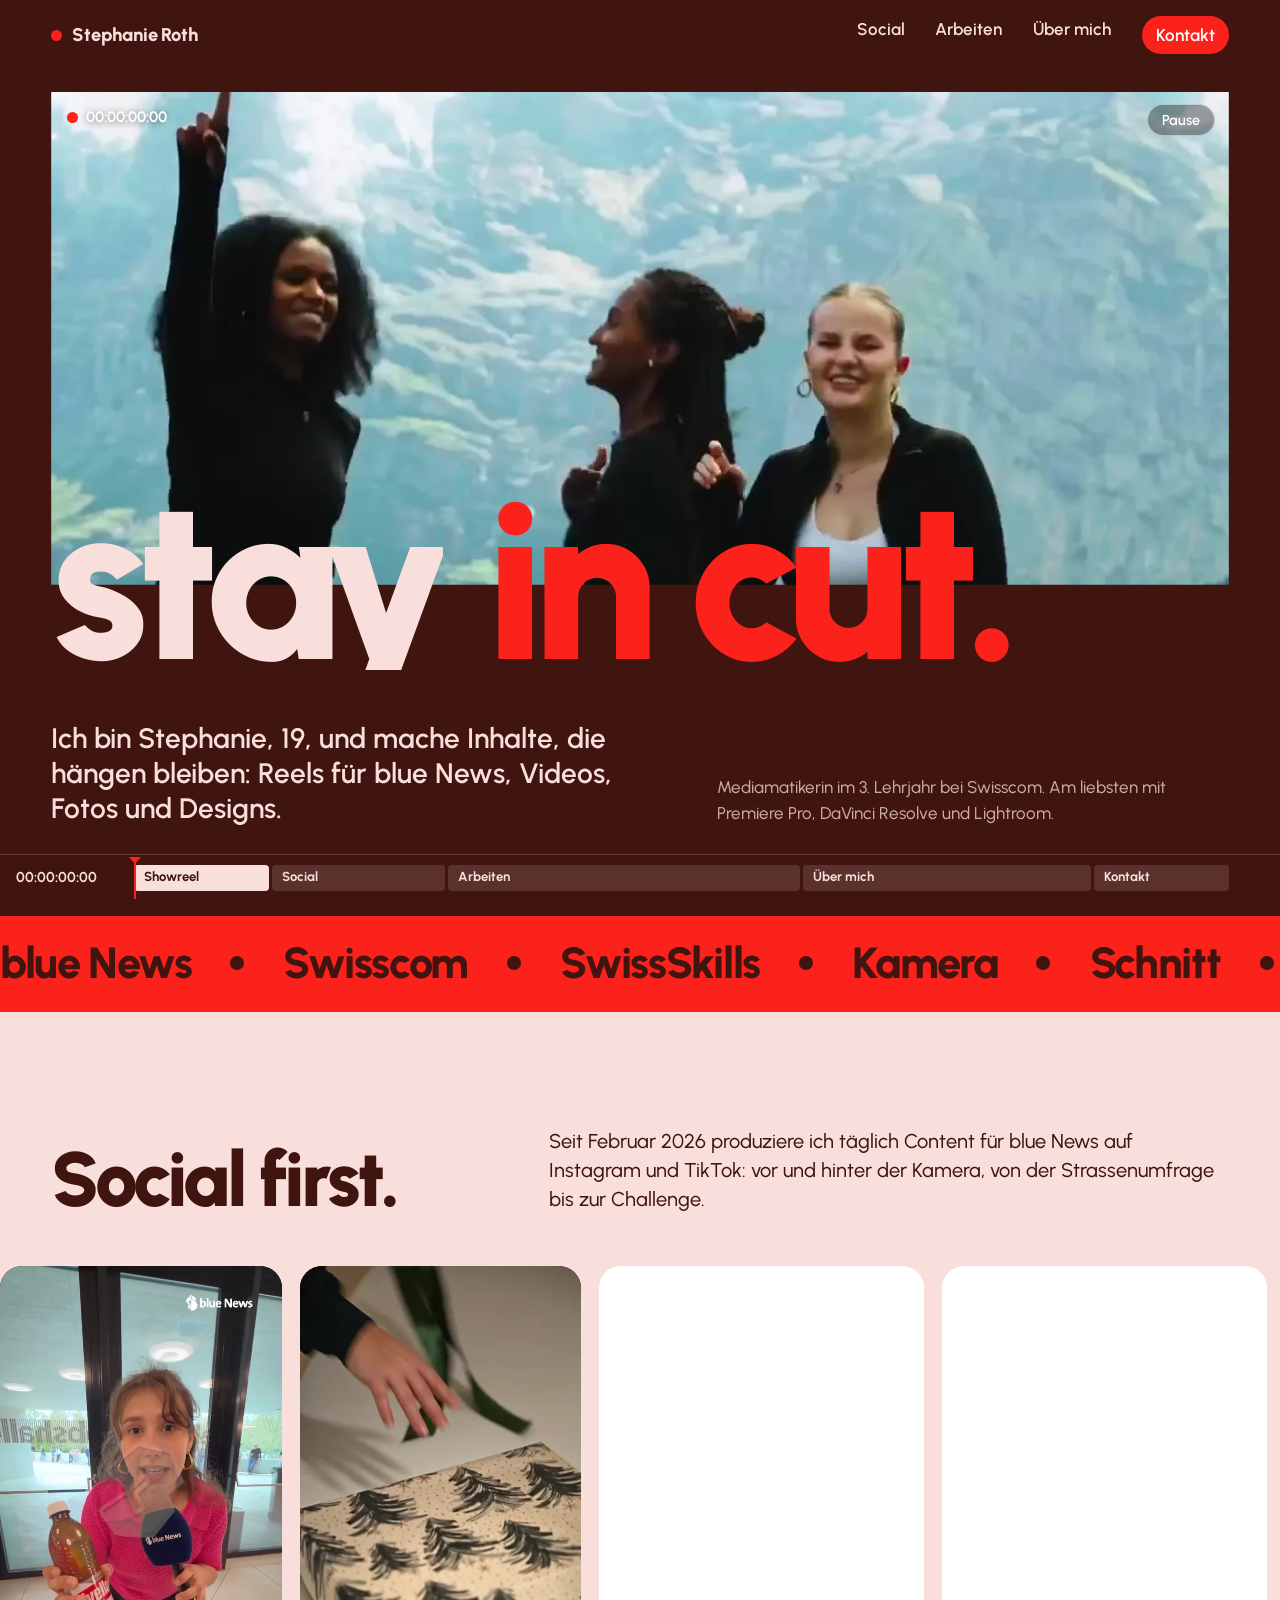
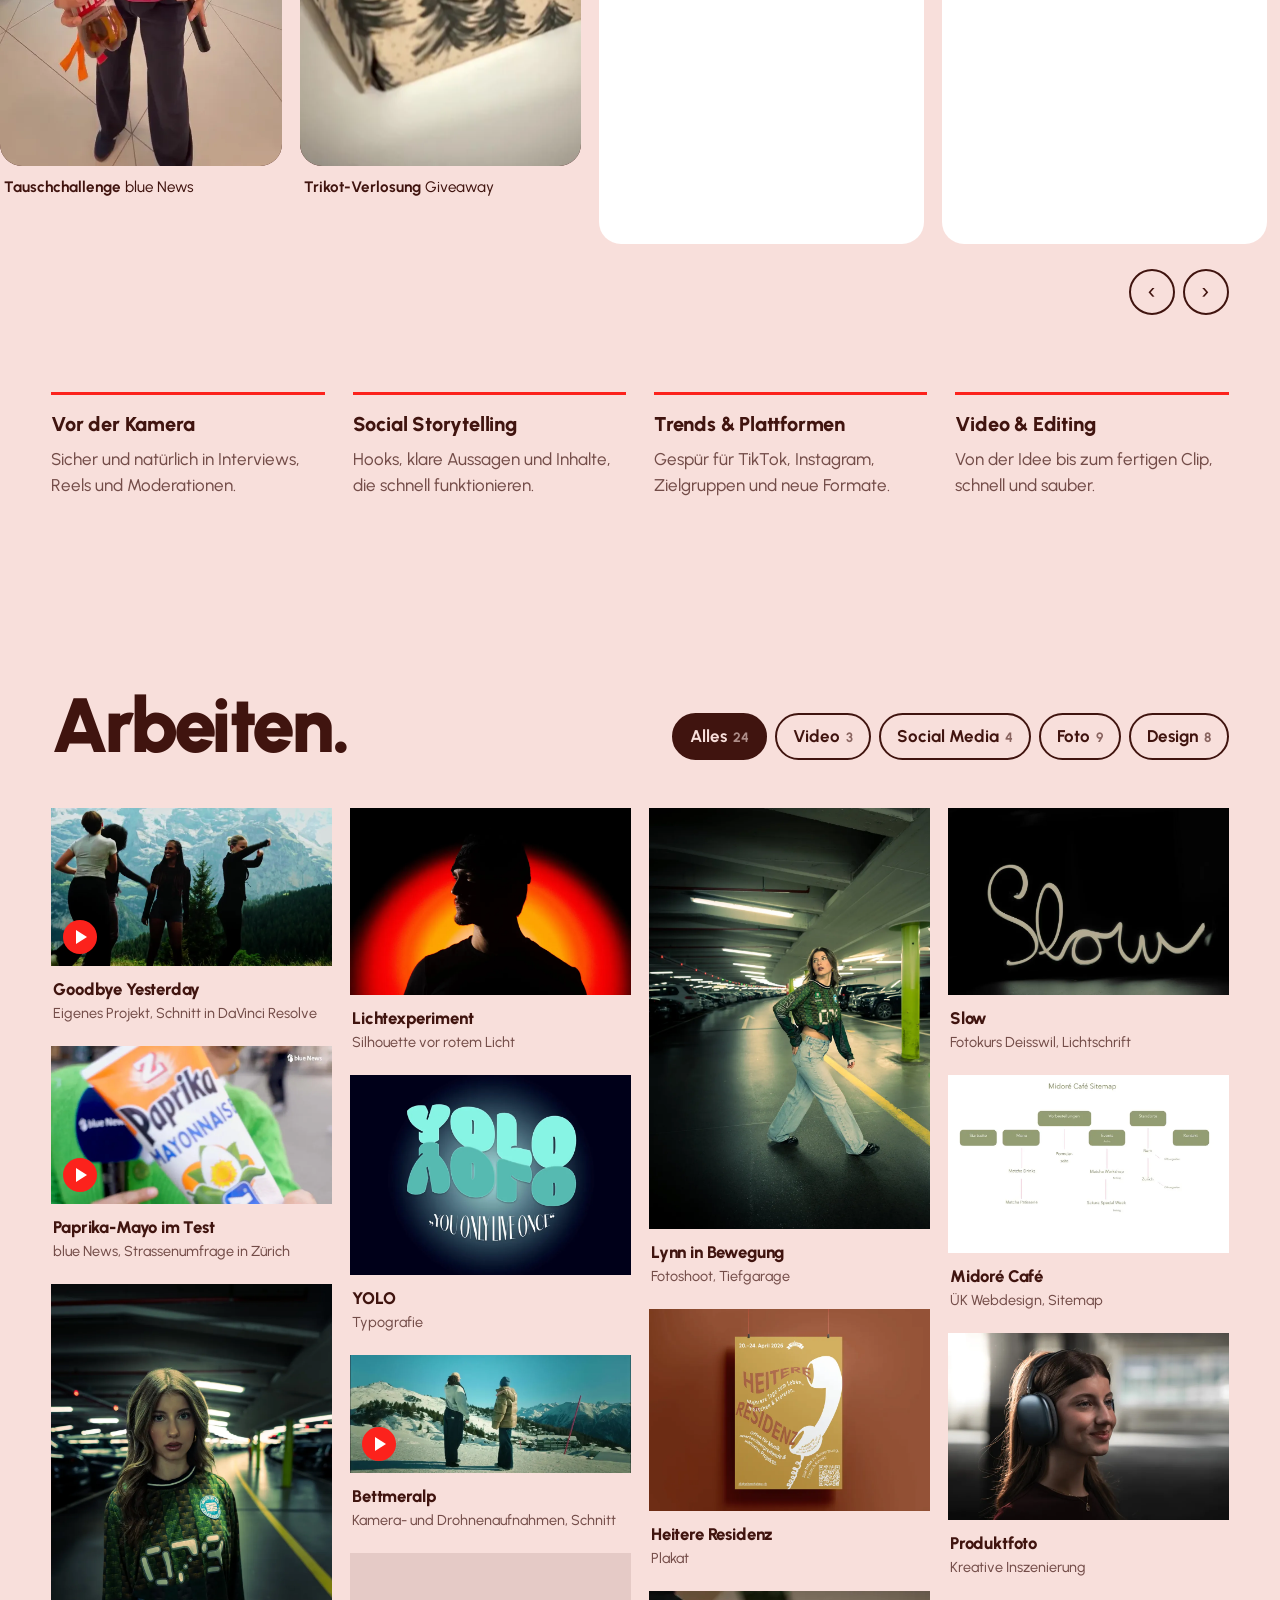
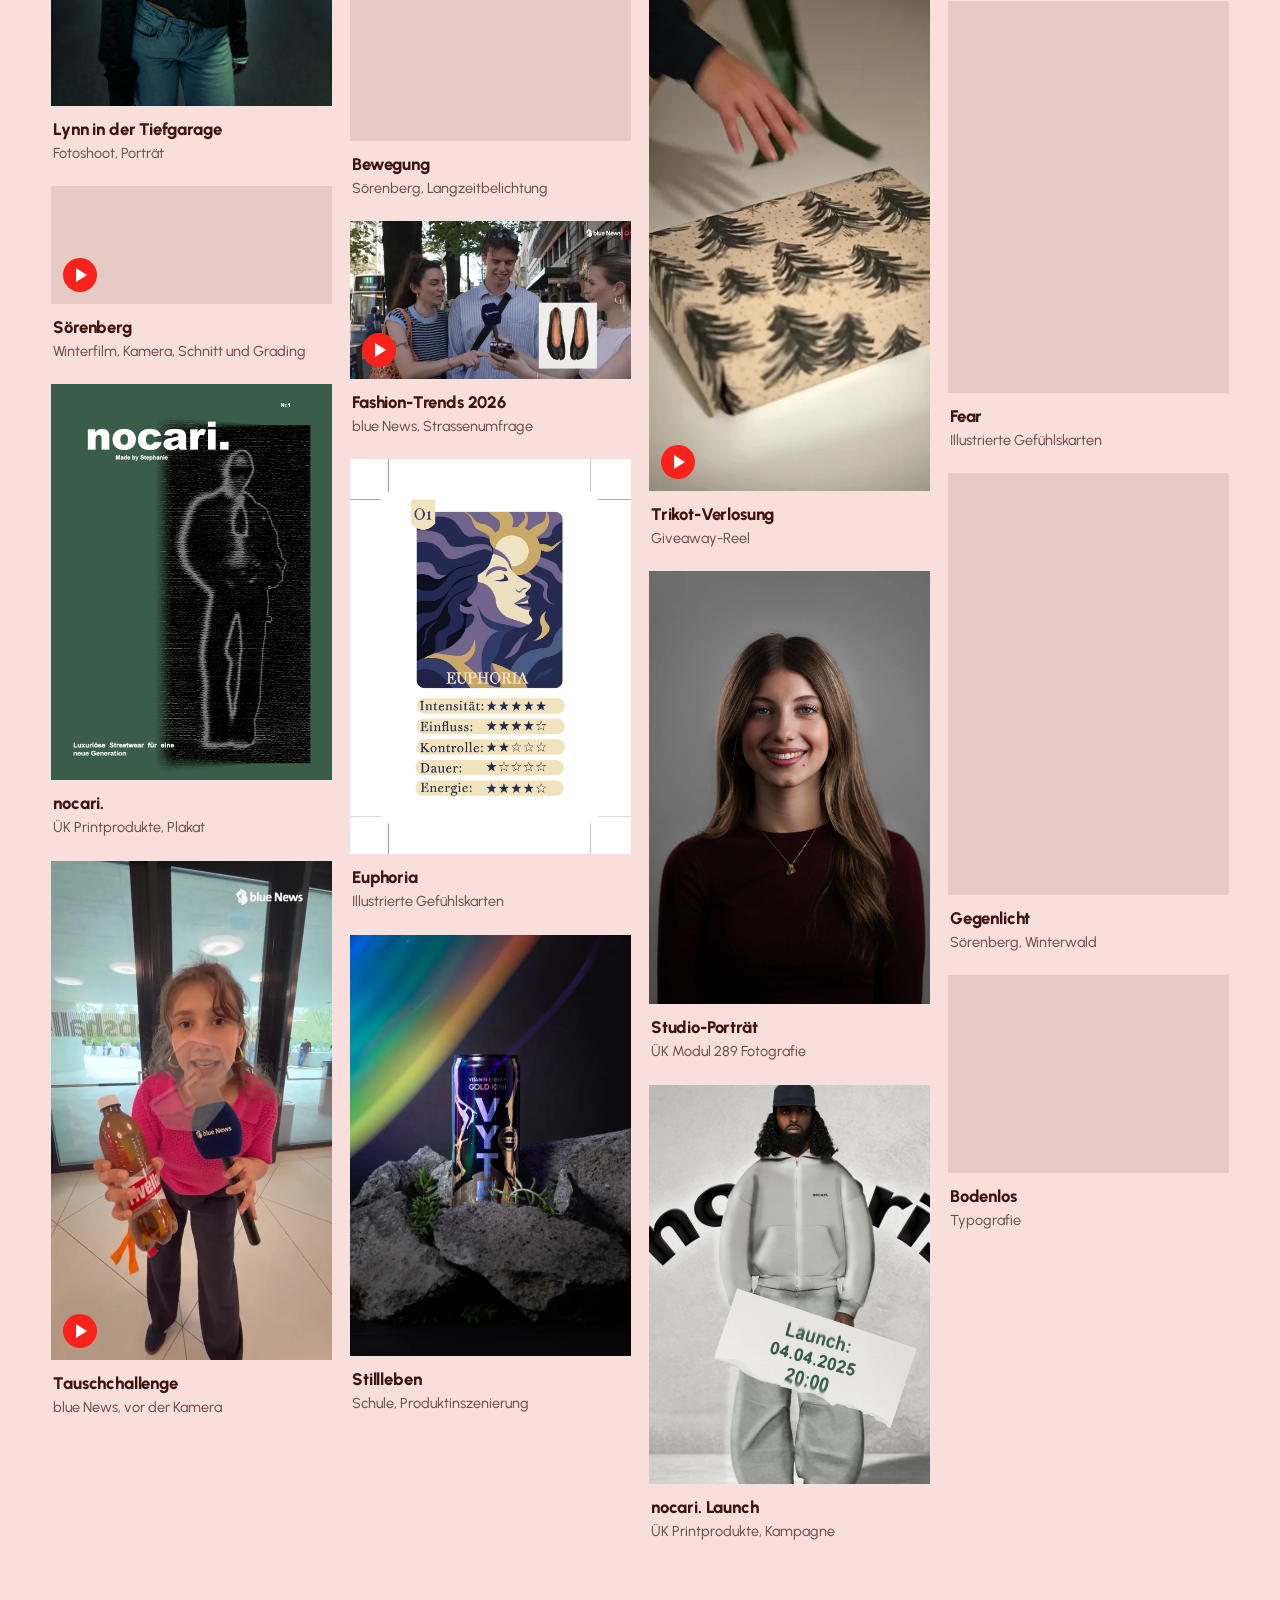
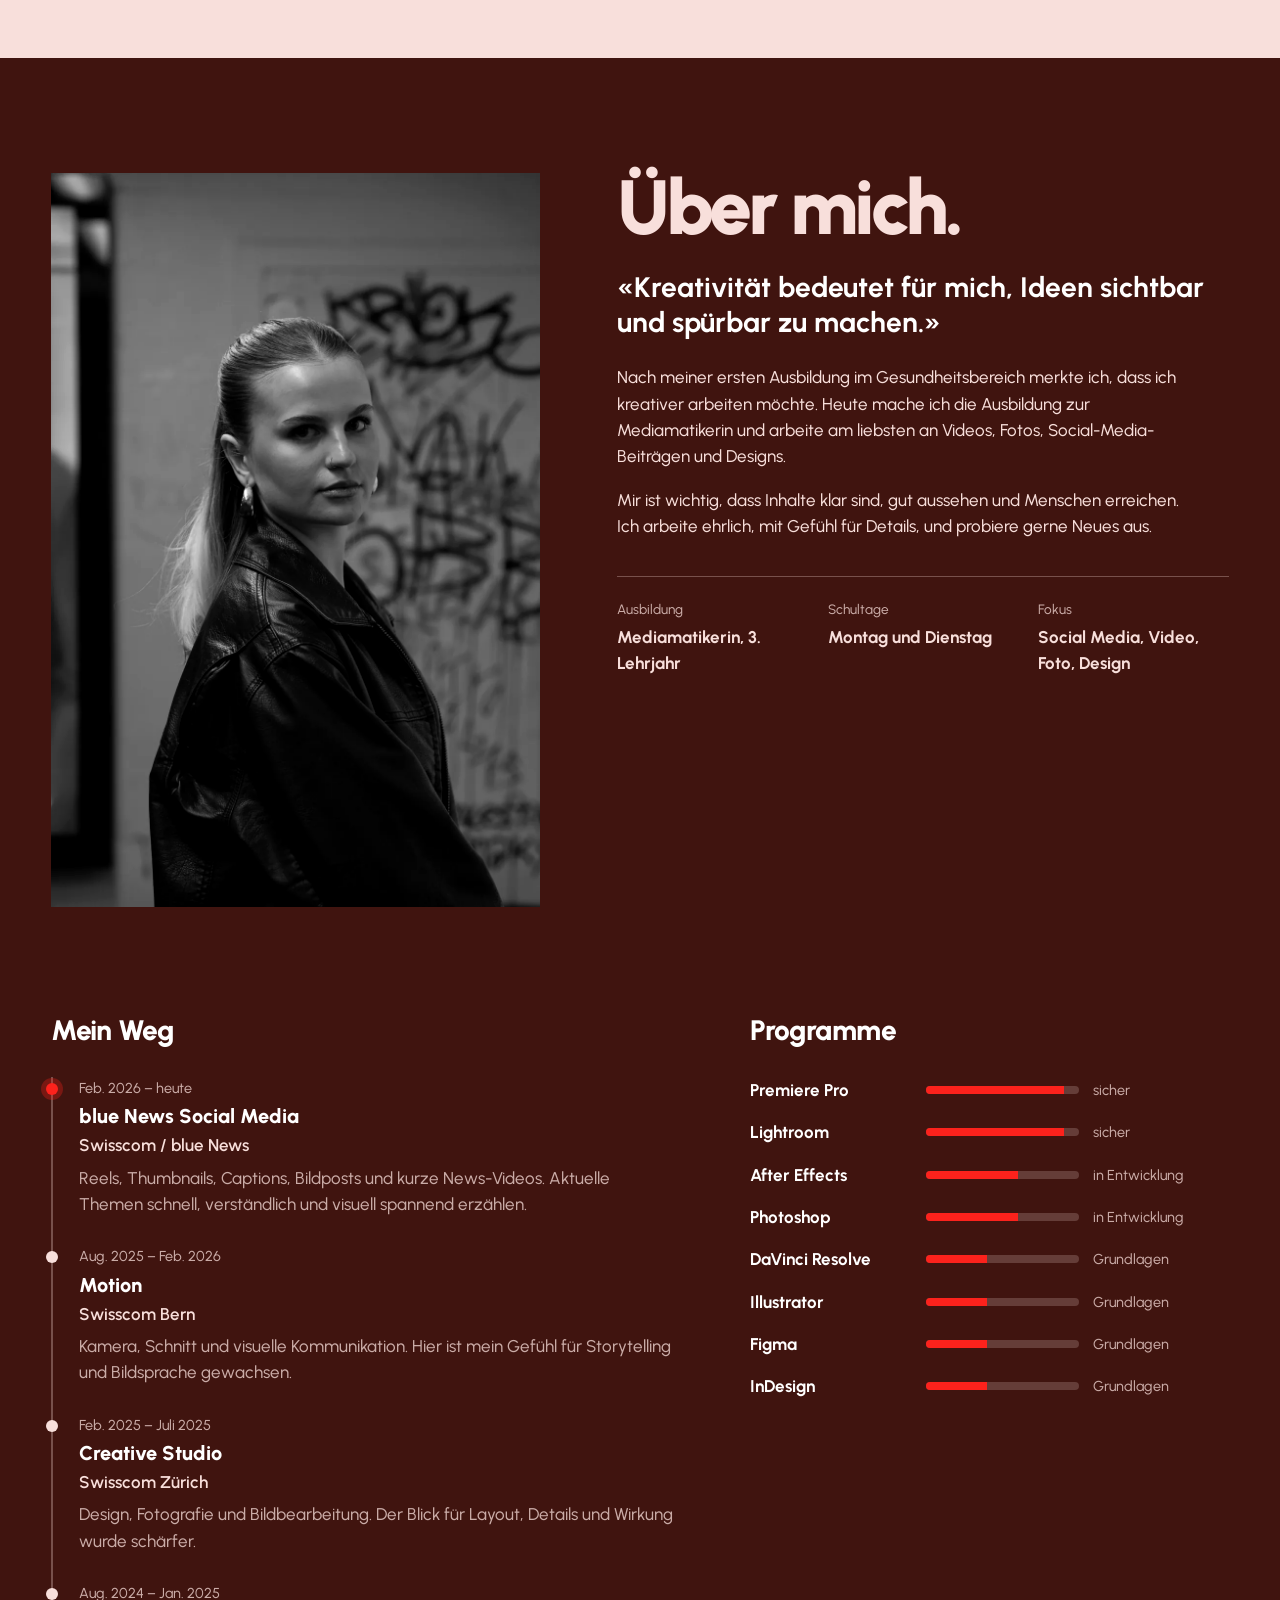
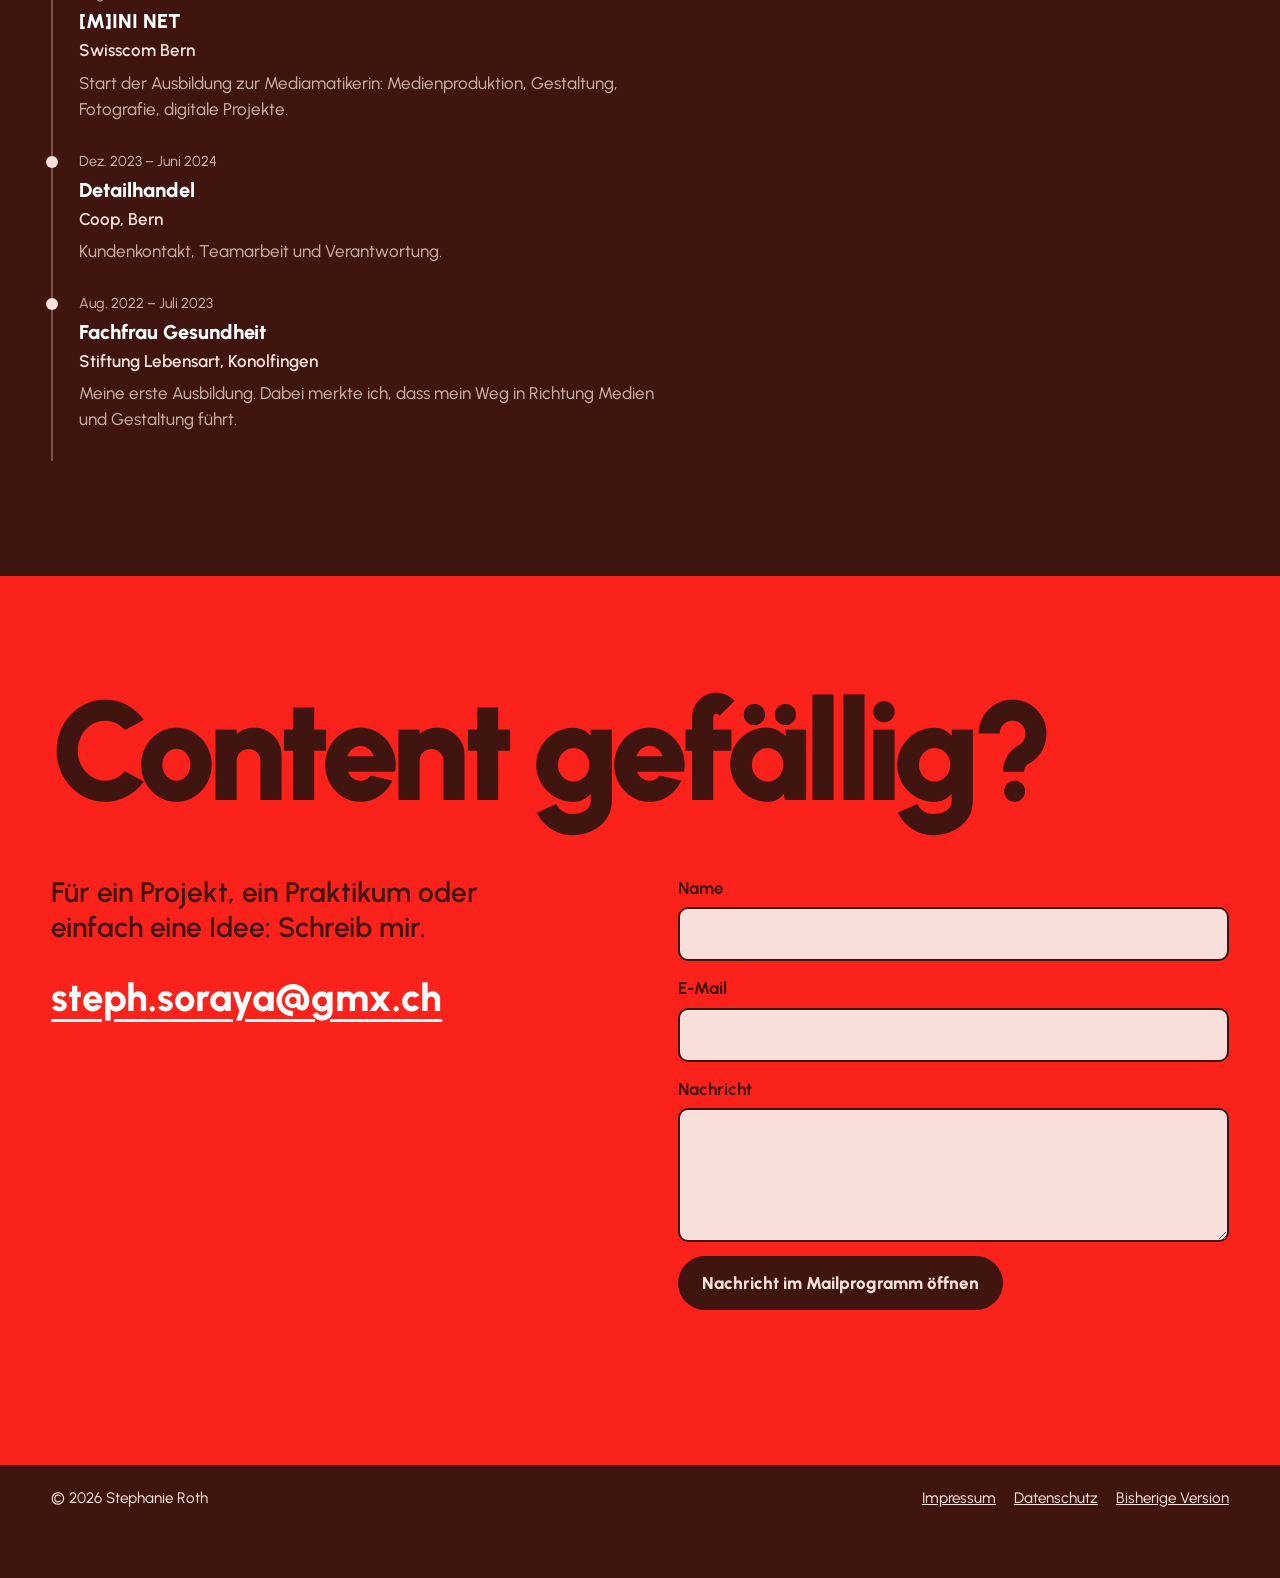
==== neu/index.html @ 3352e047 "Neue Version als Vorschau unter /neu/ Co-Authored-By: Claude Opus 5.5 <noreply@anthropic.com> Claude" ====
<!DOCTYPE html>
<html lang="de-CH">
<head>
<meta charset="utf-8">
<meta name="viewport" content="width=device-width, initial-scale=1">
<title>Stephanie Roth – Social Media, Video, Foto & Design</title>
<meta name="description" content="Stephanie Roth, Mediamatikerin in Ausbildung bei Swisscom und blue News: Social Media, Video, Fotografie und Design.">
<meta name="theme-color" content="#40140f">
<link rel="icon" href="../assets/img/favicon.svg" type="image/svg+xml">
<link rel="preload" href="../assets/fonts/Urbanist-var.woff" as="font" type="font/woff" crossorigin>
<link rel="stylesheet" href="neu.css">
</head>
<body>
<a class="skip" href="#arbeiten">Direkt zu den Arbeiten</a>

<header class="top">
  <a class="brand" href="#reel" aria-label="Stephanie Roth, zum Anfang"><span class="rec" aria-hidden="true"></span>Stephanie Roth</a>
  <nav class="top-nav" aria-label="Hauptnavigation">
    <a href="#social">Social</a><a href="#arbeiten">Arbeiten</a><a href="#ueber-mich">Über mich</a><a class="top-cta" href="#kontakt">Kontakt</a>
  </nav>
</header>

<main>
<section id="reel" class="hero" aria-label="Showreel">
  <div class="hero-frame">
    <video class="hero-video" autoplay muted loop playsinline poster="../assets/img/showreel-poster.webp" aria-label="Showreel mit Ausschnitten aus Stephanies Videos">
      <source src="../assets/video/showreel.mp4" type="video/mp4">
    </video>
    <span class="hero-tc" aria-hidden="true"><span class="rec"></span><span id="hero-tc">00:00:00:00</span></span>
    <button class="hero-pause" type="button" aria-pressed="false">Pause</button>
  </div>
  <h1 class="hero-title"><span class="ht-line">stay</span> <span class="ht-line">in cut.</span></h1>
  <div class="hero-intro">
    <p class="hero-lead">Ich bin Stephanie, 19, und mache Inhalte, die hängen bleiben: Reels für blue News, Videos, Fotos und Designs.</p>
    <p class="hero-sub">Mediamatikerin im 3. Lehrjahr bei Swisscom. Am liebsten mit Premiere Pro, DaVinci Resolve und Lightroom.</p>
  </div>
</section>

<div class="ticker" aria-hidden="true"><div class="ticker-track">
  <span>blue News</span><span>Swisscom</span><span>SwissSkills</span><span>Kamera</span><span>Schnitt</span><span>Reels</span><span>Video</span><span>Fotografie</span><span>Design</span>
  <span>blue News</span><span>Swisscom</span><span>SwissSkills</span><span>Kamera</span><span>Schnitt</span><span>Reels</span><span>Video</span><span>Fotografie</span><span>Design</span>
</div></div>

<section id="social" class="social" aria-labelledby="social-h">
  <div class="sec-head">
    <h2 id="social-h" class="sec-title">Social first.</h2>
    <p class="sec-lead">Seit Februar 2026 produziere ich täglich Content für blue News auf Instagram und TikTok: vor und hinter der Kamera, von der Strassenumfrage bis zur Challenge.</p>
  </div>
  <div class="reels-wrap">
    <ul class="reels" tabindex="0" aria-label="Reels, seitlich scrollbar"><li class="reel"><button class="reel-open" type="button" data-kind="video" data-src="../assets/video/tauschchallenge.mp4" data-poster="../assets/img/video-tauschchallenge-poster.webp" data-title="Tauschchallenge" data-ctx="blue News" aria-label="Tauschchallenge abspielen"><img src="../assets/img/video-tauschchallenge-poster-1000.webp" width="1000" height="1778" alt="Tauschchallenge: blue News" loading="lazy"><video muted loop playsinline preload="none" data-src="../assets/video/tauschchallenge.mp4" aria-hidden="true"></video></button><p class="reel-cap"><strong>Tauschchallenge</strong> blue News</p></li><li class="reel"><button class="reel-open" type="button" data-kind="video" data-src="../assets/video/trikot-verlosung.mp4" data-poster="../assets/img/video-trikot-verlosung-poster.webp" data-title="Trikot-Verlosung" data-ctx="Giveaway" aria-label="Trikot-Verlosung abspielen"><img src="../assets/img/video-trikot-verlosung-poster-1000.webp" width="1000" height="1778" alt="Trikot-Verlosung: Giveaway" loading="lazy"><video muted loop playsinline preload="none" data-src="../assets/video/trikot-verlosung.mp4" aria-hidden="true"></video></button><p class="reel-cap"><strong>Trikot-Verlosung</strong> Giveaway</p></li><li class="reel reel--tt"><iframe src="https://www.tiktok.com/embed/v2/7646430064350907670" title="TikTok-Video von blue News" loading="lazy" allow="encrypted-media; fullscreen" allowfullscreen></iframe></li><li class="reel reel--tt"><iframe src="https://www.tiktok.com/embed/v2/7629666635774807318" title="TikTok-Video von blue News" loading="lazy" allow="encrypted-media; fullscreen" allowfullscreen></iframe></li><li class="reel reel--tt"><iframe src="https://www.tiktok.com/embed/v2/7621860293647420694" title="TikTok-Video von blue News" loading="lazy" allow="encrypted-media; fullscreen" allowfullscreen></iframe></li><li class="reel reel--tt"><iframe src="https://www.tiktok.com/embed/v2/7602118811889749270" title="TikTok-Video von blue News" loading="lazy" allow="encrypted-media; fullscreen" allowfullscreen></iframe></li><li class="reel reel--tt"><iframe src="https://www.tiktok.com/embed/v2/7623432811201973507" title="TikTok-Video von blue News" loading="lazy" allow="encrypted-media; fullscreen" allowfullscreen></iframe></li><li class="reel reel--tt"><iframe src="https://www.tiktok.com/embed/v2/7626313377173769494" title="TikTok-Video von blue News" loading="lazy" allow="encrypted-media; fullscreen" allowfullscreen></iframe></li></ul>
    <div class="reels-nav"><button type="button" class="rn" data-dir="-1" aria-label="Zurück">‹</button><button type="button" class="rn" data-dir="1" aria-label="Weiter">›</button></div>
  </div>
  <ul class="strengths">
    <li><h3>Vor der Kamera</h3><p>Sicher und natürlich in Interviews, Reels und Moderationen.</p></li>
    <li><h3>Social Storytelling</h3><p>Hooks, klare Aussagen und Inhalte, die schnell funktionieren.</p></li>
    <li><h3>Trends & Plattformen</h3><p>Gespür für TikTok, Instagram, Zielgruppen und neue Formate.</p></li>
    <li><h3>Video & Editing</h3><p>Von der Idee bis zum fertigen Clip, schnell und sauber.</p></li>
  </ul>
</section>

<section id="arbeiten" class="work" aria-labelledby="work-h">
  <div class="sec-head">
    <h2 id="work-h" class="sec-title">Arbeiten.</h2>
    <div class="filters" role="group" aria-label="Arbeiten filtern"><button type="button" class="f-chip" data-filter="alle" aria-pressed="true">Alles<span class="f-n">24</span></button><button type="button" class="f-chip" data-filter="video" aria-pressed="false">Video<span class="f-n">3</span></button><button type="button" class="f-chip" data-filter="social" aria-pressed="false">Social Media<span class="f-n">4</span></button><button type="button" class="f-chip" data-filter="foto" aria-pressed="false">Foto<span class="f-n">9</span></button><button type="button" class="f-chip" data-filter="design" aria-pressed="false">Design<span class="f-n">8</span></button></div>
  </div>
  <ul class="w-grid">
<li class="w-item" data-cat="video" style="--ar:1920/1080"><button class="w-open" type="button" data-kind="video" data-src="../assets/video/goodbye-yesterday.mp4" data-poster="../assets/img/video-goodbye-yesterday-poster.webp" data-title="Goodbye Yesterday" data-ctx="Eigenes Projekt, Schnitt in DaVinci Resolve" aria-label="Goodbye Yesterday gross ansehen"><span class="w-media"><img src="../assets/img/video-goodbye-yesterday-poster-1000.webp" srcset="../assets/img/video-goodbye-yesterday-poster-1000.webp 1000w, ../assets/img/video-goodbye-yesterday-poster.webp 1920w" sizes="(max-width: 700px) 50vw, 25vw" width="1920" height="1080" alt="Goodbye Yesterday: Eigenes Projekt, Schnitt in DaVinci Resolve" loading="lazy" decoding="async"><video muted loop playsinline preload="none" data-src="../assets/video/goodbye-yesterday.mp4" aria-hidden="true"></video><span class="w-play" aria-hidden="true"></span></span><span class="w-cap"><span class="w-title">Goodbye Yesterday</span><span class="w-ctx">Eigenes Projekt, Schnitt in DaVinci Resolve</span></span></button></li>
<li class="w-item" data-cat="social" style="--ar:1920/1080"><button class="w-open" type="button" data-kind="video" data-src="../assets/video/bluenews-1.mp4" data-poster="../assets/img/video-bluenews-1-thumb.webp" data-title="Paprika-Mayo im Test" data-ctx="blue News, Strassenumfrage in Zürich" aria-label="Paprika-Mayo im Test gross ansehen"><span class="w-media"><img src="../assets/img/video-bluenews-1-thumb-1000.webp" srcset="../assets/img/video-bluenews-1-thumb-1000.webp 1000w, ../assets/img/video-bluenews-1-thumb.webp 1920w" sizes="(max-width: 700px) 50vw, 25vw" width="1920" height="1080" alt="Paprika-Mayo im Test: blue News, Strassenumfrage in Zürich" loading="lazy" decoding="async"><video muted loop playsinline preload="none" data-src="../assets/video/bluenews-1.mp4" aria-hidden="true"></video><span class="w-play" aria-hidden="true"></span></span><span class="w-cap"><span class="w-title">Paprika-Mayo im Test</span><span class="w-ctx">blue News, Strassenumfrage in Zürich</span></span></button></li>
<li class="w-item" data-cat="foto" style="--ar:2000/3000"><button class="w-open" type="button" data-kind="img" data-src="../assets/img/photoshoot-16-12-24.webp" data-title="Lynn in der Tiefgarage" data-ctx="Fotoshoot, Porträt" aria-label="Lynn in der Tiefgarage gross ansehen"><span class="w-media"><img src="../assets/img/photoshoot-16-12-24-1000.webp" srcset="../assets/img/photoshoot-16-12-24-1000.webp 1000w, ../assets/img/photoshoot-16-12-24.webp 2000w" sizes="(max-width: 700px) 50vw, 25vw" width="2000" height="3000" alt="Lynn in der Tiefgarage: Fotoshoot, Porträt" loading="lazy" decoding="async"></span><span class="w-cap"><span class="w-title">Lynn in der Tiefgarage</span><span class="w-ctx">Fotoshoot, Porträt</span></span></button></li>
<li class="w-item" data-cat="video" style="--ar:2000/837"><button class="w-open" type="button" data-kind="video" data-src="../assets/video/soerenberg.mp4" data-poster="../assets/img/video-soerenberg-thumb.webp" data-title="Sörenberg" data-ctx="Winterfilm, Kamera, Schnitt und Grading" aria-label="Sörenberg gross ansehen"><span class="w-media"><img src="../assets/img/video-soerenberg-thumb-1000.webp" srcset="../assets/img/video-soerenberg-thumb-1000.webp 1000w, ../assets/img/video-soerenberg-thumb.webp 2000w" sizes="(max-width: 700px) 50vw, 25vw" width="2000" height="837" alt="Sörenberg: Winterfilm, Kamera, Schnitt und Grading" loading="lazy" decoding="async"><video muted loop playsinline preload="none" data-src="../assets/video/soerenberg.mp4" aria-hidden="true"></video><span class="w-play" aria-hidden="true"></span></span><span class="w-cap"><span class="w-title">Sörenberg</span><span class="w-ctx">Winterfilm, Kamera, Schnitt und Grading</span></span></button></li>
<li class="w-item" data-cat="design" style="--ar:1242/1752"><button class="w-open" type="button" data-kind="img" data-src="../assets/img/screen-2026-06-19-09-17-55.webp" data-title="nocari." data-ctx="ÜK Printprodukte, Plakat" aria-label="nocari. gross ansehen"><span class="w-media"><img src="../assets/img/screen-2026-06-19-09-17-55-1000.webp" srcset="../assets/img/screen-2026-06-19-09-17-55-1000.webp 1000w, ../assets/img/screen-2026-06-19-09-17-55.webp 1242w" sizes="(max-width: 700px) 50vw, 25vw" width="1242" height="1752" alt="nocari.: ÜK Printprodukte, Plakat" loading="lazy" decoding="async"></span><span class="w-cap"><span class="w-title">nocari.</span><span class="w-ctx">ÜK Printprodukte, Plakat</span></span></button></li>
<li class="w-item" data-cat="social" style="--ar:1080/1920"><button class="w-open" type="button" data-kind="video" data-src="../assets/video/tauschchallenge.mp4" data-poster="../assets/img/video-tauschchallenge-poster.webp" data-title="Tauschchallenge" data-ctx="blue News, vor der Kamera" aria-label="Tauschchallenge gross ansehen"><span class="w-media"><img src="../assets/img/video-tauschchallenge-poster-1000.webp" srcset="../assets/img/video-tauschchallenge-poster-1000.webp 1000w, ../assets/img/video-tauschchallenge-poster.webp 1080w" sizes="(max-width: 700px) 50vw, 25vw" width="1080" height="1920" alt="Tauschchallenge: blue News, vor der Kamera" loading="lazy" decoding="async"><video muted loop playsinline preload="none" data-src="../assets/video/tauschchallenge.mp4" aria-hidden="true"></video><span class="w-play" aria-hidden="true"></span></span><span class="w-cap"><span class="w-title">Tauschchallenge</span><span class="w-ctx">blue News, vor der Kamera</span></span></button></li>
<li class="w-item" data-cat="foto" style="--ar:2000/1334"><button class="w-open" type="button" data-kind="img" data-src="../assets/img/jan-1.webp" data-title="Lichtexperiment" data-ctx="Silhouette vor rotem Licht" aria-label="Lichtexperiment gross ansehen"><span class="w-media"><img src="../assets/img/jan-1-1000.webp" srcset="../assets/img/jan-1-1000.webp 1000w, ../assets/img/jan-1.webp 2000w" sizes="(max-width: 700px) 50vw, 25vw" width="2000" height="1334" alt="Lichtexperiment: Silhouette vor rotem Licht" loading="lazy" decoding="async"></span><span class="w-cap"><span class="w-title">Lichtexperiment</span><span class="w-ctx">Silhouette vor rotem Licht</span></span></button></li>
<li class="w-item" data-cat="design" style="--ar:2000/1420"><button class="w-open" type="button" data-kind="img" data-src="../assets/img/screen-2026-06-19-09-12-13.webp" data-title="YOLO" data-ctx="Typografie" aria-label="YOLO gross ansehen"><span class="w-media"><img src="../assets/img/screen-2026-06-19-09-12-13-1000.webp" srcset="../assets/img/screen-2026-06-19-09-12-13-1000.webp 1000w, ../assets/img/screen-2026-06-19-09-12-13.webp 2000w" sizes="(max-width: 700px) 50vw, 25vw" width="2000" height="1420" alt="YOLO: Typografie" loading="lazy" decoding="async"></span><span class="w-cap"><span class="w-title">YOLO</span><span class="w-ctx">Typografie</span></span></button></li>
<li class="w-item" data-cat="video" style="--ar:2000/838"><button class="w-open" type="button" data-kind="video" data-src="../assets/video/bettmeralp.mp4" data-poster="../assets/img/video-bettmeralp-thumb.webp" data-title="Bettmeralp" data-ctx="Kamera- und Drohnenaufnahmen, Schnitt" aria-label="Bettmeralp gross ansehen"><span class="w-media"><img src="../assets/img/video-bettmeralp-thumb-1000.webp" srcset="../assets/img/video-bettmeralp-thumb-1000.webp 1000w, ../assets/img/video-bettmeralp-thumb.webp 2000w" sizes="(max-width: 700px) 50vw, 25vw" width="2000" height="838" alt="Bettmeralp: Kamera- und Drohnenaufnahmen, Schnitt" loading="lazy" decoding="async"><video muted loop playsinline preload="none" data-src="../assets/video/bettmeralp.mp4" aria-hidden="true"></video><span class="w-play" aria-hidden="true"></span></span><span class="w-cap"><span class="w-title">Bettmeralp</span><span class="w-ctx">Kamera- und Drohnenaufnahmen, Schnitt</span></span></button></li>
<li class="w-item" data-cat="foto" style="--ar:2000/1334"><button class="w-open" type="button" data-kind="img" data-src="../assets/img/photoshoot-07-02-10.webp" data-title="Bewegung" data-ctx="Sörenberg, Langzeitbelichtung" aria-label="Bewegung gross ansehen"><span class="w-media"><img src="../assets/img/photoshoot-07-02-10-1000.webp" srcset="../assets/img/photoshoot-07-02-10-1000.webp 1000w, ../assets/img/photoshoot-07-02-10.webp 2000w" sizes="(max-width: 700px) 50vw, 25vw" width="2000" height="1334" alt="Bewegung: Sörenberg, Langzeitbelichtung" loading="lazy" decoding="async"></span><span class="w-cap"><span class="w-title">Bewegung</span><span class="w-ctx">Sörenberg, Langzeitbelichtung</span></span></button></li>
<li class="w-item" data-cat="social" style="--ar:1920/1080"><button class="w-open" type="button" data-kind="video" data-src="../assets/video/bluenews-2.mp4" data-poster="../assets/img/video-bluenews-2-thumb.webp" data-title="Fashion-Trends 2026" data-ctx="blue News, Strassenumfrage" aria-label="Fashion-Trends 2026 gross ansehen"><span class="w-media"><img src="../assets/img/video-bluenews-2-thumb-1000.webp" srcset="../assets/img/video-bluenews-2-thumb-1000.webp 1000w, ../assets/img/video-bluenews-2-thumb.webp 1920w" sizes="(max-width: 700px) 50vw, 25vw" width="1920" height="1080" alt="Fashion-Trends 2026: blue News, Strassenumfrage" loading="lazy" decoding="async"><video muted loop playsinline preload="none" data-src="../assets/video/bluenews-2.mp4" aria-hidden="true"></video><span class="w-play" aria-hidden="true"></span></span><span class="w-cap"><span class="w-title">Fashion-Trends 2026</span><span class="w-ctx">blue News, Strassenumfrage</span></span></button></li>
<li class="w-item" data-cat="design" style="--ar:1258/1768"><button class="w-open" type="button" data-kind="img" data-src="../assets/img/screen-2026-06-19-09-14-17.webp" data-title="Euphoria" data-ctx="Illustrierte Gefühlskarten" aria-label="Euphoria gross ansehen"><span class="w-media"><img src="../assets/img/screen-2026-06-19-09-14-17-1000.webp" srcset="../assets/img/screen-2026-06-19-09-14-17-1000.webp 1000w, ../assets/img/screen-2026-06-19-09-14-17.webp 1258w" sizes="(max-width: 700px) 50vw, 25vw" width="1258" height="1768" alt="Euphoria: Illustrierte Gefühlskarten" loading="lazy" decoding="async"></span><span class="w-cap"><span class="w-title">Euphoria</span><span class="w-ctx">Illustrierte Gefühlskarten</span></span></button></li>
<li class="w-item" data-cat="foto" style="--ar:1333/2000"><button class="w-open" type="button" data-kind="img" data-src="../assets/img/stillleben-vyte.webp" data-title="Stillleben" data-ctx="Schule, Produktinszenierung" aria-label="Stillleben gross ansehen"><span class="w-media"><img src="../assets/img/stillleben-vyte-1000.webp" srcset="../assets/img/stillleben-vyte-1000.webp 1000w, ../assets/img/stillleben-vyte.webp 1333w" sizes="(max-width: 700px) 50vw, 25vw" width="1333" height="2000" alt="Stillleben: Schule, Produktinszenierung" loading="lazy" decoding="async"></span><span class="w-cap"><span class="w-title">Stillleben</span><span class="w-ctx">Schule, Produktinszenierung</span></span></button></li>
<li class="w-item" data-cat="foto" style="--ar:2000/3000"><button class="w-open" type="button" data-kind="img" data-src="../assets/img/photoshoot-16-12-26.webp" data-title="Lynn in Bewegung" data-ctx="Fotoshoot, Tiefgarage" aria-label="Lynn in Bewegung gross ansehen"><span class="w-media"><img src="../assets/img/photoshoot-16-12-26-1000.webp" srcset="../assets/img/photoshoot-16-12-26-1000.webp 1000w, ../assets/img/photoshoot-16-12-26.webp 2000w" sizes="(max-width: 700px) 50vw, 25vw" width="2000" height="3000" alt="Lynn in Bewegung: Fotoshoot, Tiefgarage" loading="lazy" decoding="async"></span><span class="w-cap"><span class="w-title">Lynn in Bewegung</span><span class="w-ctx">Fotoshoot, Tiefgarage</span></span></button></li>
<li class="w-item" data-cat="design" style="--ar:2000/1434"><button class="w-open" type="button" data-kind="img" data-src="../assets/img/screen-2026-06-19-09-13-52.webp" data-title="Heitere Residenz" data-ctx="Plakat" aria-label="Heitere Residenz gross ansehen"><span class="w-media"><img src="../assets/img/screen-2026-06-19-09-13-52-1000.webp" srcset="../assets/img/screen-2026-06-19-09-13-52-1000.webp 1000w, ../assets/img/screen-2026-06-19-09-13-52.webp 2000w" sizes="(max-width: 700px) 50vw, 25vw" width="2000" height="1434" alt="Heitere Residenz: Plakat" loading="lazy" decoding="async"></span><span class="w-cap"><span class="w-title">Heitere Residenz</span><span class="w-ctx">Plakat</span></span></button></li>
<li class="w-item" data-cat="social" style="--ar:1080/1920"><button class="w-open" type="button" data-kind="video" data-src="../assets/video/trikot-verlosung.mp4" data-poster="../assets/img/video-trikot-verlosung-poster.webp" data-title="Trikot-Verlosung" data-ctx="Giveaway-Reel" aria-label="Trikot-Verlosung gross ansehen"><span class="w-media"><img src="../assets/img/video-trikot-verlosung-poster-1000.webp" srcset="../assets/img/video-trikot-verlosung-poster-1000.webp 1000w, ../assets/img/video-trikot-verlosung-poster.webp 1080w" sizes="(max-width: 700px) 50vw, 25vw" width="1080" height="1920" alt="Trikot-Verlosung: Giveaway-Reel" loading="lazy" decoding="async"><video muted loop playsinline preload="none" data-src="../assets/video/trikot-verlosung.mp4" aria-hidden="true"></video><span class="w-play" aria-hidden="true"></span></span><span class="w-cap"><span class="w-title">Trikot-Verlosung</span><span class="w-ctx">Giveaway-Reel</span></span></button></li>
<li class="w-item" data-cat="foto" style="--ar:2000/3086"><button class="w-open" type="button" data-kind="img" data-src="../assets/img/dsc05055.webp" data-title="Studio-Porträt" data-ctx="ÜK Modul 289 Fotografie" aria-label="Studio-Porträt gross ansehen"><span class="w-media"><img src="../assets/img/dsc05055-1000.webp" srcset="../assets/img/dsc05055-1000.webp 1000w, ../assets/img/dsc05055.webp 2000w" sizes="(max-width: 700px) 50vw, 25vw" width="2000" height="3086" alt="Studio-Porträt: ÜK Modul 289 Fotografie" loading="lazy" decoding="async"></span><span class="w-cap"><span class="w-title">Studio-Porträt</span><span class="w-ctx">ÜK Modul 289 Fotografie</span></span></button></li>
<li class="w-item" data-cat="design" style="--ar:1246/1772"><button class="w-open" type="button" data-kind="img" data-src="../assets/img/screen-2026-06-19-09-18-38.webp" data-title="nocari. Launch" data-ctx="ÜK Printprodukte, Kampagne" aria-label="nocari. Launch gross ansehen"><span class="w-media"><img src="../assets/img/screen-2026-06-19-09-18-38-1000.webp" srcset="../assets/img/screen-2026-06-19-09-18-38-1000.webp 1000w, ../assets/img/screen-2026-06-19-09-18-38.webp 1246w" sizes="(max-width: 700px) 50vw, 25vw" width="1246" height="1772" alt="nocari. Launch: ÜK Printprodukte, Kampagne" loading="lazy" decoding="async"></span><span class="w-cap"><span class="w-title">nocari. Launch</span><span class="w-ctx">ÜK Printprodukte, Kampagne</span></span></button></li>
<li class="w-item" data-cat="foto" style="--ar:2000/1334"><button class="w-open" type="button" data-kind="img" data-src="../assets/img/photoshoot-07-02-22.webp" data-title="Slow" data-ctx="Fotokurs Deisswil, Lichtschrift" aria-label="Slow gross ansehen"><span class="w-media"><img src="../assets/img/photoshoot-07-02-22-1000.webp" srcset="../assets/img/photoshoot-07-02-22-1000.webp 1000w, ../assets/img/photoshoot-07-02-22.webp 2000w" sizes="(max-width: 700px) 50vw, 25vw" width="2000" height="1334" alt="Slow: Fotokurs Deisswil, Lichtschrift" loading="lazy" decoding="async"></span><span class="w-cap"><span class="w-title">Slow</span><span class="w-ctx">Fotokurs Deisswil, Lichtschrift</span></span></button></li>
<li class="w-item" data-cat="design" style="--ar:1996/1259"><button class="w-open" type="button" data-kind="img" data-src="../assets/img/midore-sitemap.webp" data-title="Midoré Café" data-ctx="ÜK Webdesign, Sitemap" aria-label="Midoré Café gross ansehen"><span class="w-media"><img src="../assets/img/midore-sitemap-1000.webp" srcset="../assets/img/midore-sitemap-1000.webp 1000w, ../assets/img/midore-sitemap.webp 1996w" sizes="(max-width: 700px) 50vw, 25vw" width="1996" height="1259" alt="Midoré Café: ÜK Webdesign, Sitemap" loading="lazy" decoding="async"></span><span class="w-cap"><span class="w-title">Midoré Café</span><span class="w-ctx">ÜK Webdesign, Sitemap</span></span></button></li>
<li class="w-item" data-cat="foto" style="--ar:2000/1334"><button class="w-open" type="button" data-kind="img" data-src="../assets/img/kreatives-produktfoto-stephanie.webp" data-title="Produktfoto" data-ctx="Kreative Inszenierung" aria-label="Produktfoto gross ansehen"><span class="w-media"><img src="../assets/img/kreatives-produktfoto-stephanie-1000.webp" srcset="../assets/img/kreatives-produktfoto-stephanie-1000.webp 1000w, ../assets/img/kreatives-produktfoto-stephanie.webp 2000w" sizes="(max-width: 700px) 50vw, 25vw" width="2000" height="1334" alt="Produktfoto: Kreative Inszenierung" loading="lazy" decoding="async"></span><span class="w-cap"><span class="w-title">Produktfoto</span><span class="w-ctx">Kreative Inszenierung</span></span></button></li>
<li class="w-item" data-cat="design" style="--ar:1266/1768"><button class="w-open" type="button" data-kind="img" data-src="../assets/img/screen-2026-06-19-09-14-29.webp" data-title="Fear" data-ctx="Illustrierte Gefühlskarten" aria-label="Fear gross ansehen"><span class="w-media"><img src="../assets/img/screen-2026-06-19-09-14-29-1000.webp" srcset="../assets/img/screen-2026-06-19-09-14-29-1000.webp 1000w, ../assets/img/screen-2026-06-19-09-14-29.webp 1266w" sizes="(max-width: 700px) 50vw, 25vw" width="1266" height="1768" alt="Fear: Illustrierte Gefühlskarten" loading="lazy" decoding="async"></span><span class="w-cap"><span class="w-title">Fear</span><span class="w-ctx">Illustrierte Gefühlskarten</span></span></button></li>
<li class="w-item" data-cat="foto" style="--ar:2000/3000"><button class="w-open" type="button" data-kind="img" data-src="../assets/img/photoshoot-07-02-42.webp" data-title="Gegenlicht" data-ctx="Sörenberg, Winterwald" aria-label="Gegenlicht gross ansehen"><span class="w-media"><img src="../assets/img/photoshoot-07-02-42-1000.webp" srcset="../assets/img/photoshoot-07-02-42-1000.webp 1000w, ../assets/img/photoshoot-07-02-42.webp 2000w" sizes="(max-width: 700px) 50vw, 25vw" width="2000" height="3000" alt="Gegenlicht: Sörenberg, Winterwald" loading="lazy" decoding="async"></span><span class="w-cap"><span class="w-title">Gegenlicht</span><span class="w-ctx">Sörenberg, Winterwald</span></span></button></li>
<li class="w-item" data-cat="design" style="--ar:2000/1408"><button class="w-open" type="button" data-kind="img" data-src="../assets/img/screen-2026-06-19-09-12-18.webp" data-title="Bodenlos" data-ctx="Typografie" aria-label="Bodenlos gross ansehen"><span class="w-media"><img src="../assets/img/screen-2026-06-19-09-12-18-1000.webp" srcset="../assets/img/screen-2026-06-19-09-12-18-1000.webp 1000w, ../assets/img/screen-2026-06-19-09-12-18.webp 2000w" sizes="(max-width: 700px) 50vw, 25vw" width="2000" height="1408" alt="Bodenlos: Typografie" loading="lazy" decoding="async"></span><span class="w-cap"><span class="w-title">Bodenlos</span><span class="w-ctx">Typografie</span></span></button></li>
  </ul>
</section>

<section id="ueber-mich" class="about" aria-labelledby="about-h">
  <div class="about-top">
    <figure class="about-pic"><img src="../assets/img/steph-1000.webp" srcset="../assets/img/steph-1000.webp 1000w, ../assets/img/steph.webp 2000w" sizes="(max-width: 800px) 90vw, 36vw" width="2000" height="3000" alt="Schwarzweiss-Porträt von Stephanie Roth" loading="lazy"></figure>
    <div class="about-text">
      <h2 id="about-h" class="sec-title">Über mich.</h2>
      <p class="about-quote">«Kreativität bedeutet für mich, Ideen sichtbar und spürbar zu machen.»</p>
      <p>Nach meiner ersten Ausbildung im Gesundheitsbereich merkte ich, dass ich kreativer arbeiten möchte. Heute mache ich die Ausbildung zur Mediamatikerin und arbeite am liebsten an Videos, Fotos, Social-Media-Beiträgen und Designs.</p>
      <p>Mir ist wichtig, dass Inhalte klar sind, gut aussehen und Menschen erreichen. Ich arbeite ehrlich, mit Gefühl für Details, und probiere gerne Neues aus.</p>
      <dl class="facts">
        <div><dt>Ausbildung</dt><dd>Mediamatikerin, 3. Lehrjahr</dd></div>
        <div><dt>Schultage</dt><dd>Montag und Dienstag</dd></div>
        <div><dt>Fokus</dt><dd>Social Media, Video, Foto, Design</dd></div>
      </dl>
    </div>
  </div>
  <div class="about-bottom">
    <div class="cv">
      <h3 class="sub-title">Mein Weg</h3>
      <ol class="cv-list"><li class="cv-item"><p class="cv-when">Feb. 2026 – heute</p><h3 class="cv-what">blue News Social Media</h3><p class="cv-where">Swisscom / blue News</p><p class="cv-text">Reels, Thumbnails, Captions, Bildposts und kurze News-Videos. Aktuelle Themen schnell, verständlich und visuell spannend erzählen.</p></li><li class="cv-item"><p class="cv-when">Aug. 2025 – Feb. 2026</p><h3 class="cv-what">Motion</h3><p class="cv-where">Swisscom Bern</p><p class="cv-text">Kamera, Schnitt und visuelle Kommunikation. Hier ist mein Gefühl für Storytelling und Bildsprache gewachsen.</p></li><li class="cv-item"><p class="cv-when">Feb. 2025 – Juli 2025</p><h3 class="cv-what">Creative Studio</h3><p class="cv-where">Swisscom Zürich</p><p class="cv-text">Design, Fotografie und Bildbearbeitung. Der Blick für Layout, Details und Wirkung wurde schärfer.</p></li><li class="cv-item"><p class="cv-when">Aug. 2024 – Jan. 2025</p><h3 class="cv-what">[M]INI NET</h3><p class="cv-where">Swisscom Bern</p><p class="cv-text">Start der Ausbildung zur Mediamatikerin: Medienproduktion, Gestaltung, Fotografie, digitale Projekte.</p></li><li class="cv-item"><p class="cv-when">Dez. 2023 – Juni 2024</p><h3 class="cv-what">Detailhandel</h3><p class="cv-where">Coop, Bern</p><p class="cv-text">Kundenkontakt, Teamarbeit und Verantwortung.</p></li><li class="cv-item"><p class="cv-when">Aug. 2022 – Juli 2023</p><h3 class="cv-what">Fachfrau Gesundheit</h3><p class="cv-where">Stiftung Lebensart, Konolfingen</p><p class="cv-text">Meine erste Ausbildung. Dabei merkte ich, dass mein Weg in Richtung Medien und Gestaltung führt.</p></li></ol>
    </div>
    <div class="skills">
      <h3 class="sub-title">Programme</h3>
      <ul class="sk-list"><li class="sk"><span class="sk-name">Premiere Pro</span><span class="sk-bar" style="--v:90%"><span></span></span><span class="sk-lvl">sicher</span></li><li class="sk"><span class="sk-name">Lightroom</span><span class="sk-bar" style="--v:90%"><span></span></span><span class="sk-lvl">sicher</span></li><li class="sk"><span class="sk-name">After Effects</span><span class="sk-bar" style="--v:60%"><span></span></span><span class="sk-lvl">in Entwicklung</span></li><li class="sk"><span class="sk-name">Photoshop</span><span class="sk-bar" style="--v:60%"><span></span></span><span class="sk-lvl">in Entwicklung</span></li><li class="sk"><span class="sk-name">DaVinci Resolve</span><span class="sk-bar" style="--v:40%"><span></span></span><span class="sk-lvl">Grundlagen</span></li><li class="sk"><span class="sk-name">Illustrator</span><span class="sk-bar" style="--v:40%"><span></span></span><span class="sk-lvl">Grundlagen</span></li><li class="sk"><span class="sk-name">Figma</span><span class="sk-bar" style="--v:40%"><span></span></span><span class="sk-lvl">Grundlagen</span></li><li class="sk"><span class="sk-name">InDesign</span><span class="sk-bar" style="--v:40%"><span></span></span><span class="sk-lvl">Grundlagen</span></li></ul>
    </div>
  </div>
</section>

<section id="kontakt" class="contact" aria-labelledby="contact-h">
  <h2 id="contact-h" class="contact-title">Content gefällig?</h2>
  <div class="contact-grid">
    <div>
      <p class="contact-lead">Für ein Projekt, ein Praktikum oder einfach eine Idee: Schreib mir.</p>
      <a class="mail" href="mailto:steph.soraya@gmx.ch">steph.soraya@gmx.ch</a>
    </div>
    <form class="c-form" data-to="steph.soraya@gmx.ch" novalidate>
      <label>Name<input name="name" autocomplete="name" required></label>
      <label>E-Mail<input name="email" type="email" autocomplete="email" required></label>
      <label>Nachricht<textarea name="msg" rows="4" required></textarea></label>
      <input class="hp" name="website" tabindex="-1" autocomplete="off" aria-hidden="true">
      <button type="submit">Nachricht im Mailprogramm öffnen</button>
      <p class="c-note" role="status"></p>
    </form>
  </div>
</section>
</main>

<footer class="foot">
  <p>© 2026 Stephanie Roth</p>
  <p><a href="../impressum.html">Impressum</a> <a href="../datenschutz.html">Datenschutz</a> <a href="../index.html">Bisherige Version</a></p>
</footer>

<nav class="timeline" aria-label="Schnittleiste: Abschnitte der Seite">
  <span class="tl-tc" id="tl-tc">00:00:00:00</span>
  <div class="tl-track"><a class="tl-clip" href="#reel" data-sec="reel"><span>Showreel</span></a><a class="tl-clip" href="#social" data-sec="social"><span>Social</span></a><a class="tl-clip" href="#arbeiten" data-sec="arbeiten"><span>Arbeiten</span></a><a class="tl-clip" href="#ueber-mich" data-sec="ueber-mich"><span>Über mich</span></a><a class="tl-clip" href="#kontakt" data-sec="kontakt"><span>Kontakt</span></a><span class="tl-head" aria-hidden="true"></span></div>
</nav>

<dialog class="lb" aria-label="Arbeit gross ansehen">
  <div class="lb-stage"></div>
  <p class="lb-cap"><strong class="lb-title"></strong> <span class="lb-ctx"></span></p>
  <button class="lb-close" type="button" aria-label="Schliessen">×</button>
  <button class="lb-nav lb-prev" type="button" aria-label="Vorherige Arbeit">‹</button>
  <button class="lb-nav lb-next" type="button" aria-label="Nächste Arbeit">›</button>
</dialog>

<script src="neu.js" defer></script>
</body>
</html>
---- neu/neu.css ----
/* Stephanie Roth – neue Version. Idee: die Seite als Schnittleiste ("stay in cut"). */
@font-face {
  font-family: "Urbanist";
  src: url("../assets/fonts/Urbanist-var.woff") format("woff");
  font-weight: 100 900;
  font-display: swap;
}

:root {
  --blush: #f8dfdb;
  --ox: #40140f;
  --red: #fc221c;
  --white: #ffffff;
  --ox-70: rgba(64, 20, 15, 0.72);
  --blush-70: rgba(248, 223, 219, 0.75);
  --pad: clamp(20px, 4vw, 64px);
  --tl-h: 46px;
  --step-0: 1.0625rem;
  --step-1: 1.25rem;
  --step-2: clamp(1.5rem, 2.2vw, 2rem);
  --step-3: clamp(2.6rem, 6vw, 5.5rem);
}

*, *::before, *::after { box-sizing: border-box; }
html { scroll-behavior: smooth; scroll-padding-top: 70px; }
body {
  margin: 0;
  background: var(--blush);
  color: var(--ox);
  font: 450 var(--step-0)/1.55 "Urbanist", "Helvetica Neue", Arial, sans-serif;
  font-variant-numeric: tabular-nums;
  -webkit-font-smoothing: antialiased;
}
img, video { display: block; max-width: 100%; }
a { color: inherit; }
button { font: inherit; color: inherit; }
:focus-visible { outline: 3px solid var(--red); outline-offset: 3px; }
.skip { position: absolute; left: -999px; top: 8px; z-index: 100; background: var(--red); color: var(--white); padding: 10px 16px; }
.skip:focus { left: 8px; }

/* ---------- Kopfzeile ---------- */
.top {
  position: fixed; inset: 0 0 auto 0; z-index: 40;
  display: flex; align-items: center; justify-content: space-between;
  padding: 16px var(--pad);
  color: var(--blush);
  transition: background-color .3s, color .3s;
}
.top.is-solid { background: var(--blush); color: var(--ox); box-shadow: 0 1px 0 rgba(64, 20, 15, .12); }
.brand { display: inline-flex; align-items: center; gap: 10px; font-weight: 800; font-size: 1.15rem; text-decoration: none; letter-spacing: -.01em; }
.rec { width: 11px; height: 11px; border-radius: 50%; background: var(--red); display: inline-block; animation: rec 1.6s steps(2, jump-none) infinite; }
@keyframes rec { 50% { opacity: .25; } }
.top-nav { display: flex; gap: clamp(14px, 2.4vw, 32px); font-weight: 600; }
.top-nav a { text-decoration: none; }
.top-nav a:hover { text-decoration: underline; text-decoration-thickness: 2px; text-underline-offset: 5px; }
.top-cta { background: var(--red); color: var(--white); padding: 6px 14px; border-radius: 999px; }
.top-cta:hover { text-decoration: none !important; background: var(--white); color: var(--red); }

/* ---------- Hero: Showreel im Kinoformat ---------- */
.hero { background: var(--ox); color: var(--blush); padding: 92px var(--pad) clamp(48px, 7vw, 96px); overflow: hidden; }
.hero-frame { position: relative; aspect-ratio: 2.39 / 1; background: #000; overflow: hidden; }
.hero-video { width: 100%; height: 100%; object-fit: cover; }
.hero-tc {
  position: absolute; top: 14px; left: 16px; display: inline-flex; align-items: center; gap: 8px;
  color: var(--white); font-weight: 700; font-size: .95rem; text-shadow: 0 1px 6px rgba(0, 0, 0, .5);
}
.hero-pause {
  position: absolute; right: 14px; top: 12px; background: rgba(0, 0, 0, .35); color: var(--white);
  border: 1px solid rgba(255, 255, 255, .5); border-radius: 999px; padding: 4px 14px; cursor: pointer; font-weight: 600; font-size: .9rem;
}
.hero-title {
  margin: -0.42em 0 0; position: relative; z-index: 2;
  font-size: clamp(4.5rem, 17.5vw, 17rem); line-height: .8; font-weight: 900; letter-spacing: -.055em;
  color: var(--blush);
}
.ht-line { display: inline-block; }
.hero-title .ht-line:last-child { color: var(--red); }
.hero-intro { display: grid; grid-template-columns: minmax(0, 1.2fr) minmax(0, 1fr); gap: 4vw; margin-top: clamp(28px, 4vw, 56px); }
.hero-lead { font-size: var(--step-2); line-height: 1.25; font-weight: 600; margin: 0; max-width: 24em; }
.hero-sub { margin: 0; color: var(--blush-70); max-width: 30em; align-self: end; }

/* Schnitt-Moment beim Laden: der Titel wird wie ein Clip hineingeschnitten */
@media (prefers-reduced-motion: no-preference) {
  .hero-frame { animation: cutin .7s cubic-bezier(.2, .8, .2, 1) both; }
  .ht-line { animation: slice .55s cubic-bezier(.2, .8, .2, 1) both; }
  .ht-line:first-child { animation-delay: .35s; }
  .ht-line:last-child { animation-delay: .5s; }
}
@keyframes cutin { from { clip-path: inset(0 50% 0 50%); } to { clip-path: inset(0 0 0 0); } }
@keyframes slice { from { clip-path: inset(0 100% 0 0); transform: translateX(-.06em); } to { clip-path: inset(0 0 0 0); transform: none; } }

/* ---------- Laufband ---------- */
.ticker { background: var(--red); color: var(--ox); overflow: hidden; padding: 14px 0; }
.ticker-track { display: flex; width: max-content; gap: 0; animation: tick 38s linear infinite; }
.ticker span { font-weight: 800; font-size: clamp(1.6rem, 3.4vw, 2.8rem); letter-spacing: -.03em; padding-right: .9em; white-space: nowrap; }
.ticker span::after { content: ""; display: inline-block; width: .32em; height: .32em; border-radius: 50%; background: var(--ox); margin-left: .9em; vertical-align: .18em; }
@keyframes tick { to { transform: translateX(-50%); } }

/* ---------- Abschnitts-Köpfe ---------- */
.sec-head { display: flex; flex-wrap: wrap; align-items: end; justify-content: space-between; gap: 18px 40px; margin-bottom: clamp(28px, 4vw, 48px); }
.sec-title { font-size: var(--step-3); line-height: .9; letter-spacing: -.045em; font-weight: 900; margin: 0; }
.sec-lead { max-width: 34em; margin: 0; font-size: var(--step-1); line-height: 1.45; }

/* ---------- Social ---------- */
.social { padding: clamp(64px, 9vw, 128px) var(--pad); }
.reels-wrap { position: relative; margin: 0 calc(var(--pad) * -1); }
.reels {
  list-style: none; margin: 0; padding: 4px var(--pad) 18px;
  display: flex; gap: 18px; overflow-x: auto; scroll-snap-type: x mandatory; scrollbar-width: thin; scrollbar-color: var(--red) transparent;
}
.reel { flex: 0 0 auto; width: clamp(220px, 22vw, 300px); scroll-snap-align: start; }
.reel-open { position: relative; display: block; width: 100%; aspect-ratio: 9 / 16; padding: 0; border: 0; border-radius: 22px; overflow: hidden; background: var(--ox); cursor: pointer; }
.reel-open img, .reel-open video { position: absolute; inset: 0; width: 100%; height: 100%; object-fit: cover; }
.reel-open video { opacity: 0; transition: opacity .2s; }
.reel-open.is-playing video { opacity: 1; }
.reel-cap { margin: 10px 4px 0; font-size: .95rem; }
.reel--tt { width: 325px; }
.reel--tt iframe { width: 325px; height: 578px; border: 0; border-radius: 22px; background: var(--white); }
.reels-nav { display: flex; gap: 8px; justify-content: flex-end; padding: 0 var(--pad); }
.rn { width: 46px; height: 46px; border-radius: 50%; border: 2px solid var(--ox); background: transparent; font-size: 1.6rem; line-height: 1; cursor: pointer; }
.rn:hover { background: var(--ox); color: var(--blush); }
.strengths { list-style: none; padding: 0; margin: clamp(48px, 6vw, 80px) 0 0; display: grid; grid-template-columns: repeat(4, minmax(0, 1fr)); gap: 28px; }
.strengths li { border-top: 3px solid var(--red); padding-top: 14px; }
.strengths h3 { margin: 0 0 6px; font-size: var(--step-1); font-weight: 800; letter-spacing: -.01em; }
.strengths p { margin: 0; color: var(--ox-70); }

/* ---------- Arbeiten ---------- */
.work { padding: clamp(40px, 6vw, 96px) var(--pad) clamp(64px, 9vw, 128px); }
.filters { display: flex; flex-wrap: wrap; gap: 8px; }
.f-chip {
  display: inline-flex; align-items: baseline; gap: 6px; padding: 8px 16px; border-radius: 999px;
  border: 2px solid var(--ox); background: transparent; font-weight: 700; cursor: pointer;
}
.f-chip .f-n { font-size: .8em; opacity: .6; }
.f-chip[aria-pressed="true"] { background: var(--ox); color: var(--blush); }
.f-chip:hover { border-color: var(--red); }
.w-grid { list-style: none; margin: 0; padding: 0; columns: 4 240px; column-gap: 18px; }
.w-item { break-inside: avoid; margin: 0 0 22px; }
.w-item[hidden] { display: none; }
.w-open { display: block; width: 100%; padding: 0; border: 0; background: none; text-align: left; cursor: pointer; }
.w-media { position: relative; display: block; aspect-ratio: var(--ar); overflow: hidden; background: rgba(64, 20, 15, .1); }
.w-media img, .w-media video { width: 100%; height: 100%; object-fit: cover; }
.w-media video { position: absolute; inset: 0; opacity: 0; transition: opacity .2s; }
.w-open.is-playing .w-media video { opacity: 1; }
.w-play { position: absolute; left: 12px; bottom: 12px; width: 34px; height: 34px; border-radius: 50%; background: var(--red); }
.w-play::after { content: ""; position: absolute; left: 13px; top: 10px; border-style: solid; border-width: 7px 0 7px 11px; border-color: transparent transparent transparent var(--white); }
.w-cap { display: flex; flex-direction: column; padding: 10px 2px 0; }
.w-title { font-weight: 800; font-size: 1.05rem; letter-spacing: -.01em; }
.w-ctx { font-size: .9rem; color: var(--ox-70); }
.w-open:hover .w-title { color: var(--red); }

/* ---------- Über mich ---------- */
.about { background: var(--ox); color: var(--blush); padding: clamp(64px, 9vw, 128px) var(--pad); }
.about-top { display: grid; grid-template-columns: minmax(0, .8fr) minmax(0, 1fr); gap: clamp(28px, 6vw, 96px); align-items: start; }
.about-pic { margin: 0; }
.about-pic img { width: 100%; height: auto; filter: grayscale(1) contrast(1.05); }
.about-text p { max-width: 34em; }
.about-quote { font-size: var(--step-2); line-height: 1.25; font-weight: 700; color: var(--white); margin: 28px 0 24px; }
.facts { display: grid; grid-template-columns: repeat(3, minmax(0, 1fr)); gap: 20px; margin: 36px 0 0; padding-top: 22px; border-top: 1px solid rgba(248, 223, 219, .3); }
.facts dt { font-size: .85rem; color: var(--blush-70); }
.facts dd { margin: 4px 0 0; font-weight: 700; }
.about-bottom { display: grid; grid-template-columns: minmax(0, 1.3fr) minmax(0, 1fr); gap: clamp(28px, 6vw, 96px); margin-top: clamp(56px, 8vw, 112px); }
.sub-title { font-size: var(--step-2); font-weight: 800; letter-spacing: -.02em; margin: 0 0 24px; color: var(--white); }
.cv-list { list-style: none; margin: 0; padding: 0 0 0 26px; border-left: 2px solid rgba(248, 223, 219, .3); }
.cv-item { position: relative; padding: 0 0 28px; }
.cv-item::before { content: ""; position: absolute; left: -33px; top: 6px; width: 12px; height: 12px; border-radius: 50%; background: var(--blush); }
.cv-item:first-child::before { background: var(--red); box-shadow: 0 0 0 5px rgba(252, 34, 28, .3); }
.cv-when { margin: 0; font-size: .9rem; color: var(--blush-70); }
.cv-what { margin: 2px 0 0; font-size: var(--step-1); font-weight: 800; color: var(--white); }
.cv-where { margin: 0 0 6px; font-weight: 600; }
.cv-text { margin: 0; color: var(--blush-70); max-width: 36em; }
.sk-list { list-style: none; margin: 0; padding: 0; display: grid; gap: 16px; }
.sk { display: grid; grid-template-columns: 9.5em 1fr 8em; gap: 14px; align-items: center; }
.sk-name { font-weight: 700; color: var(--white); }
.sk-bar { height: 8px; background: rgba(248, 223, 219, .2); border-radius: 4px; overflow: hidden; }
.sk-bar span { display: block; height: 100%; width: var(--v); background: var(--red); }
.sk-lvl { font-size: .9rem; color: var(--blush-70); }

/* ---------- Kontakt ---------- */
.contact { background: var(--red); color: var(--ox); padding: clamp(64px, 9vw, 128px) var(--pad); }
.contact-title { font-size: clamp(3.4rem, 11vw, 11rem); line-height: .85; letter-spacing: -.055em; font-weight: 900; margin: 0 0 clamp(36px, 5vw, 64px); }
.contact-grid { display: grid; grid-template-columns: minmax(0, 1fr) minmax(0, 1fr); gap: clamp(28px, 6vw, 96px); }
.contact-lead { font-size: var(--step-2); font-weight: 600; line-height: 1.25; margin: 0 0 24px; max-width: 18em; }
.mail { font-size: clamp(1.4rem, 3vw, 2.4rem); font-weight: 800; color: var(--white); text-decoration-thickness: 3px; text-underline-offset: 8px; word-break: break-all; }
.mail:hover { color: var(--ox); }
.c-form { display: grid; gap: 14px; }
.c-form label { display: grid; gap: 6px; font-weight: 700; }
.c-form input, .c-form textarea { font: inherit; color: var(--ox); background: var(--blush); border: 2px solid var(--ox); border-radius: 10px; padding: 12px 14px; }
.c-form .hp { position: absolute; left: -9999px; }
.c-form button { justify-self: start; background: var(--ox); color: var(--blush); border: 0; border-radius: 999px; padding: 14px 24px; font-weight: 800; cursor: pointer; }
.c-form button:hover { background: var(--white); color: var(--ox); }
.c-note { margin: 0; font-weight: 600; min-height: 1.5em; }

.foot { display: flex; justify-content: space-between; flex-wrap: wrap; gap: 12px; padding: 22px var(--pad) calc(22px + var(--tl-h)); background: var(--ox); color: var(--blush); font-size: .95rem; }
.foot p { margin: 0; display: flex; gap: 18px; }

/* ---------- Schnittleiste (fix unten) ---------- */
.timeline {
  position: fixed; inset: auto 0 0 0; z-index: 45; height: var(--tl-h);
  display: flex; align-items: center; gap: 14px; padding: 0 var(--pad) 0 16px;
  background: var(--ox); color: var(--blush); border-top: 1px solid rgba(248, 223, 219, .2);
}
.tl-tc { font-weight: 700; font-size: .9rem; min-width: 7.2em; }
.tl-track { position: relative; flex: 1; display: flex; gap: 3px; height: 26px; }
.tl-clip {
  flex: 1 1 0; display: flex; align-items: center; padding: 0 10px; min-width: 0;
  background: rgba(248, 223, 219, .14); border-radius: 4px; text-decoration: none; font-size: .82rem; font-weight: 700;
  white-space: nowrap; overflow: hidden; transition: background-color .2s;
}
.tl-clip span { overflow: hidden; text-overflow: ellipsis; }
.tl-clip:hover { background: rgba(248, 223, 219, .3); }
.tl-clip.is-active { background: var(--blush); color: var(--ox); }
.tl-head { position: absolute; top: -8px; bottom: -8px; width: 2px; background: var(--red); left: 0; pointer-events: none; }
.tl-head::before { content: ""; position: absolute; top: 0; left: -5px; border-style: solid; border-width: 7px 6px 0; border-color: var(--red) transparent transparent; }

/* ---------- Grossansicht ---------- */
.lb { width: 100vw; height: 100dvh; max-width: none; max-height: none; margin: 0; padding: 56px 72px 64px; border: 0; background: rgba(20, 6, 4, .96); color: var(--blush); }
.lb::backdrop { background: rgba(0, 0, 0, .6); }
.lb[open] { display: grid; grid-template-rows: 1fr auto; }
.lb-stage { min-height: 0; display: grid; place-items: center; }
.lb-stage img, .lb-stage video { max-width: 100%; max-height: 100%; object-fit: contain; }
.lb-cap { text-align: center; margin: 14px 0 0; }
.lb-cap .lb-ctx { color: var(--blush-70); }
.lb-close, .lb-nav { position: absolute; background: none; border: 0; color: var(--blush); cursor: pointer; font-size: 2.4rem; line-height: 1; padding: 10px 14px; }
.lb-close { top: 8px; right: 12px; }
.lb-nav { top: 50%; transform: translateY(-50%); font-size: 3.2rem; }
.lb-prev { left: 8px; } .lb-next { right: 8px; }
.lb-close:hover, .lb-nav:hover { color: var(--red); }

/* ---------- Mobil ---------- */
@media (max-width: 900px) {
  .hero-intro, .about-top, .about-bottom, .contact-grid { grid-template-columns: 1fr; }
  .strengths { grid-template-columns: repeat(2, minmax(0, 1fr)); }
  .facts { grid-template-columns: 1fr 1fr; }
}
@media (max-width: 640px) {
  .top-nav a:not(.top-cta) { display: none; }
  .hero-frame { aspect-ratio: 4 / 5; }
  .hero-title { margin-top: -.35em; }
  .w-grid { columns: 2; column-gap: 12px; }
  .w-ctx { display: none; }
  .strengths { grid-template-columns: 1fr; }
  .sk { grid-template-columns: 8em 1fr; }
  .sk-lvl { display: none; }
  .tl-clip span { display: none; }
  .tl-clip { padding: 0; }
  .lb { padding: 48px 8px 56px; }
  .lb-nav { top: auto; bottom: 6px; transform: none; }
}
@media (prefers-reduced-motion: reduce) {
  html { scroll-behavior: auto; }
  .ticker-track, .rec { animation: none; }
}
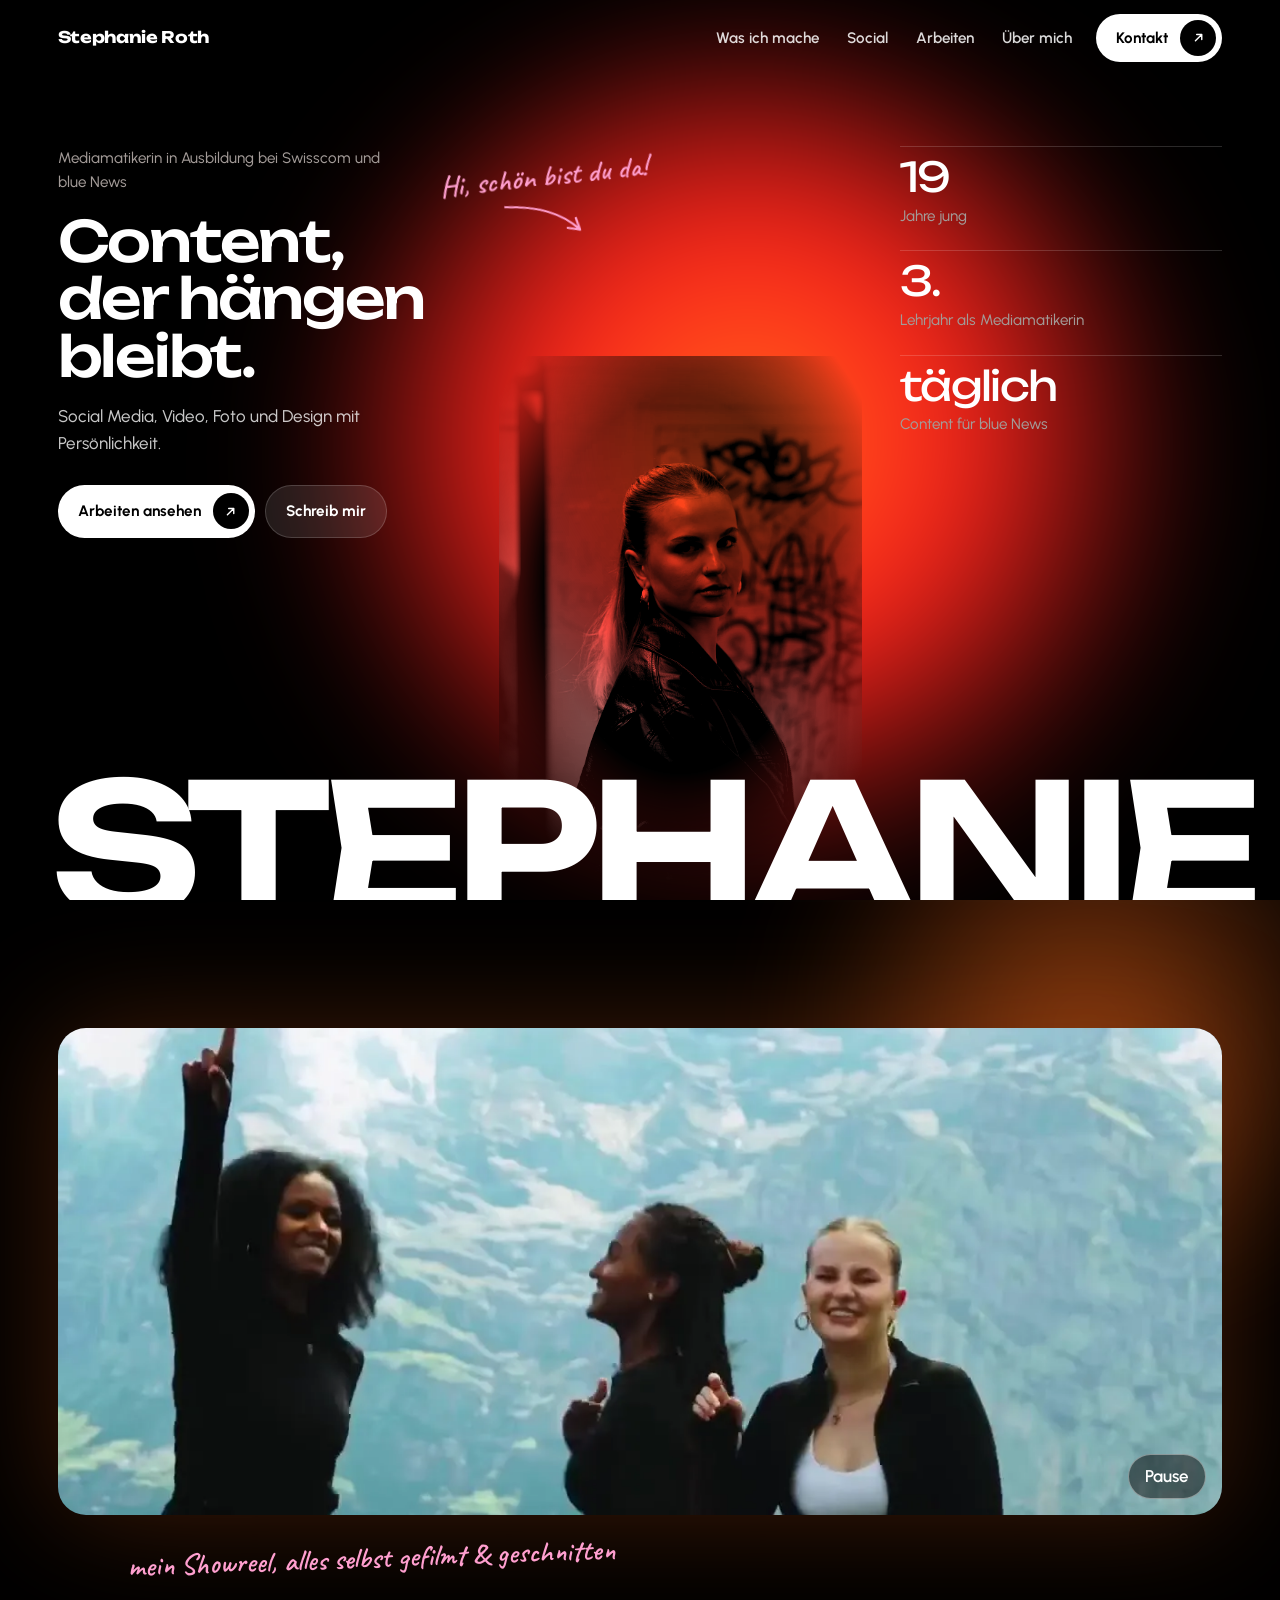
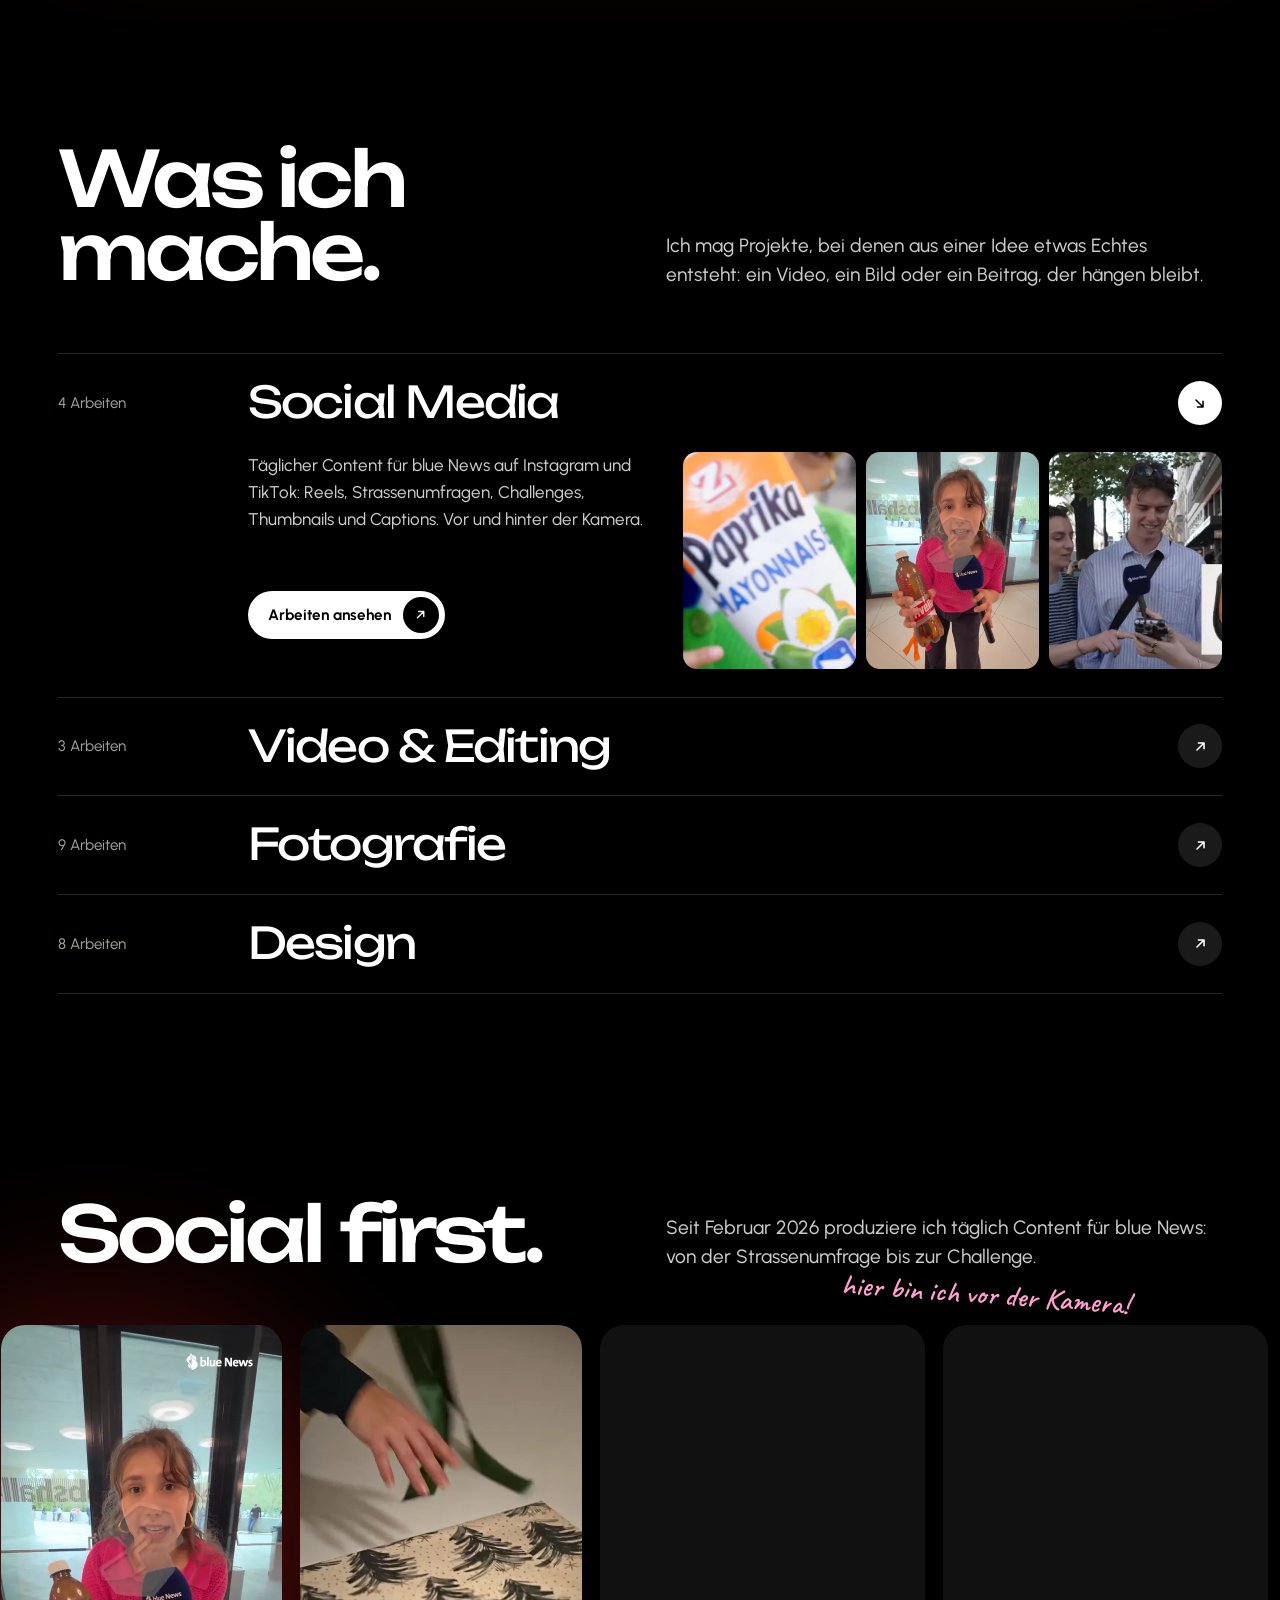
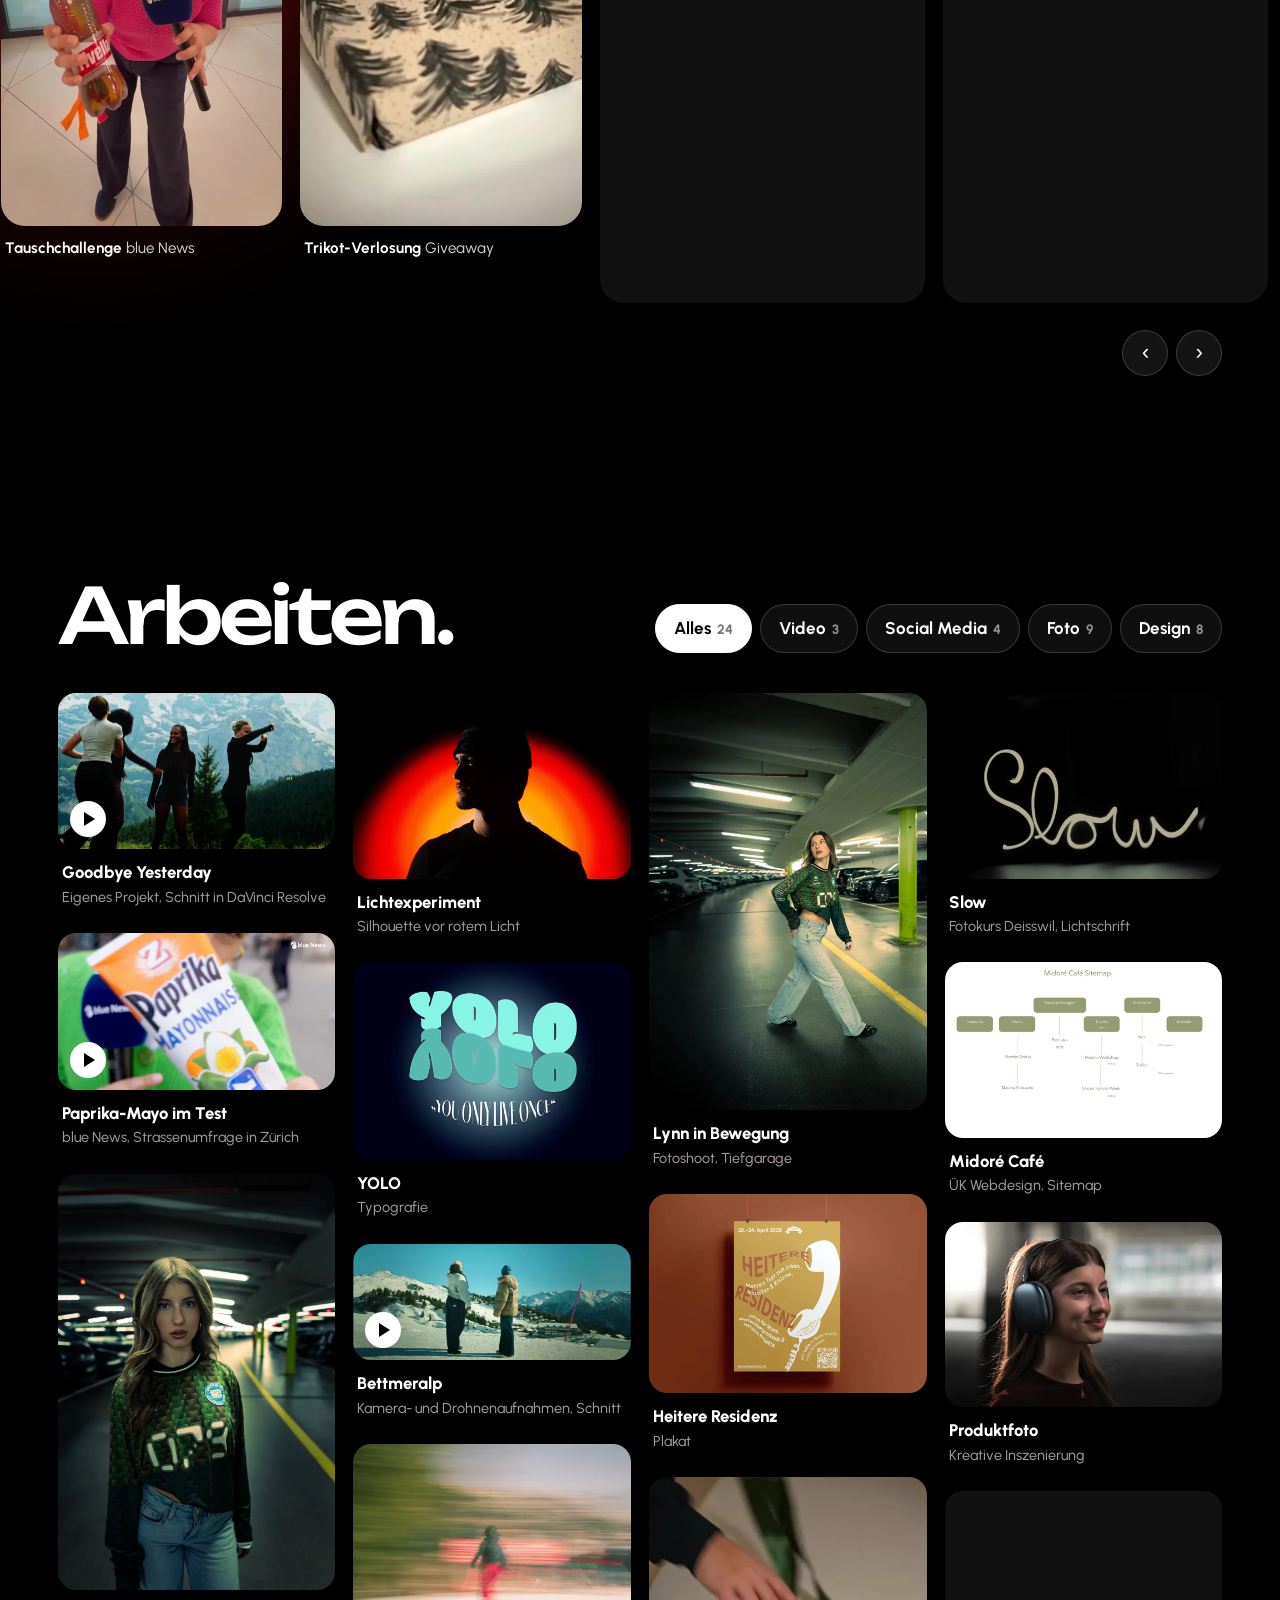
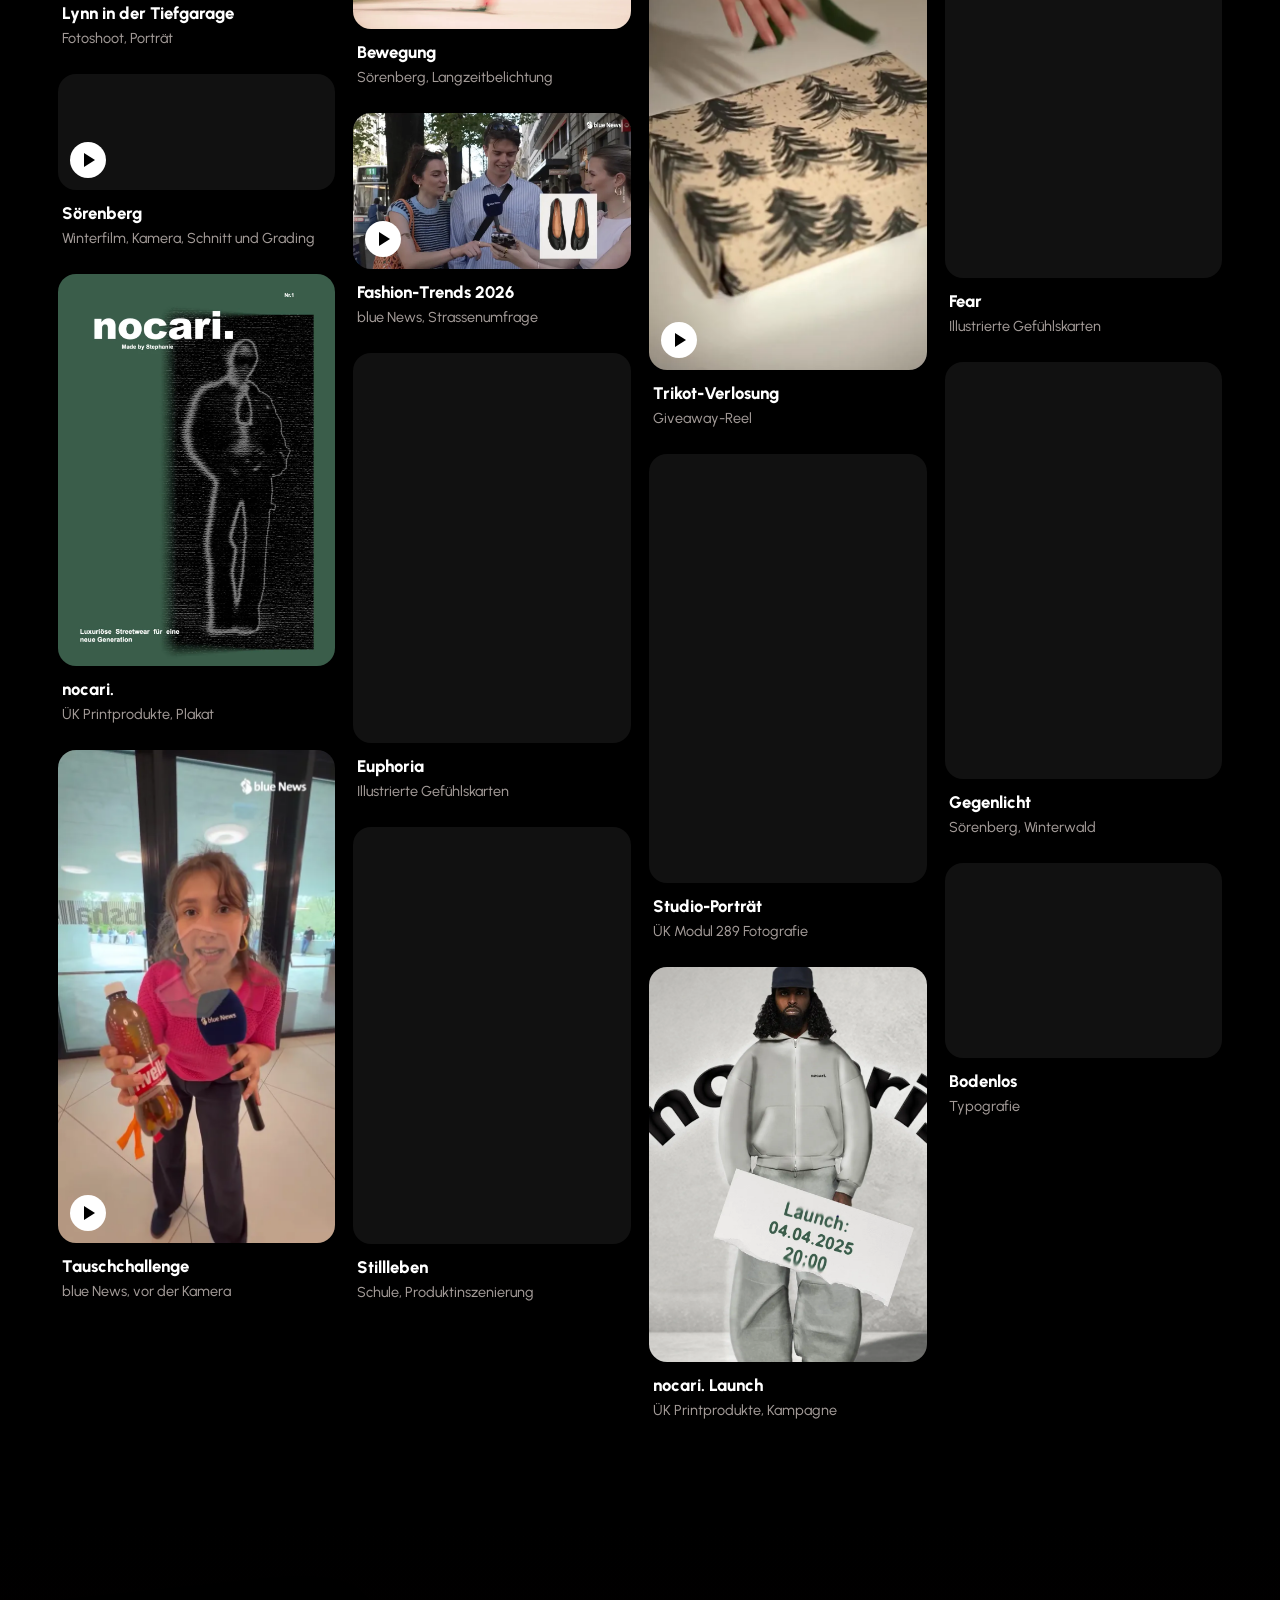
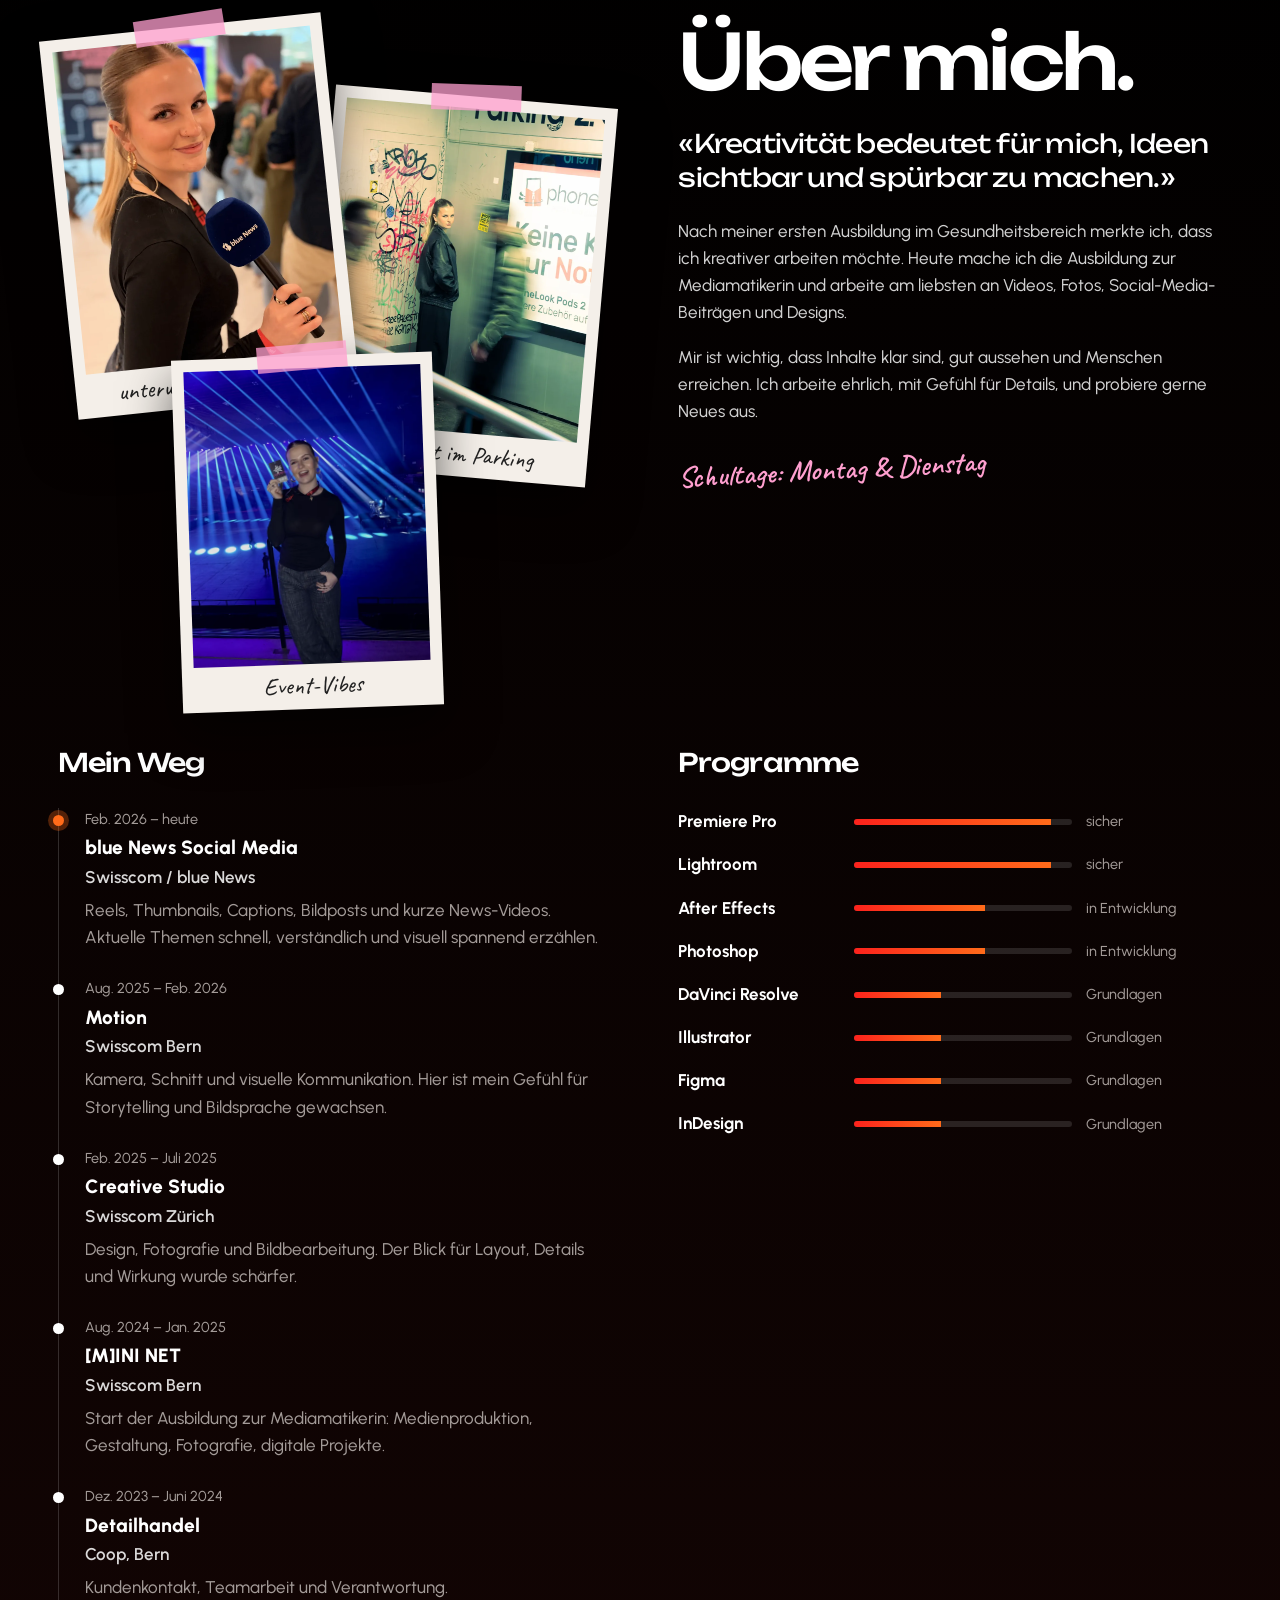
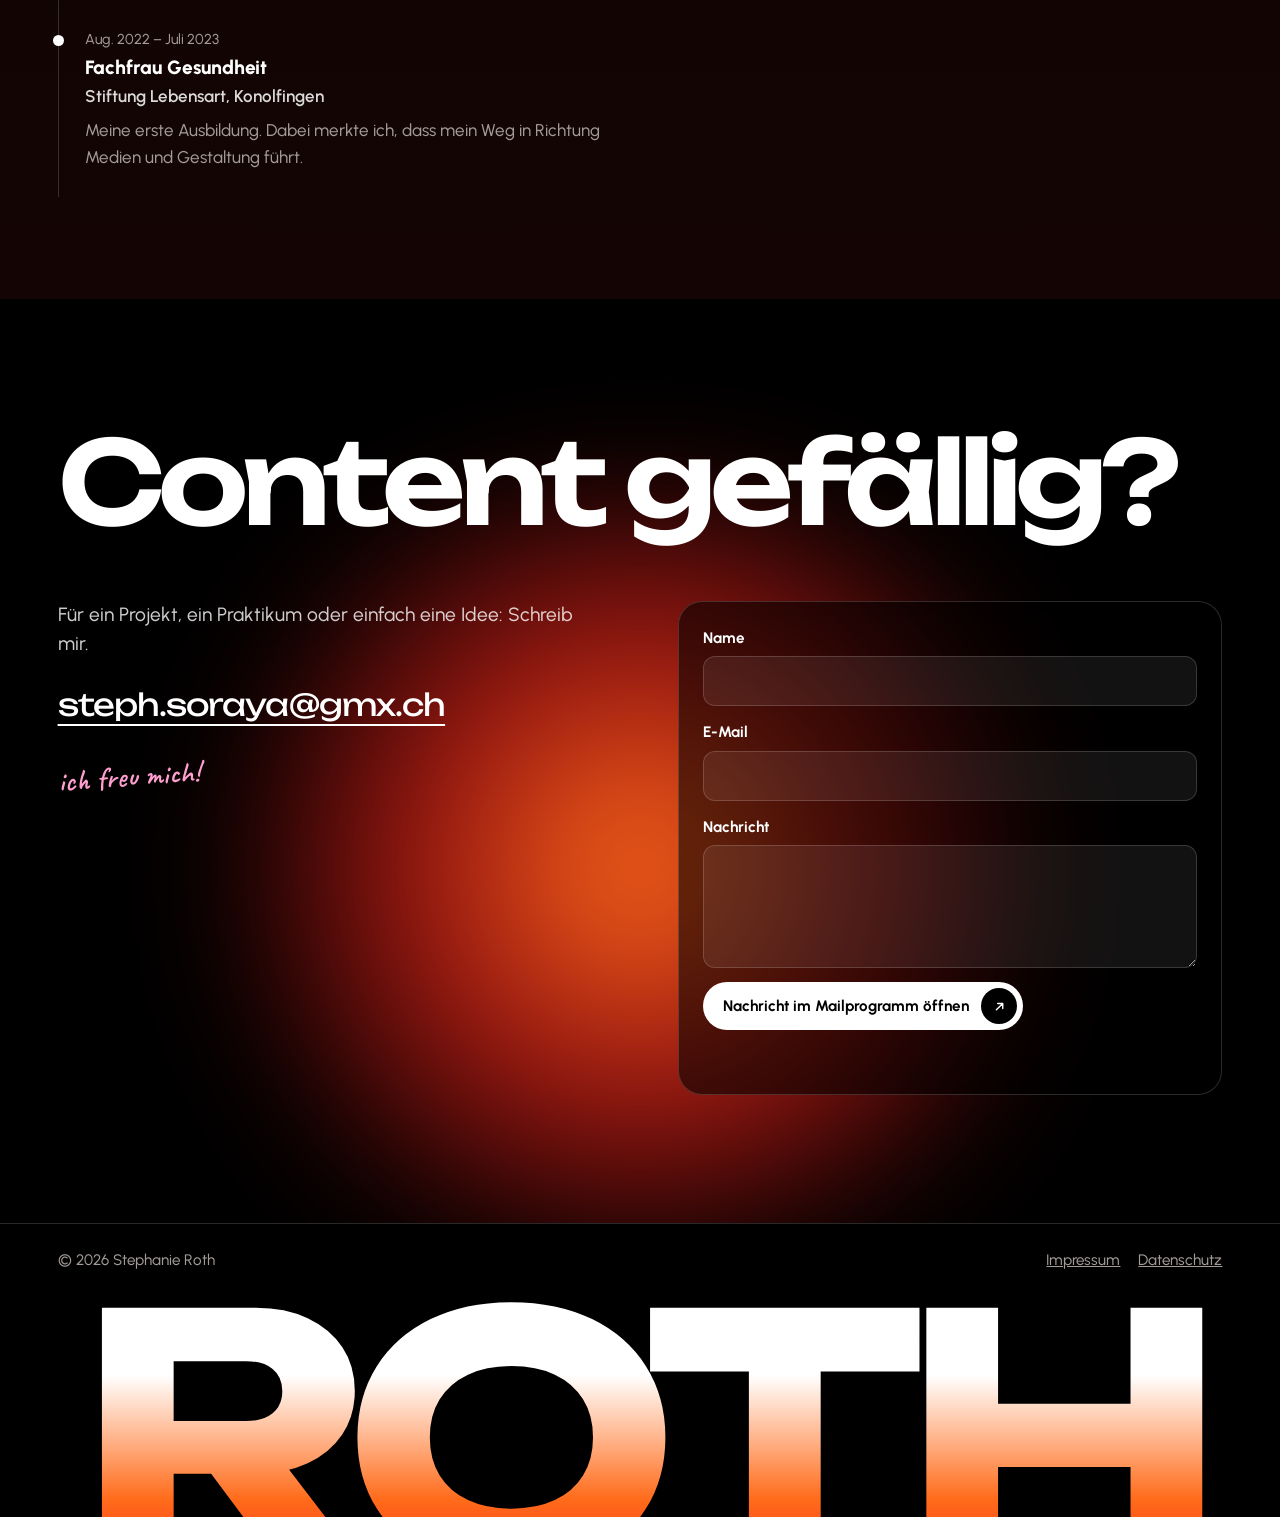
==== commit f4d7f2c8: "Neue Version (dunkel mit Glow und Collage) unter /neu/ Co-Authored-By: Claude Opus 5.5 <noreply@anth" ====
--- a/neu/index.html
+++ b/neu/index.html
@@ -5,62 +5,81 @@
 <meta name="viewport" content="width=device-width, initial-scale=1">
 <title>Stephanie Roth – Social Media, Video, Foto & Design</title>
 <meta name="description" content="Stephanie Roth, Mediamatikerin in Ausbildung bei Swisscom und blue News: Social Media, Video, Fotografie und Design.">
-<meta name="theme-color" content="#40140f">
+<meta name="theme-color" content="#000000">
 <link rel="icon" href="../assets/img/favicon.svg" type="image/svg+xml">
-<link rel="preload" href="../assets/fonts/Urbanist-var.woff" as="font" type="font/woff" crossorigin>
+<link rel="preload" href="fonts/Unbounded.woff" as="font" type="font/woff" crossorigin>
 <link rel="stylesheet" href="neu.css">
 </head>
 <body>
 <a class="skip" href="#arbeiten">Direkt zu den Arbeiten</a>
 
 <header class="top">
-  <a class="brand" href="#reel" aria-label="Stephanie Roth, zum Anfang"><span class="rec" aria-hidden="true"></span>Stephanie Roth</a>
+  <a class="brand" href="#start">Stephanie Roth</a>
   <nav class="top-nav" aria-label="Hauptnavigation">
-    <a href="#social">Social</a><a href="#arbeiten">Arbeiten</a><a href="#ueber-mich">Über mich</a><a class="top-cta" href="#kontakt">Kontakt</a>
+    <a href="#angebot">Was ich mache</a><a href="#social">Social</a><a href="#arbeiten">Arbeiten</a><a href="#ueber-mich">Über mich</a>
   </nav>
+  <a class="pill pill--light top-cta" href="#kontakt">Kontakt<span class="pill-ic"><svg class="ic" viewBox="0 0 24 24" aria-hidden="true"><path d="M7 17 17 7M9 7h8v8" fill="none" stroke="currentColor" stroke-width="2.2" stroke-linecap="round" stroke-linejoin="round"/></svg></span></a>
 </header>
 
 <main>
-<section id="reel" class="hero" aria-label="Showreel">
-  <div class="hero-frame">
-    <video class="hero-video" autoplay muted loop playsinline poster="../assets/img/showreel-poster.webp" aria-label="Showreel mit Ausschnitten aus Stephanies Videos">
+<section id="start" class="hero">
+  <div class="glow glow--hero" aria-hidden="true"></div>
+  <div class="hero-left">
+    <p class="hero-kicker">Mediamatikerin in Ausbildung bei Swisscom und blue News</p>
+    <h1 class="hero-h1">Content, der hängen bleibt.</h1>
+    <p class="hero-sub">Social Media, Video, Foto und Design mit Persönlichkeit.</p>
+    <div class="hero-btns">
+      <a class="pill pill--light" href="#arbeiten">Arbeiten ansehen<span class="pill-ic"><svg class="ic" viewBox="0 0 24 24" aria-hidden="true"><path d="M7 17 17 7M9 7h8v8" fill="none" stroke="currentColor" stroke-width="2.2" stroke-linecap="round" stroke-linejoin="round"/></svg></span></a>
+      <a class="pill pill--ghost" href="#kontakt">Schreib mir</a>
+    </div>
+  </div>
+  <figure class="hero-pic">
+    <img src="../assets/img/steph-1000.webp" srcset="../assets/img/steph-1000.webp 1000w, ../assets/img/steph.webp 2000w" sizes="(max-width: 800px) 80vw, 34vw" width="2000" height="3000" alt="Porträt von Stephanie Roth in Lederjacke vor einer Graffiti-Wand">
+  </figure>
+  <p class="note note--hero" aria-hidden="true">Hi, schön bist du da!<svg viewBox="0 0 120 60"><path d="M4 8c30 2 70 10 96 40m0 0-4-16m4 16-16-4" fill="none" stroke="currentColor" stroke-width="3" stroke-linecap="round" stroke-linejoin="round"/></svg></p>
+  <dl class="hero-facts">
+    <div><dt>19</dt><dd>Jahre jung</dd></div>
+    <div><dt>3.</dt><dd>Lehrjahr als Mediamatikerin</dd></div>
+    <div><dt>täglich</dt><dd>Content für blue News</dd></div>
+  </dl>
+  <p class="hero-name" aria-hidden="true">STEPHANIE</p>
+</section>
+
+<section class="showreel" aria-label="Showreel">
+  <div class="glow glow--reel" aria-hidden="true"></div>
+  <div class="reel-frame">
+    <video class="reel-video" autoplay muted loop playsinline poster="../assets/img/showreel-poster.webp" aria-label="Showreel mit Ausschnitten aus Stephanies Videos">
       <source src="../assets/video/showreel.mp4" type="video/mp4">
     </video>
-    <span class="hero-tc" aria-hidden="true"><span class="rec"></span><span id="hero-tc">00:00:00:00</span></span>
-    <button class="hero-pause" type="button" aria-pressed="false">Pause</button>
+    <button class="reel-pause" type="button" aria-pressed="false">Pause</button>
   </div>
-  <h1 class="hero-title"><span class="ht-line">stay</span> <span class="ht-line">in cut.</span></h1>
-  <div class="hero-intro">
-    <p class="hero-lead">Ich bin Stephanie, 19, und mache Inhalte, die hängen bleiben: Reels für blue News, Videos, Fotos und Designs.</p>
-    <p class="hero-sub">Mediamatikerin im 3. Lehrjahr bei Swisscom. Am liebsten mit Premiere Pro, DaVinci Resolve und Lightroom.</p>
-  </div>
+  <p class="note note--reel" aria-hidden="true">mein Showreel, alles selbst gefilmt &amp; geschnitten</p>
 </section>
 
-<div class="ticker" aria-hidden="true"><div class="ticker-track">
-  <span>blue News</span><span>Swisscom</span><span>SwissSkills</span><span>Kamera</span><span>Schnitt</span><span>Reels</span><span>Video</span><span>Fotografie</span><span>Design</span>
-  <span>blue News</span><span>Swisscom</span><span>SwissSkills</span><span>Kamera</span><span>Schnitt</span><span>Reels</span><span>Video</span><span>Fotografie</span><span>Design</span>
-</div></div>
+<section id="angebot" class="svcs" aria-labelledby="svc-h">
+  <div class="svcs-head">
+    <h2 id="svc-h" class="h2">Was ich mache.</h2>
+    <p class="lead">Ich mag Projekte, bei denen aus einer Idee etwas Echtes entsteht: ein Video, ein Bild oder ein Beitrag, der hängen bleibt.</p>
+  </div>
+  <ul class="svc-list"><li class="svc is-open"><button class="svc-head" type="button" aria-expanded="true"><span class="svc-n">4 Arbeiten</span><span class="svc-title">Social Media</span><span class="svc-ic" aria-hidden="true"><svg class="ic" viewBox="0 0 24 24" aria-hidden="true"><path d="M7 17 17 7M9 7h8v8" fill="none" stroke="currentColor" stroke-width="2.2" stroke-linecap="round" stroke-linejoin="round"/></svg></span></button><div class="svc-body"><div class="svc-inner"><p>Täglicher Content für blue News auf Instagram und TikTok: Reels, Strassenumfragen, Challenges, Thumbnails und Captions. Vor und hinter der Kamera.</p><div class="svc-thumbs"><img src="../assets/img/video-bluenews-1-thumb-1000.webp" width="1920" height="1080" alt="Paprika-Mayo im Test" loading="lazy"><img src="../assets/img/video-tauschchallenge-poster-1000.webp" width="1080" height="1920" alt="Tauschchallenge" loading="lazy"><img src="../assets/img/video-bluenews-2-thumb-1000.webp" width="1920" height="1080" alt="Fashion-Trends 2026" loading="lazy"></div><a class="pill pill--light" href="#arbeiten" data-jump="social">Arbeiten ansehen<span class="pill-ic"><svg class="ic" viewBox="0 0 24 24" aria-hidden="true"><path d="M7 17 17 7M9 7h8v8" fill="none" stroke="currentColor" stroke-width="2.2" stroke-linecap="round" stroke-linejoin="round"/></svg></span></a></div></div></li><li class="svc"><button class="svc-head" type="button" aria-expanded="false"><span class="svc-n">3 Arbeiten</span><span class="svc-title">Video & Editing</span><span class="svc-ic" aria-hidden="true"><svg class="ic" viewBox="0 0 24 24" aria-hidden="true"><path d="M7 17 17 7M9 7h8v8" fill="none" stroke="currentColor" stroke-width="2.2" stroke-linecap="round" stroke-linejoin="round"/></svg></span></button><div class="svc-body"><div class="svc-inner"><p>Von der Idee über Kamera und Drohne bis zum fertigen Schnitt mit Color Grading, am liebsten in Premiere Pro und DaVinci Resolve.</p><div class="svc-thumbs"><img src="../assets/img/video-goodbye-yesterday-poster-1000.webp" width="1920" height="1080" alt="Goodbye Yesterday" loading="lazy"><img src="../assets/img/video-soerenberg-thumb-1000.webp" width="2000" height="837" alt="Sörenberg" loading="lazy"><img src="../assets/img/video-bettmeralp-thumb-1000.webp" width="2000" height="838" alt="Bettmeralp" loading="lazy"></div><a class="pill pill--light" href="#arbeiten" data-jump="video">Arbeiten ansehen<span class="pill-ic"><svg class="ic" viewBox="0 0 24 24" aria-hidden="true"><path d="M7 17 17 7M9 7h8v8" fill="none" stroke="currentColor" stroke-width="2.2" stroke-linecap="round" stroke-linejoin="round"/></svg></span></a></div></div></li><li class="svc"><button class="svc-head" type="button" aria-expanded="false"><span class="svc-n">9 Arbeiten</span><span class="svc-title">Fotografie</span><span class="svc-ic" aria-hidden="true"><svg class="ic" viewBox="0 0 24 24" aria-hidden="true"><path d="M7 17 17 7M9 7h8v8" fill="none" stroke="currentColor" stroke-width="2.2" stroke-linecap="round" stroke-linejoin="round"/></svg></span></button><div class="svc-body"><div class="svc-inner"><p>Porträts im Studio und draussen, Lichtexperimente und Bewegung. Bearbeitet in Lightroom.</p><div class="svc-thumbs"><img src="../assets/img/photoshoot-16-12-24-1000.webp" width="2000" height="3000" alt="Lynn in der Tiefgarage" loading="lazy"><img src="../assets/img/jan-1-1000.webp" width="2000" height="1334" alt="Lichtexperiment" loading="lazy"><img src="../assets/img/photoshoot-07-02-10-1000.webp" width="2000" height="1334" alt="Bewegung" loading="lazy"></div><a class="pill pill--light" href="#arbeiten" data-jump="foto">Arbeiten ansehen<span class="pill-ic"><svg class="ic" viewBox="0 0 24 24" aria-hidden="true"><path d="M7 17 17 7M9 7h8v8" fill="none" stroke="currentColor" stroke-width="2.2" stroke-linecap="round" stroke-linejoin="round"/></svg></span></a></div></div></li><li class="svc"><button class="svc-head" type="button" aria-expanded="false"><span class="svc-n">8 Arbeiten</span><span class="svc-title">Design</span><span class="svc-ic" aria-hidden="true"><svg class="ic" viewBox="0 0 24 24" aria-hidden="true"><path d="M7 17 17 7M9 7h8v8" fill="none" stroke="currentColor" stroke-width="2.2" stroke-linecap="round" stroke-linejoin="round"/></svg></span></button><div class="svc-body"><div class="svc-inner"><p>Plakate, Typografie, Illustrationen und Kampagnen, zum Beispiel für die Modemarke nocari. im ÜK Printprodukte.</p><div class="svc-thumbs"><img src="../assets/img/screen-2026-06-19-09-17-55-1000.webp" width="1242" height="1752" alt="nocari." loading="lazy"><img src="../assets/img/screen-2026-06-19-09-12-13-1000.webp" width="2000" height="1420" alt="YOLO" loading="lazy"><img src="../assets/img/screen-2026-06-19-09-14-17-1000.webp" width="1258" height="1768" alt="Euphoria" loading="lazy"></div><a class="pill pill--light" href="#arbeiten" data-jump="design">Arbeiten ansehen<span class="pill-ic"><svg class="ic" viewBox="0 0 24 24" aria-hidden="true"><path d="M7 17 17 7M9 7h8v8" fill="none" stroke="currentColor" stroke-width="2.2" stroke-linecap="round" stroke-linejoin="round"/></svg></span></a></div></div></li></ul>
+</section>
 
 <section id="social" class="social" aria-labelledby="social-h">
-  <div class="sec-head">
-    <h2 id="social-h" class="sec-title">Social first.</h2>
-    <p class="sec-lead">Seit Februar 2026 produziere ich täglich Content für blue News auf Instagram und TikTok: vor und hinter der Kamera, von der Strassenumfrage bis zur Challenge.</p>
+  <div class="glow glow--social" aria-hidden="true"></div>
+  <div class="social-head">
+    <h2 id="social-h" class="h2">Social first.</h2>
+    <p class="lead">Seit Februar 2026 produziere ich täglich Content für blue News: von der Strassenumfrage bis zur Challenge.</p>
+    <p class="note note--social" aria-hidden="true">hier bin ich vor der Kamera!</p>
   </div>
   <div class="reels-wrap">
     <ul class="reels" tabindex="0" aria-label="Reels, seitlich scrollbar"><li class="reel"><button class="reel-open" type="button" data-kind="video" data-src="../assets/video/tauschchallenge.mp4" data-poster="../assets/img/video-tauschchallenge-poster.webp" data-title="Tauschchallenge" data-ctx="blue News" aria-label="Tauschchallenge abspielen"><img src="../assets/img/video-tauschchallenge-poster-1000.webp" width="1000" height="1778" alt="Tauschchallenge: blue News" loading="lazy"><video muted loop playsinline preload="none" data-src="../assets/video/tauschchallenge.mp4" aria-hidden="true"></video></button><p class="reel-cap"><strong>Tauschchallenge</strong> blue News</p></li><li class="reel"><button class="reel-open" type="button" data-kind="video" data-src="../assets/video/trikot-verlosung.mp4" data-poster="../assets/img/video-trikot-verlosung-poster.webp" data-title="Trikot-Verlosung" data-ctx="Giveaway" aria-label="Trikot-Verlosung abspielen"><img src="../assets/img/video-trikot-verlosung-poster-1000.webp" width="1000" height="1778" alt="Trikot-Verlosung: Giveaway" loading="lazy"><video muted loop playsinline preload="none" data-src="../assets/video/trikot-verlosung.mp4" aria-hidden="true"></video></button><p class="reel-cap"><strong>Trikot-Verlosung</strong> Giveaway</p></li><li class="reel reel--tt"><iframe src="https://www.tiktok.com/embed/v2/7646430064350907670" title="TikTok-Video von blue News" loading="lazy" allow="encrypted-media; fullscreen" allowfullscreen></iframe></li><li class="reel reel--tt"><iframe src="https://www.tiktok.com/embed/v2/7629666635774807318" title="TikTok-Video von blue News" loading="lazy" allow="encrypted-media; fullscreen" allowfullscreen></iframe></li><li class="reel reel--tt"><iframe src="https://www.tiktok.com/embed/v2/7621860293647420694" title="TikTok-Video von blue News" loading="lazy" allow="encrypted-media; fullscreen" allowfullscreen></iframe></li><li class="reel reel--tt"><iframe src="https://www.tiktok.com/embed/v2/7602118811889749270" title="TikTok-Video von blue News" loading="lazy" allow="encrypted-media; fullscreen" allowfullscreen></iframe></li><li class="reel reel--tt"><iframe src="https://www.tiktok.com/embed/v2/7623432811201973507" title="TikTok-Video von blue News" loading="lazy" allow="encrypted-media; fullscreen" allowfullscreen></iframe></li><li class="reel reel--tt"><iframe src="https://www.tiktok.com/embed/v2/7626313377173769494" title="TikTok-Video von blue News" loading="lazy" allow="encrypted-media; fullscreen" allowfullscreen></iframe></li></ul>
     <div class="reels-nav"><button type="button" class="rn" data-dir="-1" aria-label="Zurück">‹</button><button type="button" class="rn" data-dir="1" aria-label="Weiter">›</button></div>
   </div>
-  <ul class="strengths">
-    <li><h3>Vor der Kamera</h3><p>Sicher und natürlich in Interviews, Reels und Moderationen.</p></li>
-    <li><h3>Social Storytelling</h3><p>Hooks, klare Aussagen und Inhalte, die schnell funktionieren.</p></li>
-    <li><h3>Trends & Plattformen</h3><p>Gespür für TikTok, Instagram, Zielgruppen und neue Formate.</p></li>
-    <li><h3>Video & Editing</h3><p>Von der Idee bis zum fertigen Clip, schnell und sauber.</p></li>
-  </ul>
 </section>
 
 <section id="arbeiten" class="work" aria-labelledby="work-h">
-  <div class="sec-head">
-    <h2 id="work-h" class="sec-title">Arbeiten.</h2>
+  <div class="work-head">
+    <h2 id="work-h" class="h2">Arbeiten.</h2>
     <div class="filters" role="group" aria-label="Arbeiten filtern"><button type="button" class="f-chip" data-filter="alle" aria-pressed="true">Alles<span class="f-n">24</span></button><button type="button" class="f-chip" data-filter="video" aria-pressed="false">Video<span class="f-n">3</span></button><button type="button" class="f-chip" data-filter="social" aria-pressed="false">Social Media<span class="f-n">4</span></button><button type="button" class="f-chip" data-filter="foto" aria-pressed="false">Foto<span class="f-n">9</span></button><button type="button" class="f-chip" data-filter="design" aria-pressed="false">Design<span class="f-n">8</span></button></div>
   </div>
   <ul class="w-grid">
@@ -92,45 +111,43 @@
 </section>
 
 <section id="ueber-mich" class="about" aria-labelledby="about-h">
-  <div class="about-top">
-    <figure class="about-pic"><img src="../assets/img/steph-1000.webp" srcset="../assets/img/steph-1000.webp 1000w, ../assets/img/steph.webp 2000w" sizes="(max-width: 800px) 90vw, 36vw" width="2000" height="3000" alt="Schwarzweiss-Porträt von Stephanie Roth" loading="lazy"></figure>
-    <div class="about-text">
-      <h2 id="about-h" class="sec-title">Über mich.</h2>
-      <p class="about-quote">«Kreativität bedeutet für mich, Ideen sichtbar und spürbar zu machen.»</p>
-      <p>Nach meiner ersten Ausbildung im Gesundheitsbereich merkte ich, dass ich kreativer arbeiten möchte. Heute mache ich die Ausbildung zur Mediamatikerin und arbeite am liebsten an Videos, Fotos, Social-Media-Beiträgen und Designs.</p>
-      <p>Mir ist wichtig, dass Inhalte klar sind, gut aussehen und Menschen erreichen. Ich arbeite ehrlich, mit Gefühl für Details, und probiere gerne Neues aus.</p>
-      <dl class="facts">
-        <div><dt>Ausbildung</dt><dd>Mediamatikerin, 3. Lehrjahr</dd></div>
-        <div><dt>Schultage</dt><dd>Montag und Dienstag</dd></div>
-        <div><dt>Fokus</dt><dd>Social Media, Video, Foto, Design</dd></div>
-      </dl>
-    </div>
+  <div class="about-collage" aria-hidden="true">
+    <figure class="pola pola--1"><span class="tape"></span><img src="../assets/img/screen-2026-05-21-13-50-21-1000.webp" alt="" loading="lazy"><figcaption>unterwegs für blue News</figcaption></figure>
+    <figure class="pola pola--2"><span class="tape"></span><img src="../assets/img/photoshoot-16-12-01-1000.webp" alt="" loading="lazy"><figcaption>Fotoshoot im Parking</figcaption></figure>
+    <figure class="pola pola--3"><span class="tape"></span><img src="../assets/img/screen-2026-05-21-13-50-28-1000.webp" alt="" loading="lazy"><figcaption>Event-Vibes</figcaption></figure>
   </div>
-  <div class="about-bottom">
-    <div class="cv">
-      <h3 class="sub-title">Mein Weg</h3>
-      <ol class="cv-list"><li class="cv-item"><p class="cv-when">Feb. 2026 – heute</p><h3 class="cv-what">blue News Social Media</h3><p class="cv-where">Swisscom / blue News</p><p class="cv-text">Reels, Thumbnails, Captions, Bildposts und kurze News-Videos. Aktuelle Themen schnell, verständlich und visuell spannend erzählen.</p></li><li class="cv-item"><p class="cv-when">Aug. 2025 – Feb. 2026</p><h3 class="cv-what">Motion</h3><p class="cv-where">Swisscom Bern</p><p class="cv-text">Kamera, Schnitt und visuelle Kommunikation. Hier ist mein Gefühl für Storytelling und Bildsprache gewachsen.</p></li><li class="cv-item"><p class="cv-when">Feb. 2025 – Juli 2025</p><h3 class="cv-what">Creative Studio</h3><p class="cv-where">Swisscom Zürich</p><p class="cv-text">Design, Fotografie und Bildbearbeitung. Der Blick für Layout, Details und Wirkung wurde schärfer.</p></li><li class="cv-item"><p class="cv-when">Aug. 2024 – Jan. 2025</p><h3 class="cv-what">[M]INI NET</h3><p class="cv-where">Swisscom Bern</p><p class="cv-text">Start der Ausbildung zur Mediamatikerin: Medienproduktion, Gestaltung, Fotografie, digitale Projekte.</p></li><li class="cv-item"><p class="cv-when">Dez. 2023 – Juni 2024</p><h3 class="cv-what">Detailhandel</h3><p class="cv-where">Coop, Bern</p><p class="cv-text">Kundenkontakt, Teamarbeit und Verantwortung.</p></li><li class="cv-item"><p class="cv-when">Aug. 2022 – Juli 2023</p><h3 class="cv-what">Fachfrau Gesundheit</h3><p class="cv-where">Stiftung Lebensart, Konolfingen</p><p class="cv-text">Meine erste Ausbildung. Dabei merkte ich, dass mein Weg in Richtung Medien und Gestaltung führt.</p></li></ol>
-    </div>
-    <div class="skills">
-      <h3 class="sub-title">Programme</h3>
-      <ul class="sk-list"><li class="sk"><span class="sk-name">Premiere Pro</span><span class="sk-bar" style="--v:90%"><span></span></span><span class="sk-lvl">sicher</span></li><li class="sk"><span class="sk-name">Lightroom</span><span class="sk-bar" style="--v:90%"><span></span></span><span class="sk-lvl">sicher</span></li><li class="sk"><span class="sk-name">After Effects</span><span class="sk-bar" style="--v:60%"><span></span></span><span class="sk-lvl">in Entwicklung</span></li><li class="sk"><span class="sk-name">Photoshop</span><span class="sk-bar" style="--v:60%"><span></span></span><span class="sk-lvl">in Entwicklung</span></li><li class="sk"><span class="sk-name">DaVinci Resolve</span><span class="sk-bar" style="--v:40%"><span></span></span><span class="sk-lvl">Grundlagen</span></li><li class="sk"><span class="sk-name">Illustrator</span><span class="sk-bar" style="--v:40%"><span></span></span><span class="sk-lvl">Grundlagen</span></li><li class="sk"><span class="sk-name">Figma</span><span class="sk-bar" style="--v:40%"><span></span></span><span class="sk-lvl">Grundlagen</span></li><li class="sk"><span class="sk-name">InDesign</span><span class="sk-bar" style="--v:40%"><span></span></span><span class="sk-lvl">Grundlagen</span></li></ul>
-    </div>
+  <div class="about-text">
+    <h2 id="about-h" class="h2">Über mich.</h2>
+    <p class="about-quote">«Kreativität bedeutet für mich, Ideen sichtbar und spürbar zu machen.»</p>
+    <p>Nach meiner ersten Ausbildung im Gesundheitsbereich merkte ich, dass ich kreativer arbeiten möchte. Heute mache ich die Ausbildung zur Mediamatikerin und arbeite am liebsten an Videos, Fotos, Social-Media-Beiträgen und Designs.</p>
+    <p>Mir ist wichtig, dass Inhalte klar sind, gut aussehen und Menschen erreichen. Ich arbeite ehrlich, mit Gefühl für Details, und probiere gerne Neues aus.</p>
+    <p class="note note--about" aria-hidden="true">Schultage: Montag &amp; Dienstag</p>
+  </div>
+  <div class="about-cv">
+    <h3 class="h3">Mein Weg</h3>
+    <ol class="cv-list"><li class="cv-item"><p class="cv-when">Feb. 2026 – heute</p><h3 class="cv-what">blue News Social Media</h3><p class="cv-where">Swisscom / blue News</p><p class="cv-text">Reels, Thumbnails, Captions, Bildposts und kurze News-Videos. Aktuelle Themen schnell, verständlich und visuell spannend erzählen.</p></li><li class="cv-item"><p class="cv-when">Aug. 2025 – Feb. 2026</p><h3 class="cv-what">Motion</h3><p class="cv-where">Swisscom Bern</p><p class="cv-text">Kamera, Schnitt und visuelle Kommunikation. Hier ist mein Gefühl für Storytelling und Bildsprache gewachsen.</p></li><li class="cv-item"><p class="cv-when">Feb. 2025 – Juli 2025</p><h3 class="cv-what">Creative Studio</h3><p class="cv-where">Swisscom Zürich</p><p class="cv-text">Design, Fotografie und Bildbearbeitung. Der Blick für Layout, Details und Wirkung wurde schärfer.</p></li><li class="cv-item"><p class="cv-when">Aug. 2024 – Jan. 2025</p><h3 class="cv-what">[M]INI NET</h3><p class="cv-where">Swisscom Bern</p><p class="cv-text">Start der Ausbildung zur Mediamatikerin: Medienproduktion, Gestaltung, Fotografie, digitale Projekte.</p></li><li class="cv-item"><p class="cv-when">Dez. 2023 – Juni 2024</p><h3 class="cv-what">Detailhandel</h3><p class="cv-where">Coop, Bern</p><p class="cv-text">Kundenkontakt, Teamarbeit und Verantwortung.</p></li><li class="cv-item"><p class="cv-when">Aug. 2022 – Juli 2023</p><h3 class="cv-what">Fachfrau Gesundheit</h3><p class="cv-where">Stiftung Lebensart, Konolfingen</p><p class="cv-text">Meine erste Ausbildung. Dabei merkte ich, dass mein Weg in Richtung Medien und Gestaltung führt.</p></li></ol>
+  </div>
+  <div class="about-skills">
+    <h3 class="h3">Programme</h3>
+    <ul class="sk-list"><li class="sk"><span class="sk-name">Premiere Pro</span><span class="sk-bar" style="--v:90%"><span></span></span><span class="sk-lvl">sicher</span></li><li class="sk"><span class="sk-name">Lightroom</span><span class="sk-bar" style="--v:90%"><span></span></span><span class="sk-lvl">sicher</span></li><li class="sk"><span class="sk-name">After Effects</span><span class="sk-bar" style="--v:60%"><span></span></span><span class="sk-lvl">in Entwicklung</span></li><li class="sk"><span class="sk-name">Photoshop</span><span class="sk-bar" style="--v:60%"><span></span></span><span class="sk-lvl">in Entwicklung</span></li><li class="sk"><span class="sk-name">DaVinci Resolve</span><span class="sk-bar" style="--v:40%"><span></span></span><span class="sk-lvl">Grundlagen</span></li><li class="sk"><span class="sk-name">Illustrator</span><span class="sk-bar" style="--v:40%"><span></span></span><span class="sk-lvl">Grundlagen</span></li><li class="sk"><span class="sk-name">Figma</span><span class="sk-bar" style="--v:40%"><span></span></span><span class="sk-lvl">Grundlagen</span></li><li class="sk"><span class="sk-name">InDesign</span><span class="sk-bar" style="--v:40%"><span></span></span><span class="sk-lvl">Grundlagen</span></li></ul>
   </div>
 </section>
 
 <section id="kontakt" class="contact" aria-labelledby="contact-h">
-  <h2 id="contact-h" class="contact-title">Content gefällig?</h2>
+  <div class="glow glow--contact" aria-hidden="true"></div>
+  <h2 id="contact-h" class="contact-h">Content gefällig?</h2>
   <div class="contact-grid">
     <div>
-      <p class="contact-lead">Für ein Projekt, ein Praktikum oder einfach eine Idee: Schreib mir.</p>
+      <p class="lead">Für ein Projekt, ein Praktikum oder einfach eine Idee: Schreib mir.</p>
       <a class="mail" href="mailto:steph.soraya@gmx.ch">steph.soraya@gmx.ch</a>
+      <p class="note note--contact" aria-hidden="true">ich freu mich!</p>
     </div>
     <form class="c-form" data-to="steph.soraya@gmx.ch" novalidate>
       <label>Name<input name="name" autocomplete="name" required></label>
       <label>E-Mail<input name="email" type="email" autocomplete="email" required></label>
       <label>Nachricht<textarea name="msg" rows="4" required></textarea></label>
       <input class="hp" name="website" tabindex="-1" autocomplete="off" aria-hidden="true">
-      <button type="submit">Nachricht im Mailprogramm öffnen</button>
+      <button class="pill pill--light" type="submit">Nachricht im Mailprogramm öffnen<span class="pill-ic"><svg class="ic" viewBox="0 0 24 24" aria-hidden="true"><path d="M7 17 17 7M9 7h8v8" fill="none" stroke="currentColor" stroke-width="2.2" stroke-linecap="round" stroke-linejoin="round"/></svg></span></button>
       <p class="c-note" role="status"></p>
     </form>
   </div>
@@ -138,14 +155,12 @@
 </main>
 
 <footer class="foot">
-  <p>© 2026 Stephanie Roth</p>
-  <p><a href="../impressum.html">Impressum</a> <a href="../datenschutz.html">Datenschutz</a> <a href="../index.html">Bisherige Version</a></p>
+  <div class="foot-row">
+    <p>© 2026 Stephanie Roth</p>
+    <p><a href="../impressum.html">Impressum</a> <a href="../datenschutz.html">Datenschutz</a></p>
+  </div>
+  <p class="foot-name" aria-hidden="true">ROTH</p>
 </footer>
-
-<nav class="timeline" aria-label="Schnittleiste: Abschnitte der Seite">
-  <span class="tl-tc" id="tl-tc">00:00:00:00</span>
-  <div class="tl-track"><a class="tl-clip" href="#reel" data-sec="reel"><span>Showreel</span></a><a class="tl-clip" href="#social" data-sec="social"><span>Social</span></a><a class="tl-clip" href="#arbeiten" data-sec="arbeiten"><span>Arbeiten</span></a><a class="tl-clip" href="#ueber-mich" data-sec="ueber-mich"><span>Über mich</span></a><a class="tl-clip" href="#kontakt" data-sec="kontakt"><span>Kontakt</span></a><span class="tl-head" aria-hidden="true"></span></div>
-</nav>
 
 <dialog class="lb" aria-label="Arbeit gross ansehen">
   <div class="lb-stage"></div>
--- a/neu/neu.css
+++ b/neu/neu.css
@@ -1,253 +1,259 @@
-/* Stephanie Roth – neue Version. Idee: die Seite als Schnittleiste ("stay in cut"). */
-@font-face {
-  font-family: "Urbanist";
-  src: url("../assets/fonts/Urbanist-var.woff") format("woff");
-  font-weight: 100 900;
-  font-display: swap;
-}
+/* Stephanie Roth – neue Version: dunkel & edel mit rot-orangem Leuchten, dazu persönliche Collage-Elemente. */
+@font-face { font-family: "Unbounded"; src: url("fonts/Unbounded.woff") format("woff"); font-weight: 200 900; font-display: swap; }
+@font-face { font-family: "Caveat"; src: url("fonts/Caveat.woff") format("woff"); font-weight: 400 700; font-display: swap; }
+@font-face { font-family: "Urbanist"; src: url("../assets/fonts/Urbanist-var.woff") format("woff"); font-weight: 100 900; font-display: swap; }
 
 :root {
-  --blush: #f8dfdb;
-  --ox: #40140f;
+  --black: #000;
+  --white: #fff;
   --red: #fc221c;
-  --white: #ffffff;
-  --ox-70: rgba(64, 20, 15, 0.72);
-  --blush-70: rgba(248, 223, 219, 0.75);
-  --pad: clamp(20px, 4vw, 64px);
-  --tl-h: 46px;
-  --step-0: 1.0625rem;
-  --step-1: 1.25rem;
-  --step-2: clamp(1.5rem, 2.2vw, 2rem);
-  --step-3: clamp(2.6rem, 6vw, 5.5rem);
-}
-
+  --orange: #ff6b1a;
+  --pink: #ff9fcf;
+  --mute: #a39b98;
+  --line: rgba(255, 255, 255, .16);
+  --pad: clamp(20px, 4.5vw, 72px);
+  --display: "Unbounded", "Arial Black", sans-serif;
+  --hand: "Caveat", "Comic Sans MS", cursive;
+}
 *, *::before, *::after { box-sizing: border-box; }
-html { scroll-behavior: smooth; scroll-padding-top: 70px; }
-body {
-  margin: 0;
-  background: var(--blush);
-  color: var(--ox);
-  font: 450 var(--step-0)/1.55 "Urbanist", "Helvetica Neue", Arial, sans-serif;
-  font-variant-numeric: tabular-nums;
-  -webkit-font-smoothing: antialiased;
-}
+html { scroll-behavior: smooth; scroll-padding-top: 80px; background: var(--black); }
+body { margin: 0; background: var(--black); color: var(--white); font: 450 1.0625rem/1.6 "Urbanist", "Helvetica Neue", Arial, sans-serif; -webkit-font-smoothing: antialiased; overflow-x: hidden; }
 img, video { display: block; max-width: 100%; }
 a { color: inherit; }
 button { font: inherit; color: inherit; }
-:focus-visible { outline: 3px solid var(--red); outline-offset: 3px; }
-.skip { position: absolute; left: -999px; top: 8px; z-index: 100; background: var(--red); color: var(--white); padding: 10px 16px; }
+:focus-visible { outline: 3px solid var(--orange); outline-offset: 3px; }
+.skip { position: absolute; left: -999px; top: 8px; z-index: 100; background: var(--white); color: var(--black); padding: 10px 16px; }
 .skip:focus { left: 8px; }
-
-/* ---------- Kopfzeile ---------- */
-.top {
-  position: fixed; inset: 0 0 auto 0; z-index: 40;
-  display: flex; align-items: center; justify-content: space-between;
-  padding: 16px var(--pad);
-  color: var(--blush);
-  transition: background-color .3s, color .3s;
-}
-.top.is-solid { background: var(--blush); color: var(--ox); box-shadow: 0 1px 0 rgba(64, 20, 15, .12); }
-.brand { display: inline-flex; align-items: center; gap: 10px; font-weight: 800; font-size: 1.15rem; text-decoration: none; letter-spacing: -.01em; }
-.rec { width: 11px; height: 11px; border-radius: 50%; background: var(--red); display: inline-block; animation: rec 1.6s steps(2, jump-none) infinite; }
-@keyframes rec { 50% { opacity: .25; } }
-.top-nav { display: flex; gap: clamp(14px, 2.4vw, 32px); font-weight: 600; }
-.top-nav a { text-decoration: none; }
-.top-nav a:hover { text-decoration: underline; text-decoration-thickness: 2px; text-underline-offset: 5px; }
-.top-cta { background: var(--red); color: var(--white); padding: 6px 14px; border-radius: 999px; }
-.top-cta:hover { text-decoration: none !important; background: var(--white); color: var(--red); }
-
-/* ---------- Hero: Showreel im Kinoformat ---------- */
-.hero { background: var(--ox); color: var(--blush); padding: 92px var(--pad) clamp(48px, 7vw, 96px); overflow: hidden; }
-.hero-frame { position: relative; aspect-ratio: 2.39 / 1; background: #000; overflow: hidden; }
-.hero-video { width: 100%; height: 100%; object-fit: cover; }
-.hero-tc {
-  position: absolute; top: 14px; left: 16px; display: inline-flex; align-items: center; gap: 8px;
-  color: var(--white); font-weight: 700; font-size: .95rem; text-shadow: 0 1px 6px rgba(0, 0, 0, .5);
-}
-.hero-pause {
-  position: absolute; right: 14px; top: 12px; background: rgba(0, 0, 0, .35); color: var(--white);
-  border: 1px solid rgba(255, 255, 255, .5); border-radius: 999px; padding: 4px 14px; cursor: pointer; font-weight: 600; font-size: .9rem;
-}
-.hero-title {
-  margin: -0.42em 0 0; position: relative; z-index: 2;
-  font-size: clamp(4.5rem, 17.5vw, 17rem); line-height: .8; font-weight: 900; letter-spacing: -.055em;
-  color: var(--blush);
-}
-.ht-line { display: inline-block; }
-.hero-title .ht-line:last-child { color: var(--red); }
-.hero-intro { display: grid; grid-template-columns: minmax(0, 1.2fr) minmax(0, 1fr); gap: 4vw; margin-top: clamp(28px, 4vw, 56px); }
-.hero-lead { font-size: var(--step-2); line-height: 1.25; font-weight: 600; margin: 0; max-width: 24em; }
-.hero-sub { margin: 0; color: var(--blush-70); max-width: 30em; align-self: end; }
-
-/* Schnitt-Moment beim Laden: der Titel wird wie ein Clip hineingeschnitten */
-@media (prefers-reduced-motion: no-preference) {
-  .hero-frame { animation: cutin .7s cubic-bezier(.2, .8, .2, 1) both; }
-  .ht-line { animation: slice .55s cubic-bezier(.2, .8, .2, 1) both; }
-  .ht-line:first-child { animation-delay: .35s; }
-  .ht-line:last-child { animation-delay: .5s; }
-}
-@keyframes cutin { from { clip-path: inset(0 50% 0 50%); } to { clip-path: inset(0 0 0 0); } }
-@keyframes slice { from { clip-path: inset(0 100% 0 0); transform: translateX(-.06em); } to { clip-path: inset(0 0 0 0); transform: none; } }
-
-/* ---------- Laufband ---------- */
-.ticker { background: var(--red); color: var(--ox); overflow: hidden; padding: 14px 0; }
-.ticker-track { display: flex; width: max-content; gap: 0; animation: tick 38s linear infinite; }
-.ticker span { font-weight: 800; font-size: clamp(1.6rem, 3.4vw, 2.8rem); letter-spacing: -.03em; padding-right: .9em; white-space: nowrap; }
-.ticker span::after { content: ""; display: inline-block; width: .32em; height: .32em; border-radius: 50%; background: var(--ox); margin-left: .9em; vertical-align: .18em; }
-@keyframes tick { to { transform: translateX(-50%); } }
-
-/* ---------- Abschnitts-Köpfe ---------- */
-.sec-head { display: flex; flex-wrap: wrap; align-items: end; justify-content: space-between; gap: 18px 40px; margin-bottom: clamp(28px, 4vw, 48px); }
-.sec-title { font-size: var(--step-3); line-height: .9; letter-spacing: -.045em; font-weight: 900; margin: 0; }
-.sec-lead { max-width: 34em; margin: 0; font-size: var(--step-1); line-height: 1.45; }
-
-/* ---------- Social ---------- */
-.social { padding: clamp(64px, 9vw, 128px) var(--pad); }
-.reels-wrap { position: relative; margin: 0 calc(var(--pad) * -1); }
-.reels {
-  list-style: none; margin: 0; padding: 4px var(--pad) 18px;
-  display: flex; gap: 18px; overflow-x: auto; scroll-snap-type: x mandatory; scrollbar-width: thin; scrollbar-color: var(--red) transparent;
-}
-.reel { flex: 0 0 auto; width: clamp(220px, 22vw, 300px); scroll-snap-align: start; }
-.reel-open { position: relative; display: block; width: 100%; aspect-ratio: 9 / 16; padding: 0; border: 0; border-radius: 22px; overflow: hidden; background: var(--ox); cursor: pointer; }
+.ic { width: 1em; height: 1em; }
+
+/* Leuchten */
+.glow { position: absolute; pointer-events: none; border-radius: 50%; filter: blur(60px); z-index: 0; }
+.glow--hero { width: 70vw; height: 70vw; max-width: 1100px; max-height: 1100px; left: 50%; top: 4%; transform: translateX(-38%);
+  background: radial-gradient(circle at 50% 45%, var(--orange) 0%, var(--red) 32%, rgba(252, 34, 28, .35) 55%, transparent 70%); }
+.glow--reel { width: 60vw; height: 40vw; right: -15vw; top: -10vw; background: radial-gradient(circle, rgba(255, 107, 26, .55), transparent 65%); }
+.glow--social { width: 55vw; height: 55vw; left: -20vw; top: 10%; background: radial-gradient(circle, rgba(252, 34, 28, .5), transparent 65%); }
+.glow--contact { width: 80vw; height: 60vw; left: 10vw; top: 20%; background: radial-gradient(circle, var(--orange) 0%, rgba(252, 34, 28, .6) 35%, transparent 68%); }
+
+/* Knöpfe wie Pillen mit rundem Pfeil */
+.pill { display: inline-flex; align-items: center; gap: 12px; padding: 6px 6px 6px 20px; border-radius: 999px; text-decoration: none; font-weight: 700; font-size: .95rem; border: 0; cursor: pointer; white-space: nowrap; }
+.pill-ic { display: grid; place-items: center; width: 36px; height: 36px; border-radius: 50%; background: var(--black); color: var(--white); transition: transform .25s; }
+.pill--light { background: var(--white); color: var(--black); }
+.pill--light:hover .pill-ic { transform: rotate(45deg); background: var(--red); }
+.pill--ghost { padding: 13px 20px; background: rgba(255, 255, 255, .1); color: var(--white); border: 1px solid var(--line); }
+.pill--ghost:hover { background: rgba(255, 255, 255, .2); }
+
+/* Handschrift-Notizen */
+.note { font-family: var(--hand); color: var(--pink); font-size: clamp(1.5rem, 2.3vw, 2.1rem); line-height: 1.05; font-weight: 600; margin: 0; }
+
+/* Kopfzeile */
+.top { position: fixed; inset: 0 0 auto 0; z-index: 40; display: flex; align-items: center; gap: 24px; padding: 14px var(--pad); transition: background-color .3s; }
+.top.is-solid { background: rgba(0, 0, 0, .82); backdrop-filter: blur(10px); }
+.brand { font-family: var(--display); font-weight: 700; font-size: 1rem; text-decoration: none; letter-spacing: -.02em; margin-right: auto; }
+.top-nav { display: flex; gap: 28px; font-weight: 600; font-size: .95rem; }
+.top-nav a { text-decoration: none; opacity: .85; }
+.top-nav a:hover { opacity: 1; text-decoration: underline; text-underline-offset: 6px; }
+
+/* Hero */
+.hero { position: relative; min-height: 100vh; padding: 110px var(--pad) 0; display: grid; grid-template-columns: minmax(0, 1fr) minmax(0, .9fr) minmax(0, .8fr); grid-template-rows: 1fr auto; gap: 0 3vw; overflow: hidden; isolation: isolate; }
+.hero > * { position: relative; z-index: 1; }
+.hero > .glow--hero { position: absolute; z-index: 0; }
+.hero-left { grid-column: 1; align-self: start; padding-top: 4vh; }
+.hero-kicker { color: var(--mute); font-size: .95rem; margin: 0 0 18px; max-width: 22em; }
+.hero-h1 { font-family: var(--display); font-weight: 500; font-size: clamp(2.2rem, 4.4vw, 4.6rem); line-height: 1.02; letter-spacing: -.04em; margin: 0; max-width: 9em; }
+.hero-sub { margin: 18px 0 28px; color: rgba(255, 255, 255, .78); max-width: 22em; }
+.hero-btns { display: flex; flex-wrap: wrap; gap: 10px; }
+.hero-pic { grid-column: 2; grid-row: 1 / 3; margin: 0; align-self: end; mix-blend-mode: multiply; }
+.hero-pic img { width: 100%; height: auto; max-height: 86vh; object-fit: cover; object-position: 50% 20%; filter: grayscale(1) contrast(1.25) brightness(1.15);
+  -webkit-mask-image: radial-gradient(ellipse 62% 58% at 50% 42%, #000 60%, transparent 100%); mask-image: radial-gradient(ellipse 62% 58% at 50% 42%, #000 60%, transparent 100%); }
+.hero > .note--hero { position: absolute; z-index: 3; left: calc(var(--pad) + 30vw); top: 18vh; transform: rotate(-6deg); display: flex; flex-direction: column; align-items: flex-start; }
+.note--hero svg { width: 90px; height: 45px; margin: 4px 0 0 60px; color: var(--pink); }
+.hero-facts { grid-column: 3; align-self: start; margin: 4vh 0 0; display: grid; gap: 22px; }
+.hero-facts div { border-top: 1px solid var(--line); padding-top: 10px; }
+.hero-facts dt { font-family: var(--display); font-weight: 400; font-size: clamp(1.8rem, 3.2vw, 3rem); letter-spacing: -.04em; line-height: 1; }
+.hero-facts dd { margin: 6px 0 0; color: var(--mute); font-size: .95rem; }
+.hero-name { grid-column: 1 / -1; grid-row: 2; z-index: 2; margin: 0 -0.04em -0.17em; font-family: var(--display); font-weight: 600; font-size: 14.2vw; line-height: .9; letter-spacing: -.06em; color: var(--white); white-space: nowrap; text-align: center; }
+
+/* Showreel */
+.showreel { position: relative; padding: clamp(80px, 10vw, 140px) var(--pad) clamp(40px, 6vw, 80px); overflow: hidden; }
+.reel-frame { position: relative; z-index: 1; aspect-ratio: 2.39 / 1; border-radius: 28px; overflow: hidden; background: #111; box-shadow: 0 0 120px rgba(255, 107, 26, .25); }
+.reel-video { width: 100%; height: 100%; object-fit: cover; }
+.reel-pause { position: absolute; right: 16px; bottom: 16px; padding: 8px 16px; border-radius: 999px; background: rgba(0, 0, 0, .5); color: var(--white); border: 1px solid rgba(255, 255, 255, .4); cursor: pointer; font-weight: 600; }
+.note--reel { position: relative; z-index: 1; margin: 18px 0 0 6%; transform: rotate(-2deg); }
+
+/* Überschriften */
+.h2 { font-family: var(--display); font-weight: 500; font-size: clamp(2.4rem, 6vw, 5.6rem); line-height: .95; letter-spacing: -.05em; margin: 0; }
+.h3 { font-family: var(--display); font-weight: 500; font-size: clamp(1.3rem, 2vw, 1.7rem); letter-spacing: -.03em; margin: 0 0 24px; }
+.lead { font-size: clamp(1.1rem, 1.5vw, 1.3rem); line-height: 1.5; color: rgba(255, 255, 255, .8); max-width: 30em; margin: 0; }
+
+/* Was ich mache: aufklappbare Zeilen */
+.svcs { padding: clamp(60px, 8vw, 120px) var(--pad); }
+.svcs-head { display: grid; grid-template-columns: minmax(0, 1fr) minmax(0, 1fr); gap: 4vw; align-items: end; margin-bottom: clamp(36px, 5vw, 64px); }
+.svc-list { list-style: none; margin: 0; padding: 0; border-top: 1px solid var(--line); }
+.svc { border-bottom: 1px solid var(--line); }
+.svc-head { width: 100%; display: grid; grid-template-columns: 10em 1fr auto; align-items: center; gap: 20px; padding: 26px 0; background: none; border: 0; text-align: left; cursor: pointer; }
+.svc-n { color: var(--mute); font-size: .95rem; }
+.svc-title { font-family: var(--display); font-weight: 400; font-size: clamp(1.4rem, 3.4vw, 2.8rem); letter-spacing: -.04em; line-height: 1.05; transition: color .2s; }
+.svc-head:hover .svc-title { color: var(--orange); }
+.svc-ic { width: 44px; height: 44px; border-radius: 50%; display: grid; place-items: center; background: rgba(255, 255, 255, .1); transition: transform .3s, background-color .3s; }
+.svc.is-open .svc-ic { transform: rotate(90deg); background: var(--white); color: var(--black); }
+.svc-body { display: grid; grid-template-rows: 0fr; transition: grid-template-rows .4s ease; }
+.svc.is-open .svc-body { grid-template-rows: 1fr; }
+.svc-inner { overflow: hidden; display: grid; grid-template-columns: 10em minmax(0, 1fr) minmax(0, 1.3fr); gap: 0 20px; min-height: 0; }
+.svc-inner p { grid-column: 2; margin: 0 0 28px; color: rgba(255, 255, 255, .8); max-width: 30em; }
+.svc-thumbs { grid-column: 3; grid-row: 1 / 3; display: grid; grid-template-columns: repeat(3, 1fr); gap: 10px; padding-bottom: 28px; }
+.svc-thumbs img { width: 100%; height: auto; aspect-ratio: 4 / 5; object-fit: cover; border-radius: 14px; }
+.svc-inner .pill { grid-column: 2; justify-self: start; align-self: start; margin-bottom: 28px; }
+
+/* Social */
+.social { position: relative; padding: clamp(60px, 8vw, 120px) var(--pad); overflow: hidden; }
+.social-head { position: relative; z-index: 1; display: grid; grid-template-columns: minmax(0, 1fr) minmax(0, 1fr); gap: 4vw; align-items: end; margin-bottom: 48px; }
+.note--social { position: absolute; right: 8%; bottom: -40px; transform: rotate(4deg); }
+.reels-wrap { position: relative; z-index: 1; margin: 0 calc(var(--pad) * -1); }
+.reels { list-style: none; margin: 0; padding: 6px var(--pad) 18px; display: flex; gap: 18px; overflow-x: auto; scroll-snap-type: x mandatory; scrollbar-width: thin; scrollbar-color: var(--orange) transparent; }
+.reels .reel { flex: 0 0 auto; width: clamp(220px, 22vw, 300px); scroll-snap-align: start; padding: 0; overflow: visible; }
+.reel-open { position: relative; display: block; width: 100%; aspect-ratio: 9 / 16; padding: 0; border: 0; border-radius: 24px; overflow: hidden; background: #111; cursor: pointer; }
 .reel-open img, .reel-open video { position: absolute; inset: 0; width: 100%; height: 100%; object-fit: cover; }
 .reel-open video { opacity: 0; transition: opacity .2s; }
 .reel-open.is-playing video { opacity: 1; }
-.reel-cap { margin: 10px 4px 0; font-size: .95rem; }
-.reel--tt { width: 325px; }
-.reel--tt iframe { width: 325px; height: 578px; border: 0; border-radius: 22px; background: var(--white); }
+.reel-cap { margin: 10px 4px 0; font-size: .95rem; color: rgba(255, 255, 255, .8); }
+.reel-cap strong { color: var(--white); }
+.reels .reel--tt { width: 325px; }
+.reel--tt iframe { width: 325px; height: 578px; border: 0; border-radius: 24px; background: #111; }
 .reels-nav { display: flex; gap: 8px; justify-content: flex-end; padding: 0 var(--pad); }
-.rn { width: 46px; height: 46px; border-radius: 50%; border: 2px solid var(--ox); background: transparent; font-size: 1.6rem; line-height: 1; cursor: pointer; }
-.rn:hover { background: var(--ox); color: var(--blush); }
-.strengths { list-style: none; padding: 0; margin: clamp(48px, 6vw, 80px) 0 0; display: grid; grid-template-columns: repeat(4, minmax(0, 1fr)); gap: 28px; }
-.strengths li { border-top: 3px solid var(--red); padding-top: 14px; }
-.strengths h3 { margin: 0 0 6px; font-size: var(--step-1); font-weight: 800; letter-spacing: -.01em; }
-.strengths p { margin: 0; color: var(--ox-70); }
-
-/* ---------- Arbeiten ---------- */
-.work { padding: clamp(40px, 6vw, 96px) var(--pad) clamp(64px, 9vw, 128px); }
+.rn { width: 46px; height: 46px; border-radius: 50%; border: 1px solid var(--line); background: rgba(255, 255, 255, .08); font-size: 1.6rem; line-height: 1; cursor: pointer; }
+.rn:hover { background: var(--white); color: var(--black); }
+
+/* Arbeiten */
+.work { padding: clamp(60px, 8vw, 120px) var(--pad); }
+.work-head { display: flex; flex-wrap: wrap; justify-content: space-between; align-items: end; gap: 20px 40px; margin-bottom: 40px; }
 .filters { display: flex; flex-wrap: wrap; gap: 8px; }
-.f-chip {
-  display: inline-flex; align-items: baseline; gap: 6px; padding: 8px 16px; border-radius: 999px;
-  border: 2px solid var(--ox); background: transparent; font-weight: 700; cursor: pointer;
-}
-.f-chip .f-n { font-size: .8em; opacity: .6; }
-.f-chip[aria-pressed="true"] { background: var(--ox); color: var(--blush); }
-.f-chip:hover { border-color: var(--red); }
+.f-chip { display: inline-flex; align-items: baseline; gap: 6px; padding: 10px 18px; border-radius: 999px; border: 1px solid var(--line); background: rgba(255, 255, 255, .06); font-weight: 700; cursor: pointer; }
+.f-chip .f-n { font-size: .8em; opacity: .55; }
+.f-chip[aria-pressed="true"] { background: var(--white); color: var(--black); border-color: var(--white); }
+.f-chip:hover { border-color: var(--orange); }
 .w-grid { list-style: none; margin: 0; padding: 0; columns: 4 240px; column-gap: 18px; }
-.w-item { break-inside: avoid; margin: 0 0 22px; }
+.w-item { break-inside: avoid; margin: 0 0 24px; }
 .w-item[hidden] { display: none; }
 .w-open { display: block; width: 100%; padding: 0; border: 0; background: none; text-align: left; cursor: pointer; }
-.w-media { position: relative; display: block; aspect-ratio: var(--ar); overflow: hidden; background: rgba(64, 20, 15, .1); }
-.w-media img, .w-media video { width: 100%; height: 100%; object-fit: cover; }
+.w-media { position: relative; display: block; aspect-ratio: var(--ar); overflow: hidden; border-radius: 18px; background: #111; }
+.w-media img, .w-media video { width: 100%; height: 100%; object-fit: cover; transition: transform .5s ease; }
+.w-open:hover .w-media img { transform: scale(1.04); }
 .w-media video { position: absolute; inset: 0; opacity: 0; transition: opacity .2s; }
 .w-open.is-playing .w-media video { opacity: 1; }
-.w-play { position: absolute; left: 12px; bottom: 12px; width: 34px; height: 34px; border-radius: 50%; background: var(--red); }
-.w-play::after { content: ""; position: absolute; left: 13px; top: 10px; border-style: solid; border-width: 7px 0 7px 11px; border-color: transparent transparent transparent var(--white); }
-.w-cap { display: flex; flex-direction: column; padding: 10px 2px 0; }
-.w-title { font-weight: 800; font-size: 1.05rem; letter-spacing: -.01em; }
-.w-ctx { font-size: .9rem; color: var(--ox-70); }
-.w-open:hover .w-title { color: var(--red); }
-
-/* ---------- Über mich ---------- */
-.about { background: var(--ox); color: var(--blush); padding: clamp(64px, 9vw, 128px) var(--pad); }
-.about-top { display: grid; grid-template-columns: minmax(0, .8fr) minmax(0, 1fr); gap: clamp(28px, 6vw, 96px); align-items: start; }
-.about-pic { margin: 0; }
-.about-pic img { width: 100%; height: auto; filter: grayscale(1) contrast(1.05); }
-.about-text p { max-width: 34em; }
-.about-quote { font-size: var(--step-2); line-height: 1.25; font-weight: 700; color: var(--white); margin: 28px 0 24px; }
-.facts { display: grid; grid-template-columns: repeat(3, minmax(0, 1fr)); gap: 20px; margin: 36px 0 0; padding-top: 22px; border-top: 1px solid rgba(248, 223, 219, .3); }
-.facts dt { font-size: .85rem; color: var(--blush-70); }
-.facts dd { margin: 4px 0 0; font-weight: 700; }
-.about-bottom { display: grid; grid-template-columns: minmax(0, 1.3fr) minmax(0, 1fr); gap: clamp(28px, 6vw, 96px); margin-top: clamp(56px, 8vw, 112px); }
-.sub-title { font-size: var(--step-2); font-weight: 800; letter-spacing: -.02em; margin: 0 0 24px; color: var(--white); }
-.cv-list { list-style: none; margin: 0; padding: 0 0 0 26px; border-left: 2px solid rgba(248, 223, 219, .3); }
-.cv-item { position: relative; padding: 0 0 28px; }
-.cv-item::before { content: ""; position: absolute; left: -33px; top: 6px; width: 12px; height: 12px; border-radius: 50%; background: var(--blush); }
-.cv-item:first-child::before { background: var(--red); box-shadow: 0 0 0 5px rgba(252, 34, 28, .3); }
-.cv-when { margin: 0; font-size: .9rem; color: var(--blush-70); }
-.cv-what { margin: 2px 0 0; font-size: var(--step-1); font-weight: 800; color: var(--white); }
-.cv-where { margin: 0 0 6px; font-weight: 600; }
-.cv-text { margin: 0; color: var(--blush-70); max-width: 36em; }
+.w-play { position: absolute; left: 12px; bottom: 12px; width: 36px; height: 36px; border-radius: 50%; background: var(--white); }
+.w-play::after { content: ""; position: absolute; left: 14px; top: 11px; border-style: solid; border-width: 7px 0 7px 11px; border-color: transparent transparent transparent var(--black); }
+.w-cap { display: flex; flex-direction: column; padding: 10px 4px 0; }
+.w-title { font-weight: 800; font-size: 1.05rem; }
+.w-ctx { font-size: .9rem; color: var(--mute); }
+.w-open:hover .w-title { color: var(--orange); }
+
+/* Über mich mit Collage */
+.about { position: relative; padding: clamp(60px, 8vw, 120px) var(--pad); display: grid; grid-template-columns: minmax(0, 1fr) minmax(0, 1fr); gap: clamp(36px, 6vw, 96px); background: linear-gradient(180deg, #000 0%, #140504 100%); }
+.about-collage { position: relative; min-height: 640px; }
+.pola { position: absolute; margin: 0; background: #f4efe9; padding: 12px 12px 10px; width: 52%; box-shadow: 0 20px 50px rgba(0, 0, 0, .6); }
+.pola img { width: 100%; aspect-ratio: 4 / 5; object-fit: cover; }
+.pola figcaption { font-family: var(--hand); color: #222; font-size: 1.5rem; line-height: 1.1; padding-top: 8px; text-align: center; }
+.pola--1 { left: 0; top: 0; transform: rotate(-6deg); z-index: 2; }
+.pola--2 { right: 0; top: 70px; transform: rotate(5deg); z-index: 1; }
+.pola--3 { left: 22%; top: 330px; transform: rotate(-2deg); z-index: 3; width: 48%; }
+.tape { position: absolute; top: -12px; left: 50%; width: 90px; height: 26px; transform: translateX(-50%) rotate(-3deg); background: rgba(255, 159, 207, .75); }
+.about-text p { max-width: 34em; color: rgba(255, 255, 255, .82); }
+.about-text .about-quote { font-family: var(--display); font-weight: 400; font-size: clamp(1.2rem, 2vw, 1.6rem); line-height: 1.3; letter-spacing: -.03em; color: var(--white); margin: 28px 0 24px; }
+.about-text .note--about { transform: rotate(-3deg); margin-top: 24px; color: var(--pink); }
+.cv-list { list-style: none; margin: 0; padding: 0 0 0 26px; border-left: 1px solid var(--line); }
+.cv-item { position: relative; padding: 0 0 26px; }
+.cv-item::before { content: ""; position: absolute; left: -32px; top: 7px; width: 11px; height: 11px; border-radius: 50%; background: var(--white); }
+.cv-item:first-child::before { background: var(--orange); box-shadow: 0 0 0 5px rgba(255, 107, 26, .3); }
+.cv-when { margin: 0; font-size: .9rem; color: var(--mute); }
+.cv-what { margin: 2px 0 0; font-size: 1.2rem; font-weight: 800; }
+.cv-where { margin: 0 0 6px; font-weight: 600; color: rgba(255, 255, 255, .85); }
+.cv-text { margin: 0; color: var(--mute); max-width: 34em; }
 .sk-list { list-style: none; margin: 0; padding: 0; display: grid; gap: 16px; }
 .sk { display: grid; grid-template-columns: 9.5em 1fr 8em; gap: 14px; align-items: center; }
-.sk-name { font-weight: 700; color: var(--white); }
-.sk-bar { height: 8px; background: rgba(248, 223, 219, .2); border-radius: 4px; overflow: hidden; }
-.sk-bar span { display: block; height: 100%; width: var(--v); background: var(--red); }
-.sk-lvl { font-size: .9rem; color: var(--blush-70); }
-
-/* ---------- Kontakt ---------- */
-.contact { background: var(--red); color: var(--ox); padding: clamp(64px, 9vw, 128px) var(--pad); }
-.contact-title { font-size: clamp(3.4rem, 11vw, 11rem); line-height: .85; letter-spacing: -.055em; font-weight: 900; margin: 0 0 clamp(36px, 5vw, 64px); }
+.sk-name { font-weight: 700; }
+.sk-bar { height: 6px; background: rgba(255, 255, 255, .12); border-radius: 3px; overflow: hidden; }
+.sk-bar span { display: block; height: 100%; width: var(--v); background: linear-gradient(90deg, var(--red), var(--orange)); }
+.sk-lvl { font-size: .9rem; color: var(--mute); }
+
+/* Kontakt */
+.contact { position: relative; padding: clamp(80px, 10vw, 140px) var(--pad); overflow: hidden; }
+.contact > * { position: relative; z-index: 1; }
+.contact > .glow { position: absolute; z-index: 0; }
+.contact-h { font-family: var(--display); font-weight: 600; font-size: clamp(2.6rem, 9vw, 9.5rem); line-height: .95; letter-spacing: -.06em; margin: 0 0 clamp(36px, 5vw, 64px); }
 .contact-grid { display: grid; grid-template-columns: minmax(0, 1fr) minmax(0, 1fr); gap: clamp(28px, 6vw, 96px); }
-.contact-lead { font-size: var(--step-2); font-weight: 600; line-height: 1.25; margin: 0 0 24px; max-width: 18em; }
-.mail { font-size: clamp(1.4rem, 3vw, 2.4rem); font-weight: 800; color: var(--white); text-decoration-thickness: 3px; text-underline-offset: 8px; word-break: break-all; }
-.mail:hover { color: var(--ox); }
-.c-form { display: grid; gap: 14px; }
-.c-form label { display: grid; gap: 6px; font-weight: 700; }
-.c-form input, .c-form textarea { font: inherit; color: var(--ox); background: var(--blush); border: 2px solid var(--ox); border-radius: 10px; padding: 12px 14px; }
+.mail { display: inline-block; margin-top: 22px; font-family: var(--display); font-weight: 400; font-size: clamp(1.1rem, 2.4vw, 2rem); letter-spacing: -.03em; text-decoration-thickness: 2px; text-underline-offset: 8px; word-break: break-all; }
+.mail:hover { color: var(--orange); }
+.note--contact { margin-top: 18px; transform: rotate(-4deg); }
+.c-form { display: grid; gap: 14px; background: rgba(0, 0, 0, .55); border: 1px solid var(--line); border-radius: 24px; padding: 24px; backdrop-filter: blur(8px); }
+.c-form label { display: grid; gap: 6px; font-weight: 700; font-size: .95rem; }
+.c-form input, .c-form textarea { font: inherit; color: var(--white); background: rgba(255, 255, 255, .07); border: 1px solid var(--line); border-radius: 12px; padding: 12px 14px; }
+.c-form input:focus, .c-form textarea:focus { border-color: var(--orange); outline: none; }
 .c-form .hp { position: absolute; left: -9999px; }
-.c-form button { justify-self: start; background: var(--ox); color: var(--blush); border: 0; border-radius: 999px; padding: 14px 24px; font-weight: 800; cursor: pointer; }
-.c-form button:hover { background: var(--white); color: var(--ox); }
-.c-note { margin: 0; font-weight: 600; min-height: 1.5em; }
-
-.foot { display: flex; justify-content: space-between; flex-wrap: wrap; gap: 12px; padding: 22px var(--pad) calc(22px + var(--tl-h)); background: var(--ox); color: var(--blush); font-size: .95rem; }
-.foot p { margin: 0; display: flex; gap: 18px; }
-
-/* ---------- Schnittleiste (fix unten) ---------- */
-.timeline {
-  position: fixed; inset: auto 0 0 0; z-index: 45; height: var(--tl-h);
-  display: flex; align-items: center; gap: 14px; padding: 0 var(--pad) 0 16px;
-  background: var(--ox); color: var(--blush); border-top: 1px solid rgba(248, 223, 219, .2);
-}
-.tl-tc { font-weight: 700; font-size: .9rem; min-width: 7.2em; }
-.tl-track { position: relative; flex: 1; display: flex; gap: 3px; height: 26px; }
-.tl-clip {
-  flex: 1 1 0; display: flex; align-items: center; padding: 0 10px; min-width: 0;
-  background: rgba(248, 223, 219, .14); border-radius: 4px; text-decoration: none; font-size: .82rem; font-weight: 700;
-  white-space: nowrap; overflow: hidden; transition: background-color .2s;
-}
-.tl-clip span { overflow: hidden; text-overflow: ellipsis; }
-.tl-clip:hover { background: rgba(248, 223, 219, .3); }
-.tl-clip.is-active { background: var(--blush); color: var(--ox); }
-.tl-head { position: absolute; top: -8px; bottom: -8px; width: 2px; background: var(--red); left: 0; pointer-events: none; }
-.tl-head::before { content: ""; position: absolute; top: 0; left: -5px; border-style: solid; border-width: 7px 6px 0; border-color: var(--red) transparent transparent; }
-
-/* ---------- Grossansicht ---------- */
-.lb { width: 100vw; height: 100dvh; max-width: none; max-height: none; margin: 0; padding: 56px 72px 64px; border: 0; background: rgba(20, 6, 4, .96); color: var(--blush); }
+.c-form .pill { justify-self: start; }
+.c-note { margin: 0; min-height: 1.5em; color: var(--pink); }
+
+/* Fuss mit riesigem Namen */
+.foot { position: relative; padding: 24px var(--pad) 0; overflow: hidden; border-top: 1px solid var(--line); }
+.foot-row { display: flex; justify-content: space-between; flex-wrap: wrap; gap: 12px; font-size: .95rem; color: var(--mute); }
+.foot-row p { margin: 0; display: flex; gap: 18px; }
+.foot-name { margin: 10px 0 -0.22em; font-family: var(--display); font-weight: 700; font-size: 27vw; line-height: .9; letter-spacing: -.07em; text-align: center;
+  background: linear-gradient(180deg, var(--white) 30%, var(--orange) 70%, var(--red)); -webkit-background-clip: text; background-clip: text; color: transparent; }
+
+/* Grossansicht */
+.lb { width: 100vw; height: 100dvh; max-width: none; max-height: none; margin: 0; padding: 56px 72px 64px; border: 0; background: rgba(0, 0, 0, .96); color: var(--white); }
 .lb::backdrop { background: rgba(0, 0, 0, .6); }
 .lb[open] { display: grid; grid-template-rows: 1fr auto; }
 .lb-stage { min-height: 0; display: grid; place-items: center; }
-.lb-stage img, .lb-stage video { max-width: 100%; max-height: 100%; object-fit: contain; }
+.lb-stage img, .lb-stage video { max-width: 100%; max-height: 100%; object-fit: contain; border-radius: 12px; }
 .lb-cap { text-align: center; margin: 14px 0 0; }
-.lb-cap .lb-ctx { color: var(--blush-70); }
-.lb-close, .lb-nav { position: absolute; background: none; border: 0; color: var(--blush); cursor: pointer; font-size: 2.4rem; line-height: 1; padding: 10px 14px; }
+.lb-ctx { color: var(--mute); }
+.lb-close, .lb-nav { position: absolute; background: none; border: 0; color: var(--white); cursor: pointer; font-size: 2.4rem; line-height: 1; padding: 10px 14px; }
 .lb-close { top: 8px; right: 12px; }
 .lb-nav { top: 50%; transform: translateY(-50%); font-size: 3.2rem; }
 .lb-prev { left: 8px; } .lb-next { right: 8px; }
-.lb-close:hover, .lb-nav:hover { color: var(--red); }
-
-/* ---------- Mobil ---------- */
-@media (max-width: 900px) {
-  .hero-intro, .about-top, .about-bottom, .contact-grid { grid-template-columns: 1fr; }
-  .strengths { grid-template-columns: repeat(2, minmax(0, 1fr)); }
-  .facts { grid-template-columns: 1fr 1fr; }
-}
-@media (max-width: 640px) {
-  .top-nav a:not(.top-cta) { display: none; }
-  .hero-frame { aspect-ratio: 4 / 5; }
-  .hero-title { margin-top: -.35em; }
+.lb-close:hover, .lb-nav:hover { color: var(--orange); }
+
+/* Einmaliger Auftritt beim Laden */
+@media (prefers-reduced-motion: no-preference) {
+  .hero-name { animation: rise 1s .2s cubic-bezier(.2, .8, .2, 1) both; }
+  .hero-pic { animation: fadein 1.2s ease both; }
+  .hero > .glow--hero { animation: pulse 8s ease-in-out infinite alternate; }
+}
+@keyframes rise { from { transform: translateY(40%); opacity: 0; } to { transform: none; opacity: 1; } }
+@keyframes fadein { from { opacity: 0; } to { opacity: 1; } }
+@keyframes pulse { to { transform: translateX(-34%) scale(1.08); } }
+
+/* Tablet und Handy */
+@media (max-width: 1000px) {
+  .top-nav { display: none; }
+  .hero { grid-template-columns: 1fr 1fr; grid-template-rows: auto auto auto; }
+  .hero-left { grid-column: 1 / -1; }
+  .hero-pic { grid-column: 1; grid-row: 2; }
+  .hero-facts { grid-column: 2; grid-row: 2; align-self: center; }
+  .hero-name { grid-row: 3; }
+  .hero > .note--hero { display: none; }
+  .svcs-head, .social-head, .about, .contact-grid { grid-template-columns: 1fr; }
+  .svc-head { grid-template-columns: 1fr auto; }
+  .svc-n { display: none; }
+  .svc-inner { grid-template-columns: 1fr; }
+  .svc-inner p, .svc-thumbs, .svc-inner .pill { grid-column: 1; grid-row: auto; }
+  .about-collage { min-height: 560px; max-width: 520px; }
+}
+@media (max-width: 600px) {
+  .hero { grid-template-columns: 1fr; padding-top: 96px; }
+  .hero > .glow--hero { width: 150vw; height: 150vw; left: 50%; top: 38%; transform: translateX(-50%); animation: none; }
+  .hero-pic, .hero-facts { grid-column: 1; }
+  .hero-facts { grid-row: 3; grid-template-columns: repeat(3, 1fr); gap: 12px; margin: 10px 0 0; }
+  .hero-name { grid-row: 4; }
+  .hero-facts dt { font-size: 1.5rem; }
+  .hero-facts dd { font-size: .8rem; }
   .w-grid { columns: 2; column-gap: 12px; }
   .w-ctx { display: none; }
-  .strengths { grid-template-columns: 1fr; }
   .sk { grid-template-columns: 8em 1fr; }
   .sk-lvl { display: none; }
-  .tl-clip span { display: none; }
-  .tl-clip { padding: 0; }
+  .about-collage { min-height: 460px; }
+  .pola figcaption { font-size: 1.2rem; }
   .lb { padding: 48px 8px 56px; }
   .lb-nav { top: auto; bottom: 6px; transform: none; }
 }
-@media (prefers-reduced-motion: reduce) {
-  html { scroll-behavior: auto; }
-  .ticker-track, .rec { animation: none; }
-}
+@media (prefers-reduced-motion: reduce) { html { scroll-behavior: auto; } }
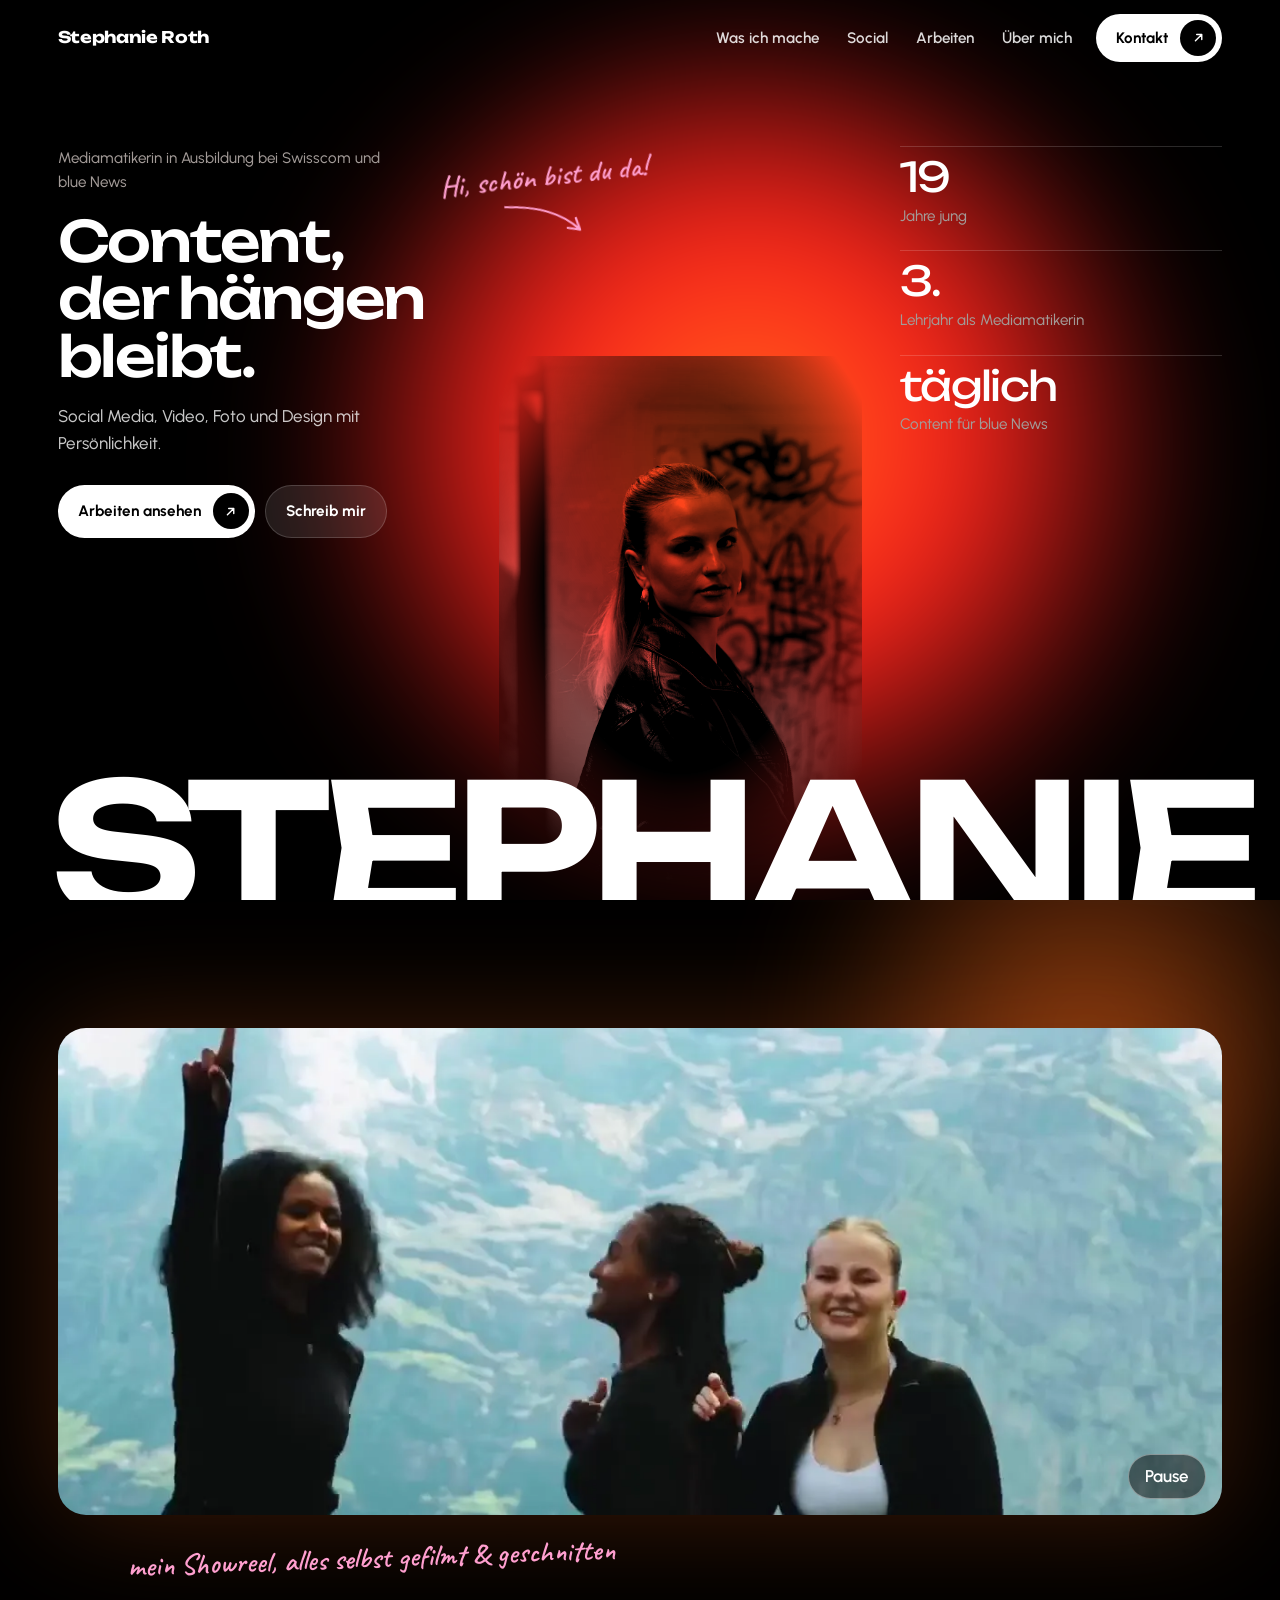
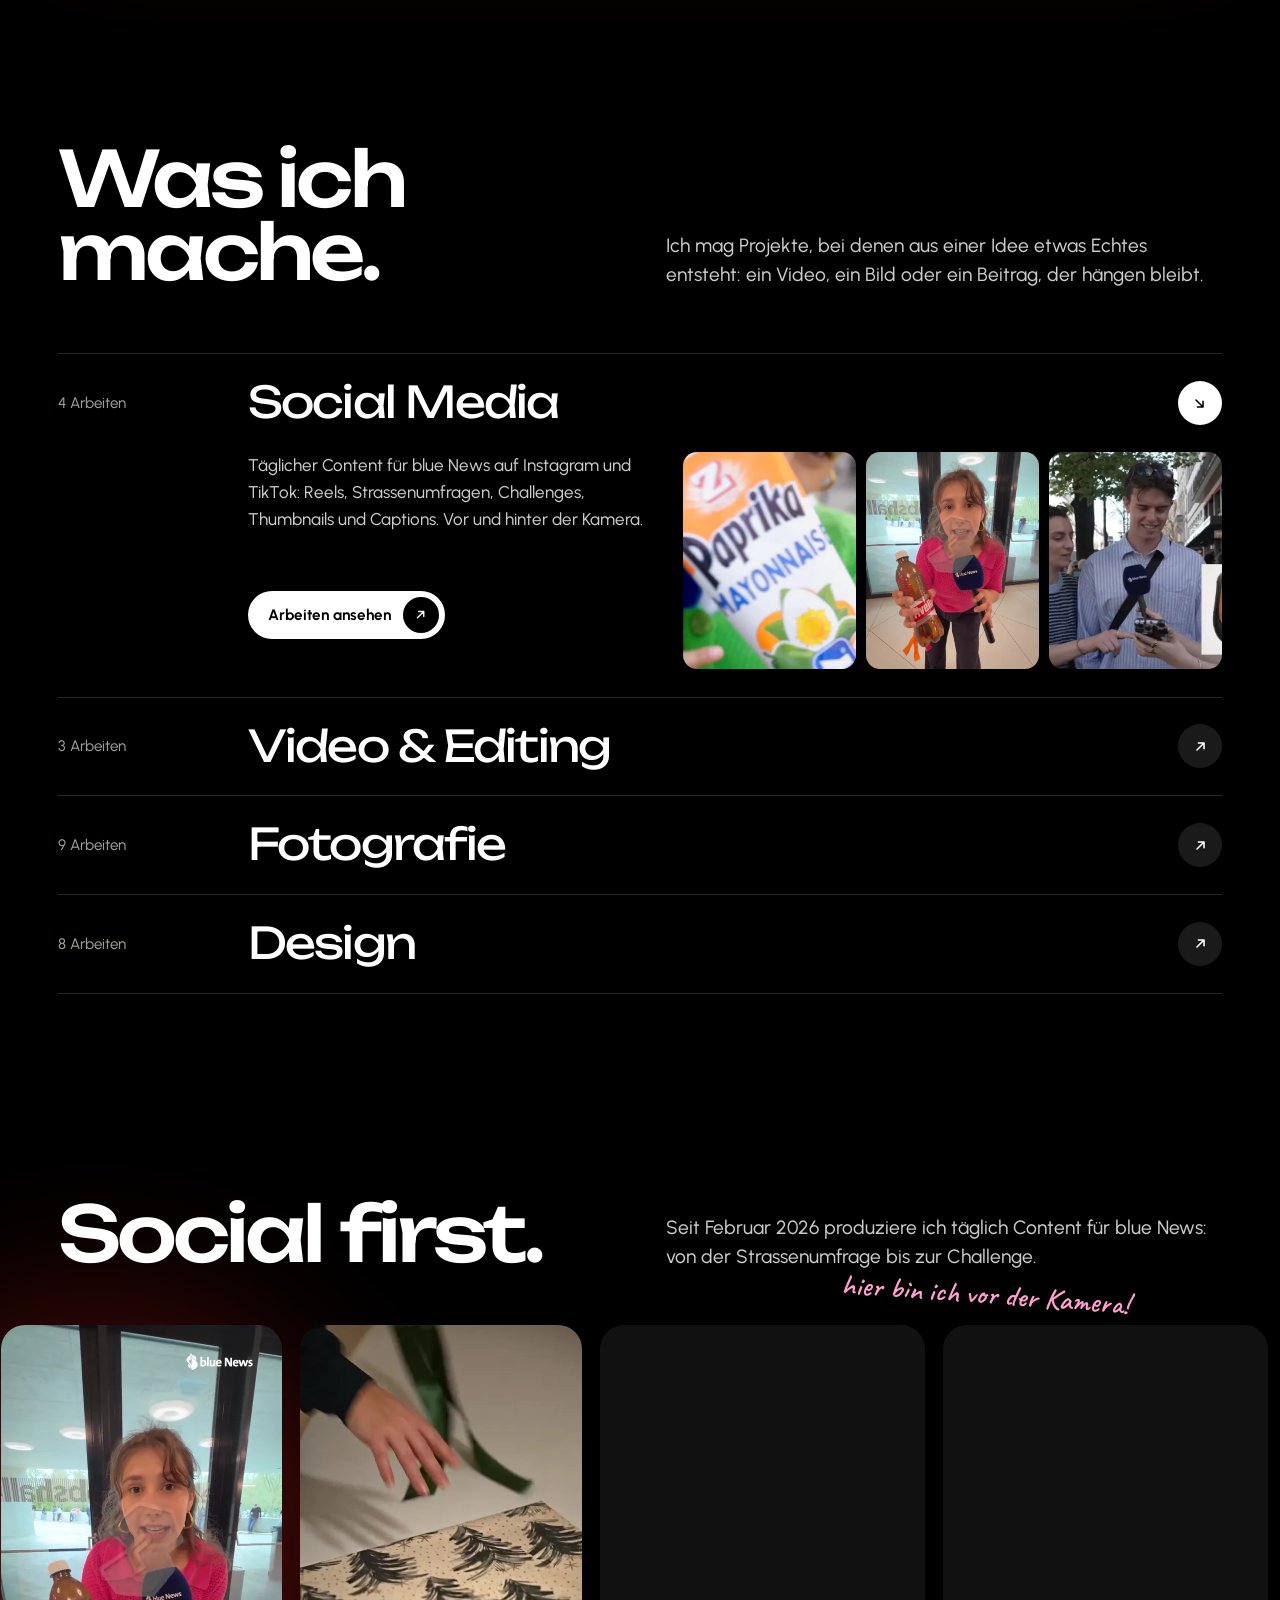
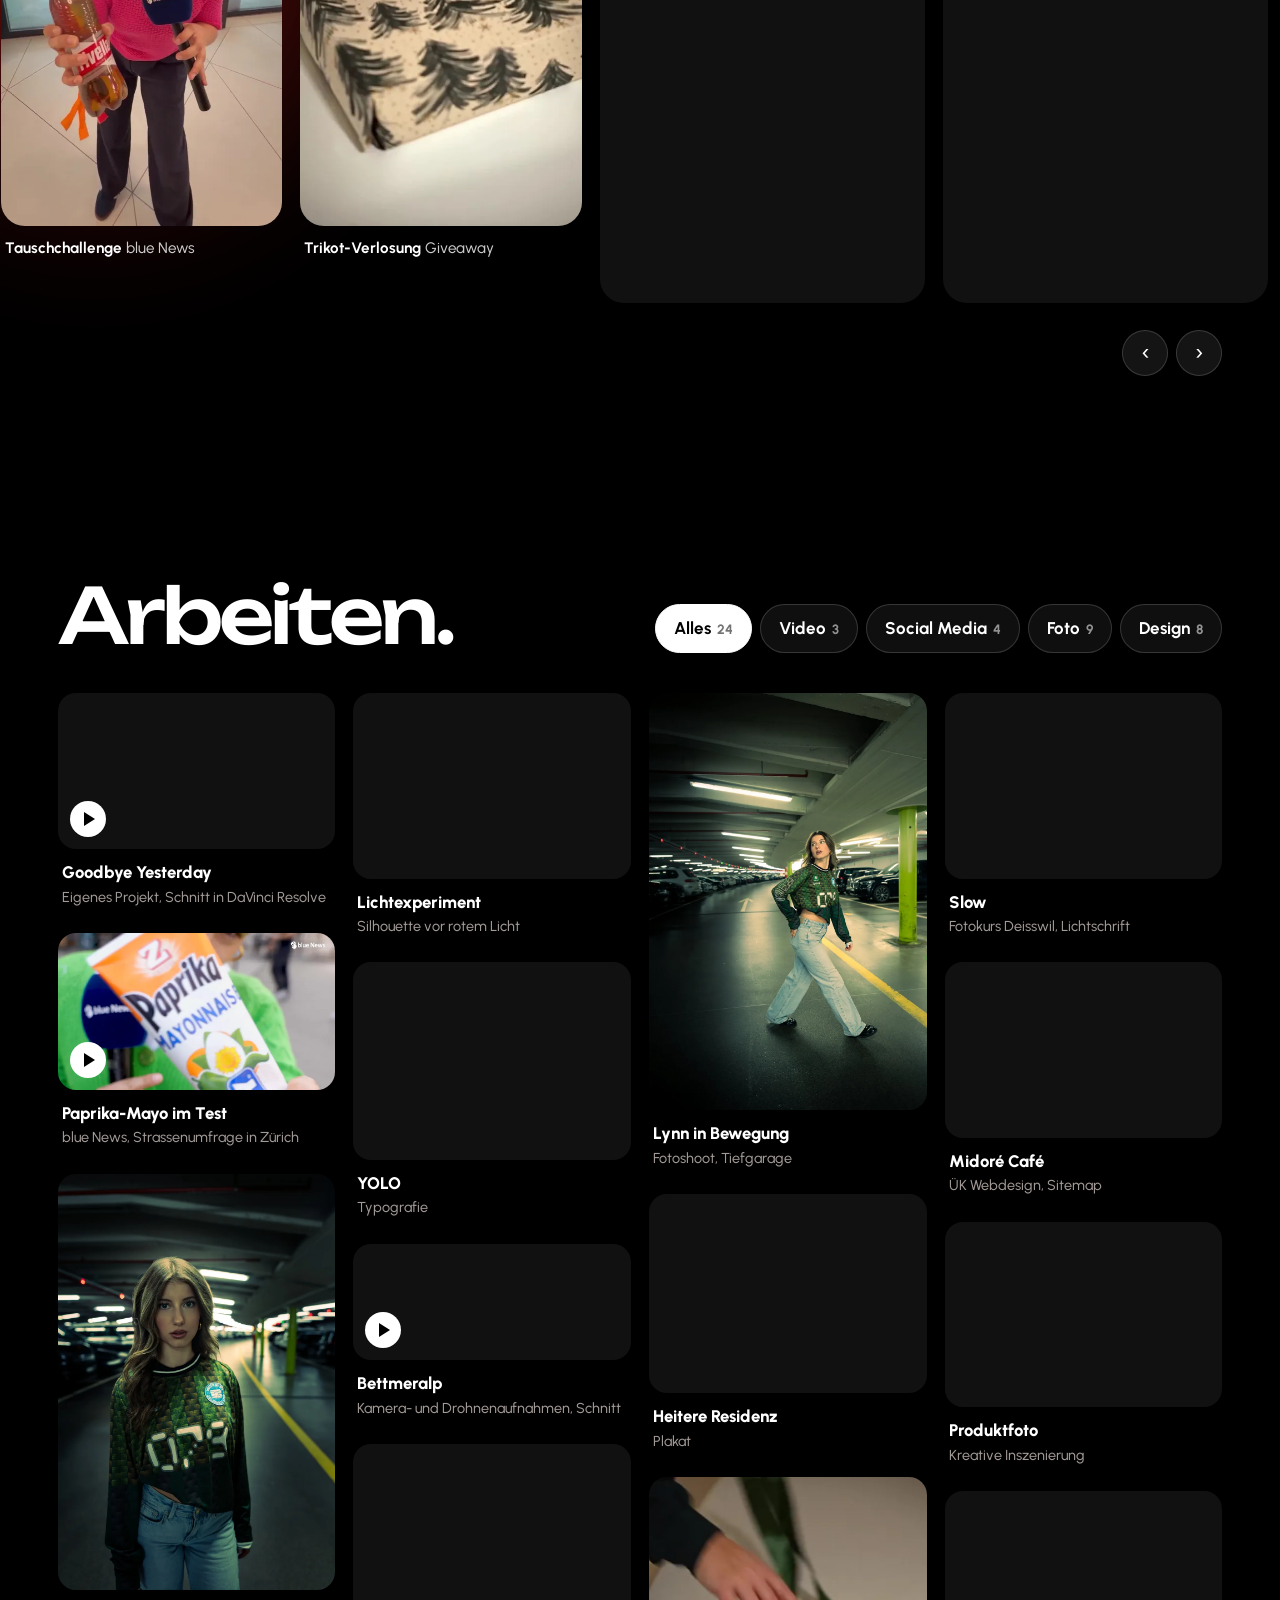
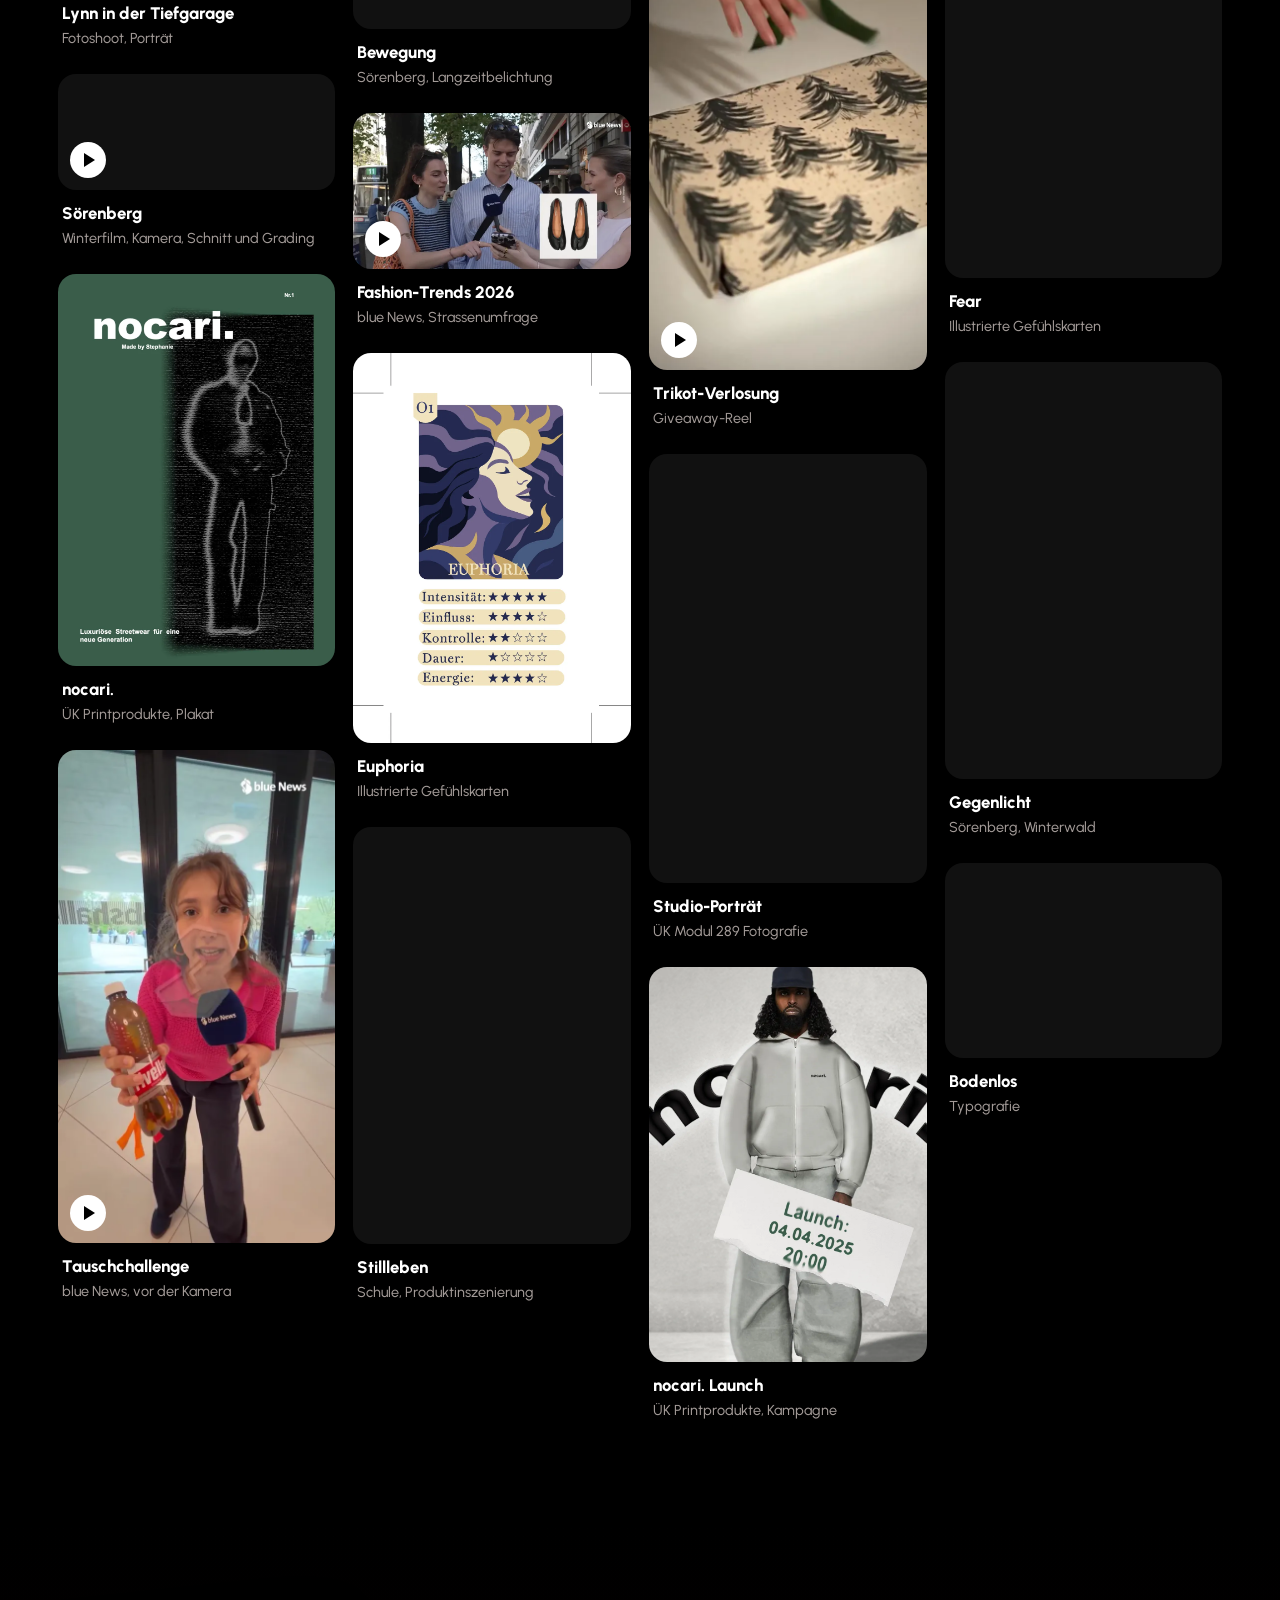
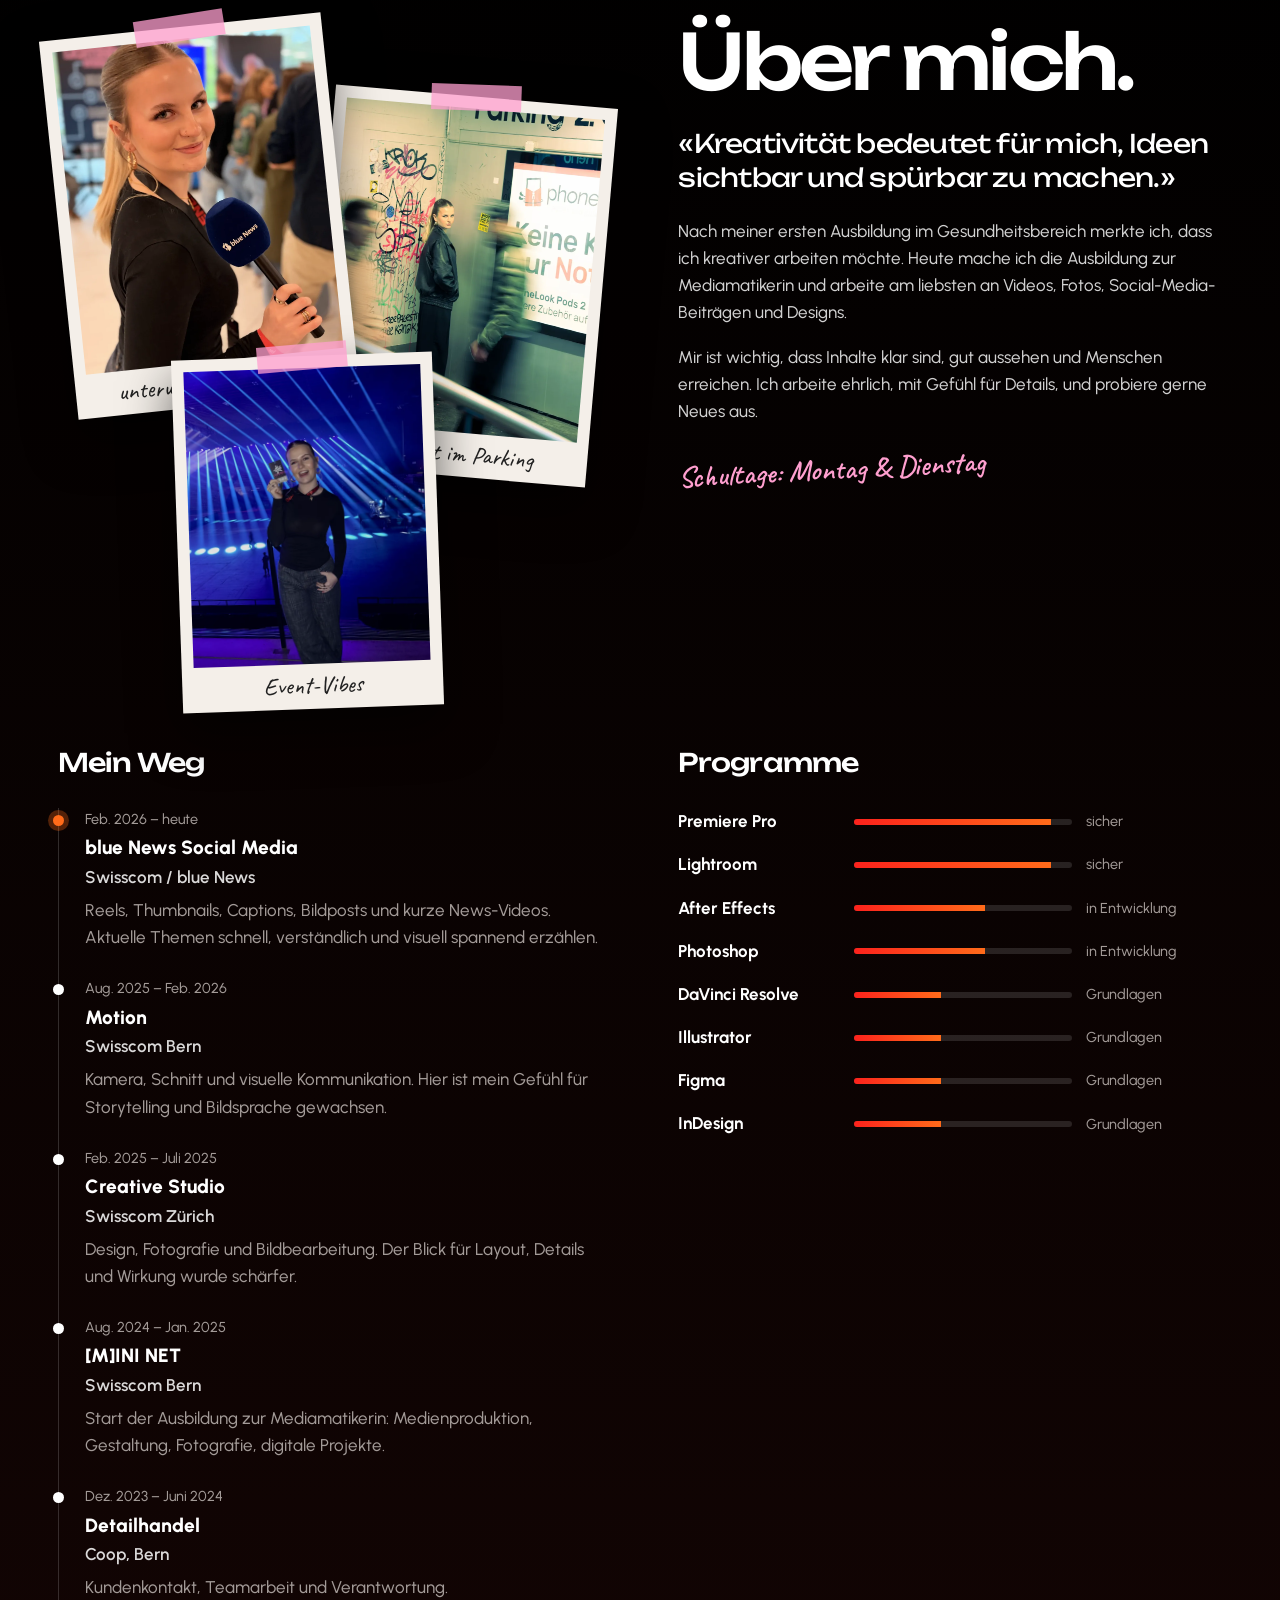
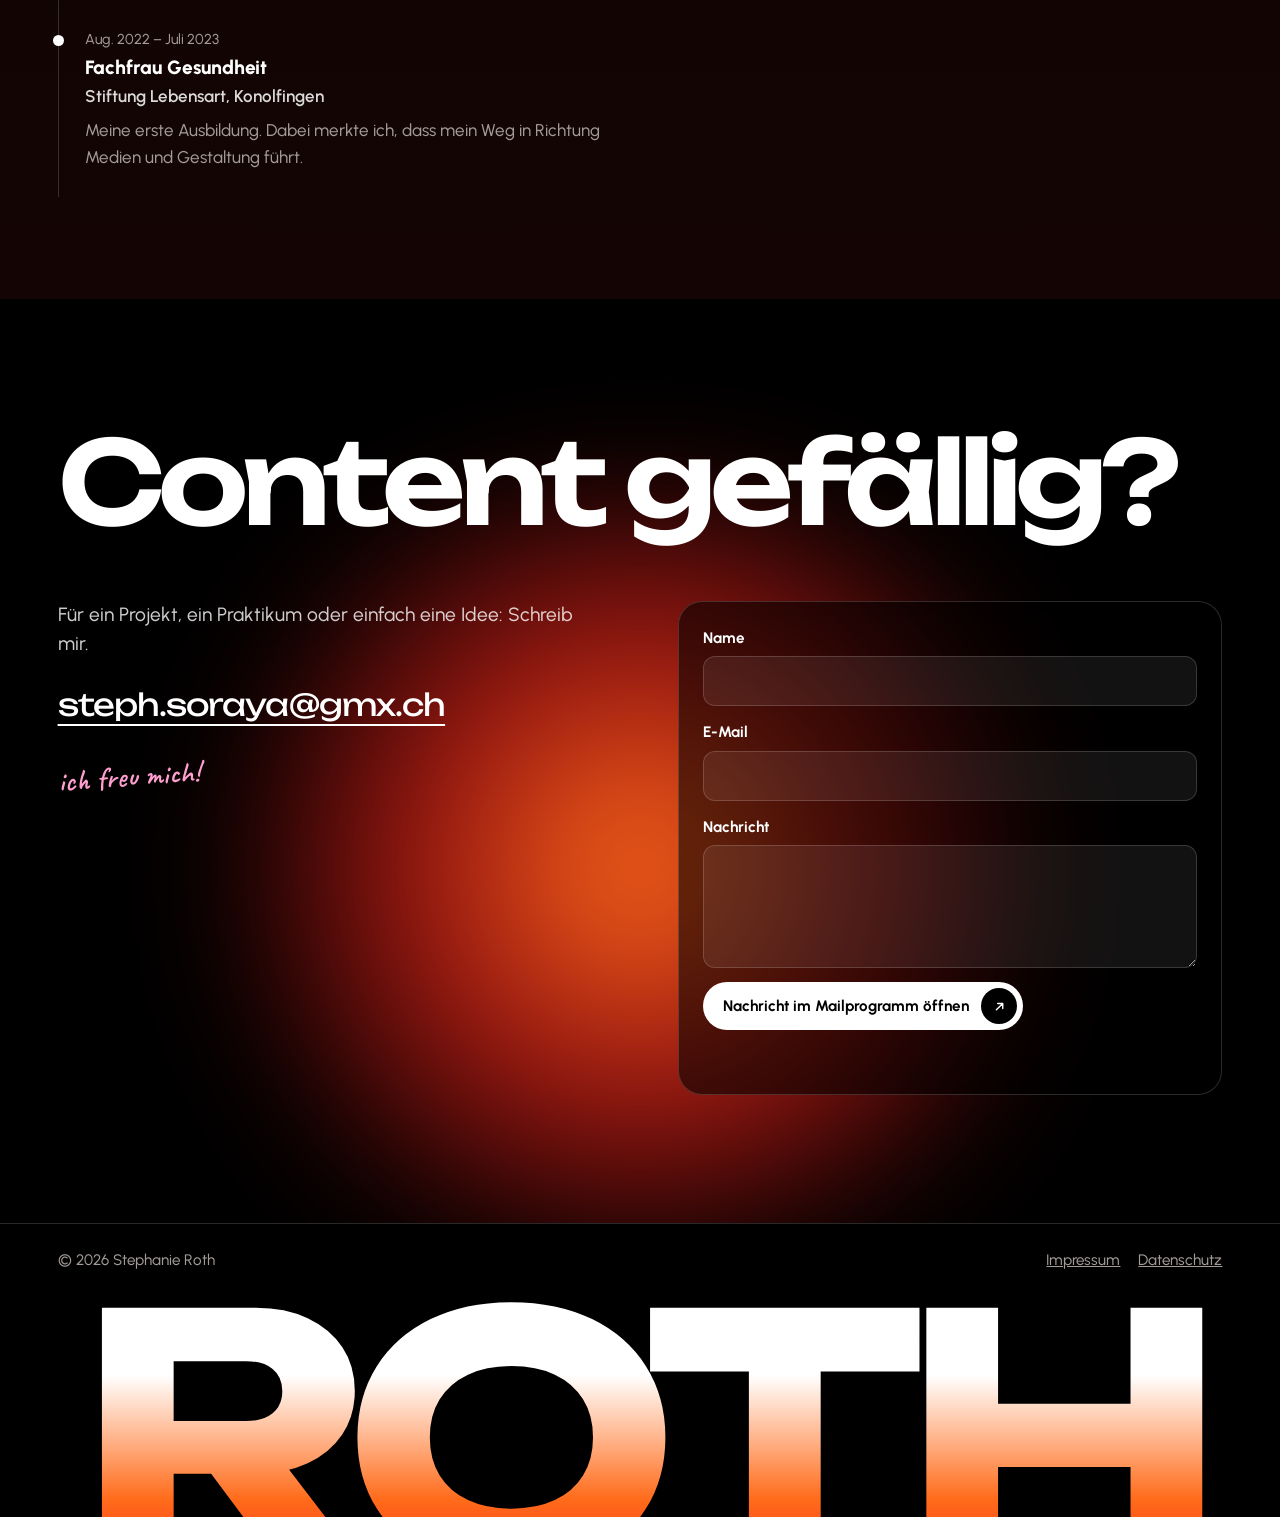
==== commit a692a5a7: "Neue Version: Cache umgehen Co-Authored-By: Claude Opus 5.5 <noreply@anthropic.com> Claude-Session: " ====
--- a/neu/index.html
+++ b/neu/index.html
@@ -8,7 +8,7 @@
 <meta name="theme-color" content="#000000">
 <link rel="icon" href="../assets/img/favicon.svg" type="image/svg+xml">
 <link rel="preload" href="fonts/Unbounded.woff" as="font" type="font/woff" crossorigin>
-<link rel="stylesheet" href="neu.css">
+<link rel="stylesheet" href="neu.css?v=2">
 </head>
 <body>
 <a class="skip" href="#arbeiten">Direkt zu den Arbeiten</a>
@@ -170,6 +170,6 @@
   <button class="lb-nav lb-next" type="button" aria-label="Nächste Arbeit">›</button>
 </dialog>
 
-<script src="neu.js" defer></script>
+<script src="neu.js?v=2" defer></script>
 </body>
 </html>
